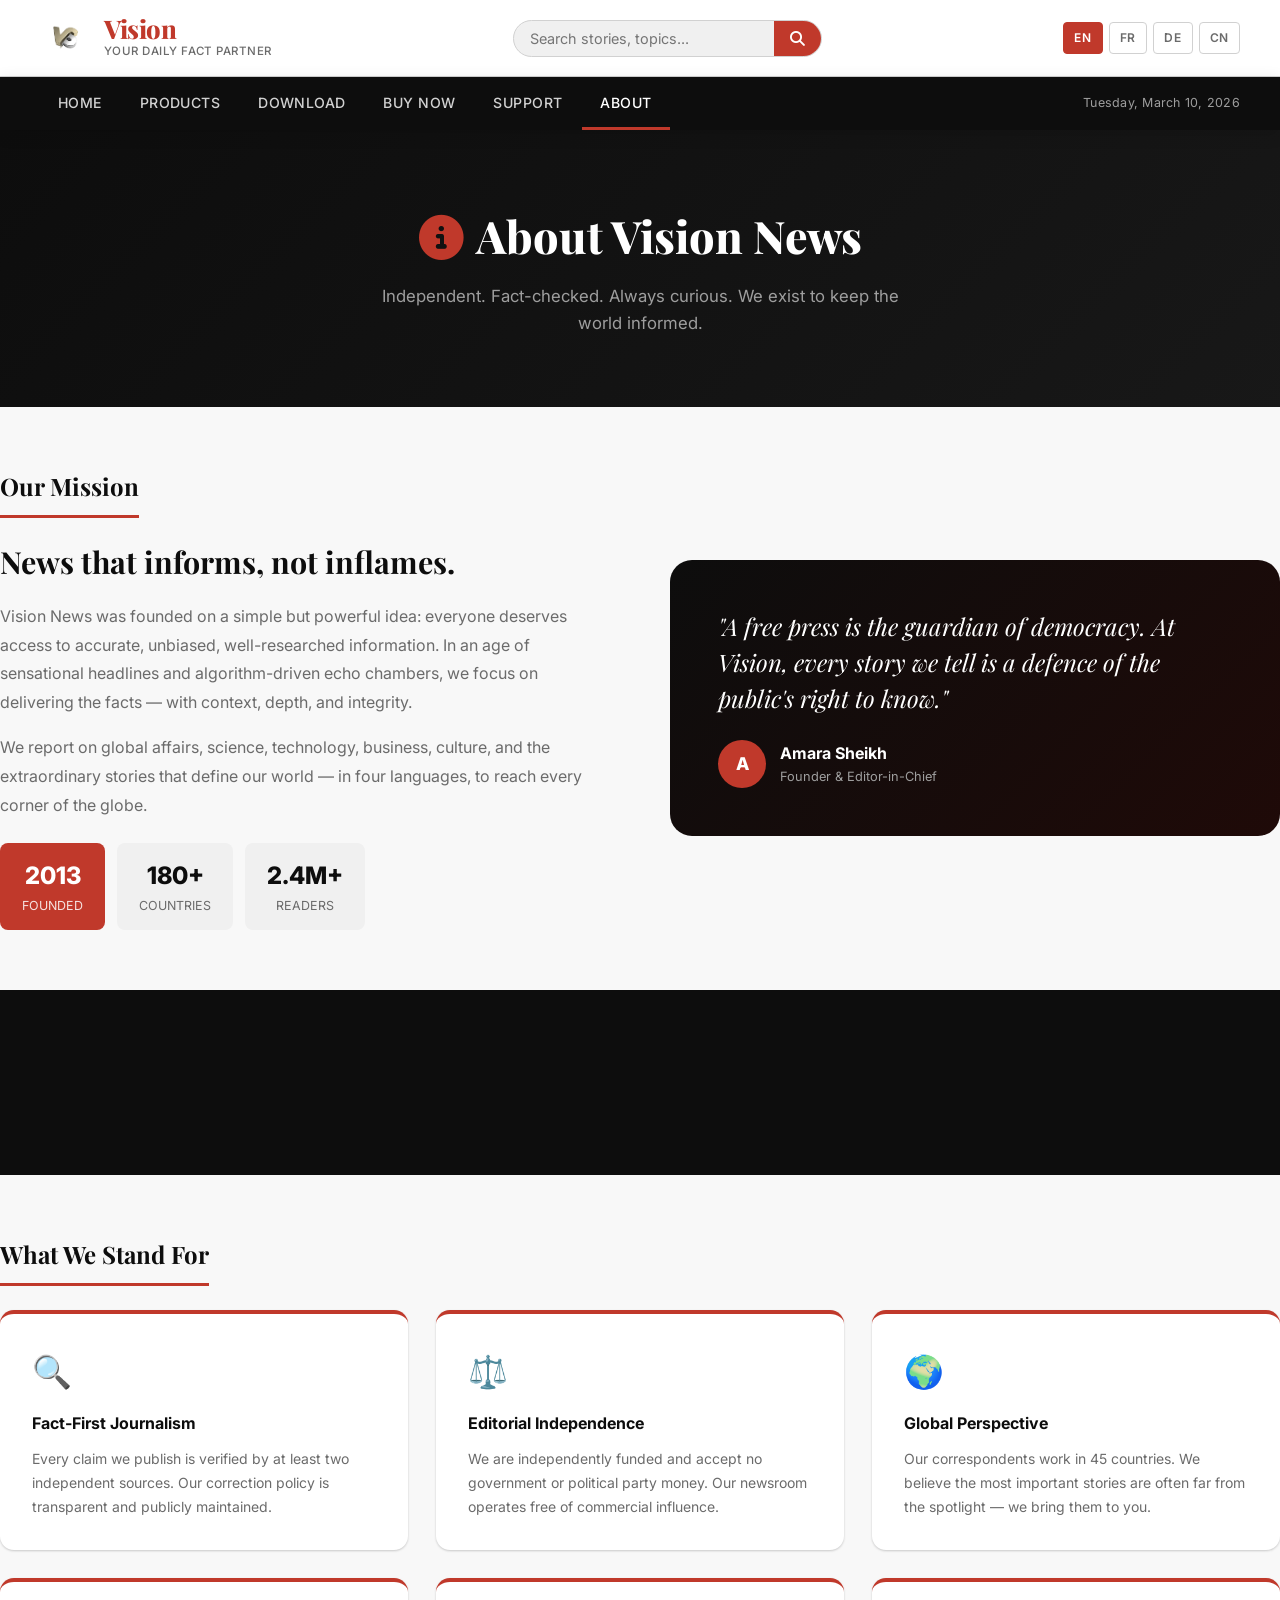
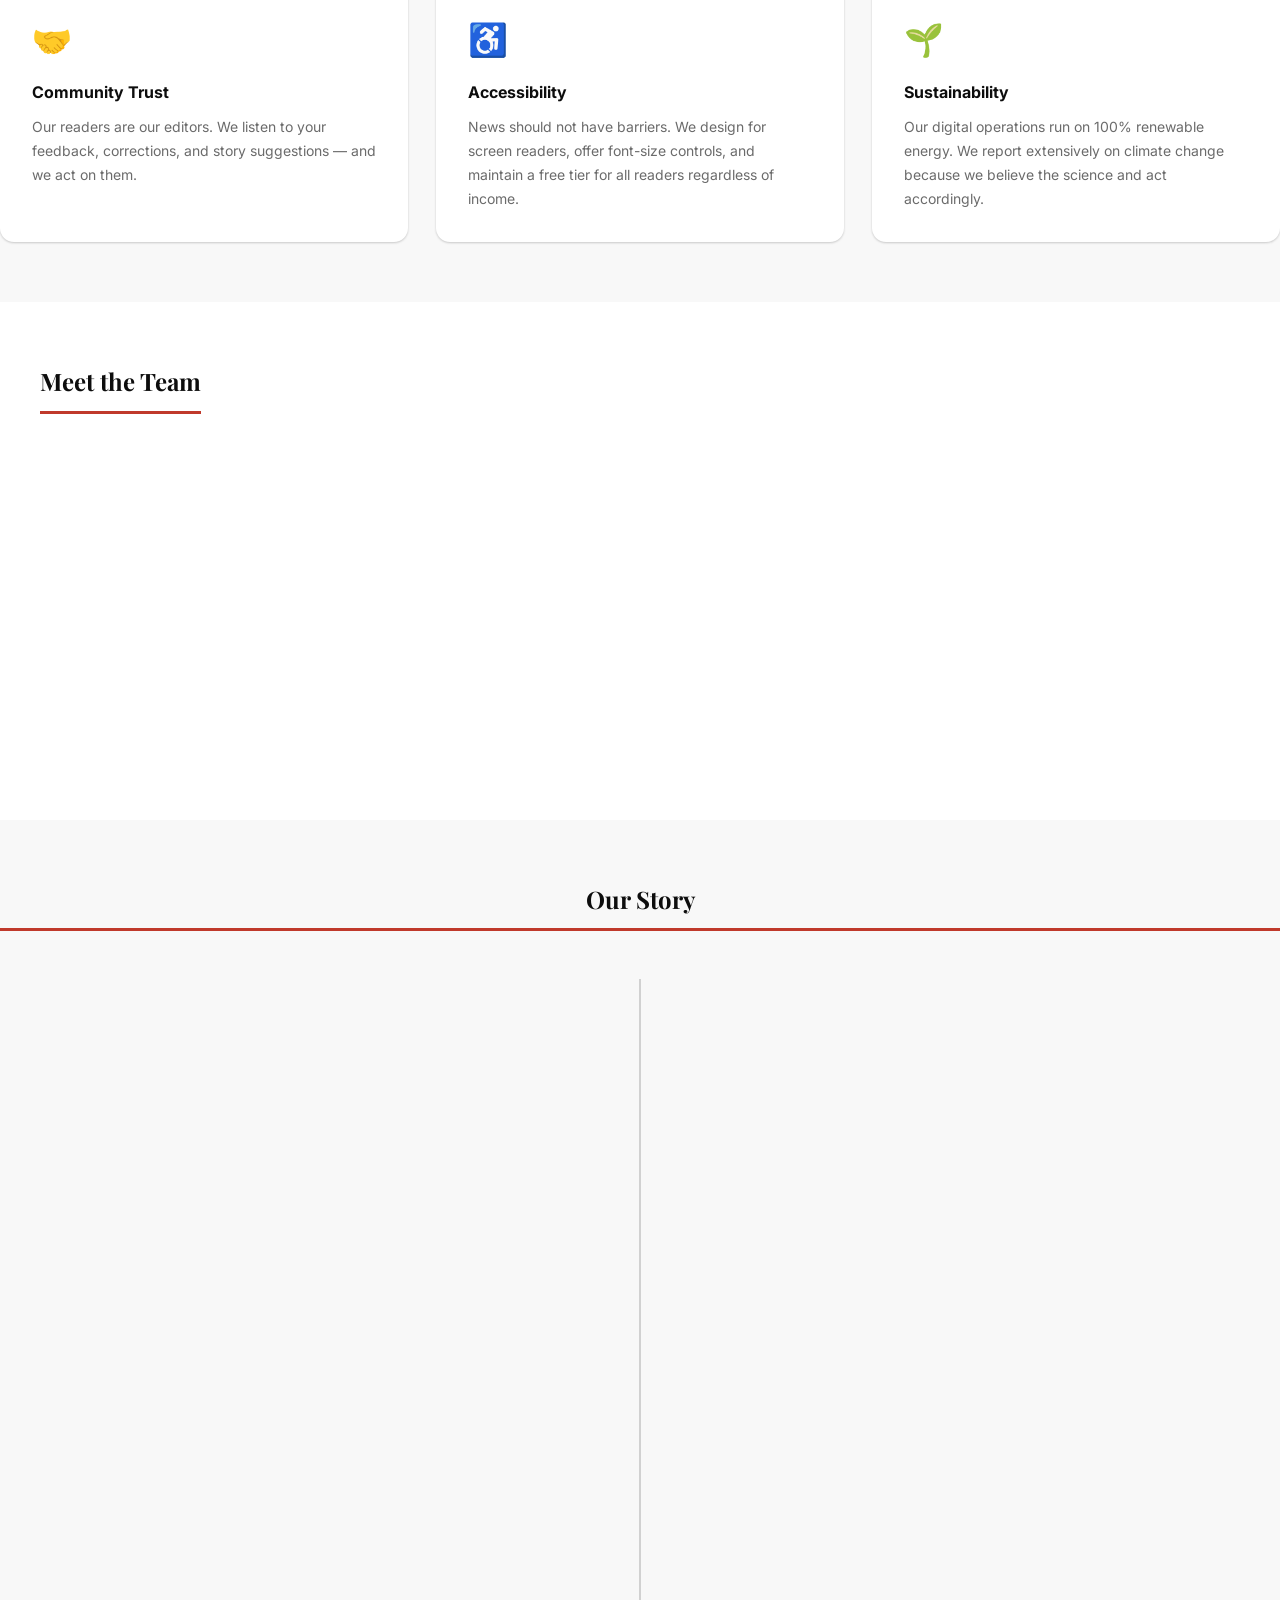
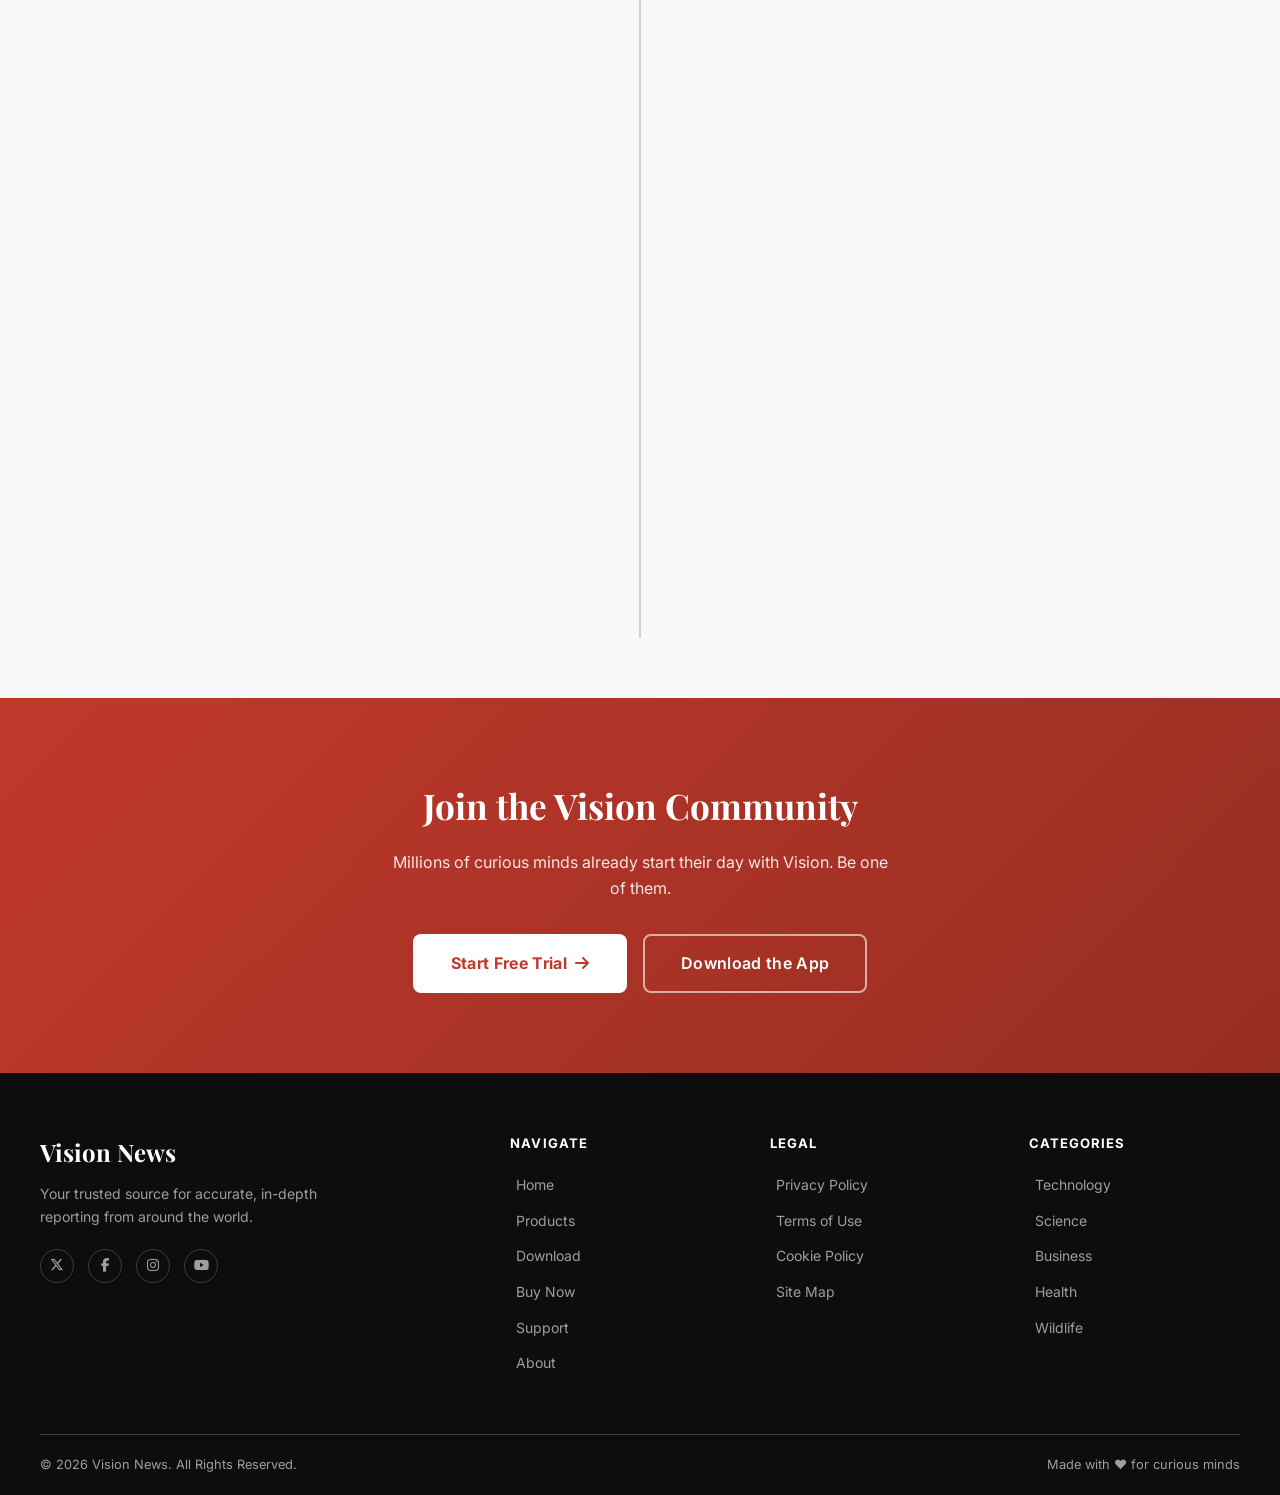
==== pages/About.html @ 54e18ba4 "Recoverd the Pages & added new Pages + New CSS styling" ====
<!DOCTYPE html>
<html lang="en">

<head>
    <meta charset="UTF-8">
    <meta name="viewport" content="width=device-width, initial-scale=1.0">
    <meta name="description"
        content="About Vision News — Our story, our mission, the team behind the headlines, and how we are committed to fact-based journalism.">
    <title>Vision News — About</title>
    <link rel="icon" href="../Resources/images/WebICON.png" type="image/png">
    <link rel="stylesheet" href="../css/style.css">
    <link rel="stylesheet" href="https://cdnjs.cloudflare.com/ajax/libs/font-awesome/6.5.0/css/all.min.css">
</head>

<body>

    <!-- Header -->
    <header class="site-header">
        <a href="../Home.html" class="logo">
            <img src="../Resources/images/Weblogo.png" alt="Vision News Logo">
            <div class="logo-text">
                <h1>Vision</h1>
                <p>Your Daily Fact Partner</p>
            </div>
        </a>
        <form class="search-form" role="search" onsubmit="return false;">
            <input type="search" placeholder="Search stories, topics..." aria-label="Search">
            <button type="submit" aria-label="Search"><i class="fa fa-search"></i></button>
        </form>
        <div class="lang-selector">
            <span class="active">EN</span><span>FR</span><span>DE</span><span>CN</span>
        </div>
    </header>

    <!-- Nav -->
    <nav class="site-nav" role="navigation" aria-label="Main navigation">
        <div class="nav-inner">
            <div class="nav-links">
                <a href="../Home.html">Home</a>
                <a href="Products.html">Products</a>
                <a href="Download.html">Download</a>
                <a href="BuyNow.html">Buy Now</a>
                <a href="Support.html">Support</a>
                <a href="About.html" class="active">About</a>
            </div>
            <span class="nav-date">Tuesday, March 10, 2026</span>
        </div>
    </nav>

    <!-- Page Hero -->
    <section class="page-hero">
        <h2><i class="fa fa-circle-info" style="color:var(--primary);margin-right:12px;"></i>About Vision News</h2>
        <p>Independent. Fact-checked. Always curious. We exist to keep the world informed.</p>
    </section>

    <main>

        <!-- Mission Section -->
        <section class="section container">
            <div style="display:grid;grid-template-columns:1fr 1fr;gap:60px;align-items:center;">
                <div>
                    <h2 class="section-title">Our Mission</h2>
                    <h3 style="font-family:var(--font-display);font-size:1.9rem;margin-bottom:20px;line-height:1.3;">
                        News that informs, not inflames.</h3>
                    <p style="color:var(--gray-2);line-height:1.8;margin-bottom:16px;">Vision News was founded on a
                        simple but powerful idea: everyone deserves access to accurate, unbiased, well-researched
                        information. In an age of sensational headlines and algorithm-driven echo chambers, we focus on
                        delivering the facts — with context, depth, and integrity.</p>
                    <p style="color:var(--gray-2);line-height:1.8;margin-bottom:24px;">We report on global affairs,
                        science, technology, business, culture, and the extraordinary stories that define our world — in
                        four languages, to reach every corner of the globe.</p>
                    <div style="display:flex;gap:12px;flex-wrap:wrap;">
                        <div
                            style="background:var(--primary);color:var(--white);padding:14px 22px;border-radius:var(--radius-md);text-align:center;">
                            <div style="font-size:1.5rem;font-weight:800;">2013</div>
                            <div style="font-size:.78rem;opacity:.85;text-transform:uppercase;">Founded</div>
                        </div>
                        <div
                            style="background:var(--gray-5);padding:14px 22px;border-radius:var(--radius-md);text-align:center;">
                            <div style="font-size:1.5rem;font-weight:800;">180+</div>
                            <div style="font-size:.78rem;color:var(--gray-2);text-transform:uppercase;">Countries</div>
                        </div>
                        <div
                            style="background:var(--gray-5);padding:14px 22px;border-radius:var(--radius-md);text-align:center;">
                            <div style="font-size:1.5rem;font-weight:800;">2.4M+</div>
                            <div style="font-size:.78rem;color:var(--gray-2);text-transform:uppercase;">Readers</div>
                        </div>
                    </div>
                </div>
                <div
                    style="background:linear-gradient(135deg,var(--dark),#1f0a08);border-radius:var(--radius-xl);padding:48px;color:var(--white);">
                    <blockquote
                        style="font-family:var(--font-display);font-size:1.5rem;font-style:italic;line-height:1.5;margin-bottom:24px;">
                        "A free press is the guardian of democracy. At Vision, every story we tell is a defence of the
                        public's right to know."
                    </blockquote>
                    <div style="display:flex;align-items:center;gap:14px;">
                        <div
                            style="width:48px;height:48px;background:var(--primary);border-radius:50%;display:flex;align-items:center;justify-content:center;font-weight:800;font-size:1.1rem;">
                            A</div>
                        <div>
                            <div style="font-weight:700;">Amara Sheikh</div>
                            <div style="font-size:.8rem;color:var(--gray-3);">Founder &amp; Editor-in-Chief</div>
                        </div>
                    </div>
                </div>
            </div>
        </section>

        <!-- Stats Bar -->
        <div class="stats-bar">
            <div class="stats-grid">
                <div class="stat-item">
                    <div class="stat-number">50K+</div>
                    <div class="stat-label">Articles Published</div>
                </div>
                <div class="stat-item">
                    <div class="stat-number">120+</div>
                    <div class="stat-label">Staff Writers</div>
                </div>
                <div class="stat-item">
                    <div class="stat-number">4</div>
                    <div class="stat-label">Languages</div>
                </div>
                <div class="stat-item">
                    <div class="stat-number">12</div>
                    <div class="stat-label">Industry Awards</div>
                </div>
            </div>
        </div>

        <!-- Values Section -->
        <section class="section container">
            <h2 class="section-title">What We Stand For</h2>
            <div style="display:grid;grid-template-columns:repeat(3,1fr);gap:28px;">

                <div
                    style="background:var(--white);border-radius:var(--radius-lg);padding:32px;box-shadow:var(--shadow-sm);border-top:4px solid var(--primary);">
                    <div style="font-size:2rem;margin-bottom:14px;">🔍</div>
                    <h4 style="font-weight:700;margin-bottom:10px;">Fact-First Journalism</h4>
                    <p style="font-size:.875rem;color:var(--gray-2);line-height:1.7;">Every claim we publish is verified
                        by at least two independent sources. Our correction policy is transparent and publicly
                        maintained.</p>
                </div>

                <div
                    style="background:var(--white);border-radius:var(--radius-lg);padding:32px;box-shadow:var(--shadow-sm);border-top:4px solid var(--primary);">
                    <div style="font-size:2rem;margin-bottom:14px;">⚖️</div>
                    <h4 style="font-weight:700;margin-bottom:10px;">Editorial Independence</h4>
                    <p style="font-size:.875rem;color:var(--gray-2);line-height:1.7;">We are independently funded and
                        accept no government or political party money. Our newsroom operates free of commercial
                        influence.</p>
                </div>

                <div
                    style="background:var(--white);border-radius:var(--radius-lg);padding:32px;box-shadow:var(--shadow-sm);border-top:4px solid var(--primary);">
                    <div style="font-size:2rem;margin-bottom:14px;">🌍</div>
                    <h4 style="font-weight:700;margin-bottom:10px;">Global Perspective</h4>
                    <p style="font-size:.875rem;color:var(--gray-2);line-height:1.7;">Our correspondents work in 45
                        countries. We believe the most important stories are often far from the spotlight — we bring
                        them to you.</p>
                </div>

                <div
                    style="background:var(--white);border-radius:var(--radius-lg);padding:32px;box-shadow:var(--shadow-sm);border-top:4px solid var(--primary);">
                    <div style="font-size:2rem;margin-bottom:14px;">🤝</div>
                    <h4 style="font-weight:700;margin-bottom:10px;">Community Trust</h4>
                    <p style="font-size:.875rem;color:var(--gray-2);line-height:1.7;">Our readers are our editors. We
                        listen to your feedback, corrections, and story suggestions — and we act on them.</p>
                </div>

                <div
                    style="background:var(--white);border-radius:var(--radius-lg);padding:32px;box-shadow:var(--shadow-sm);border-top:4px solid var(--primary);">
                    <div style="font-size:2rem;margin-bottom:14px;">♿</div>
                    <h4 style="font-weight:700;margin-bottom:10px;">Accessibility</h4>
                    <p style="font-size:.875rem;color:var(--gray-2);line-height:1.7;">News should not have barriers. We
                        design for screen readers, offer font-size controls, and maintain a free tier for all readers
                        regardless of income.</p>
                </div>

                <div
                    style="background:var(--white);border-radius:var(--radius-lg);padding:32px;box-shadow:var(--shadow-sm);border-top:4px solid var(--primary);">
                    <div style="font-size:2rem;margin-bottom:14px;">🌱</div>
                    <h4 style="font-weight:700;margin-bottom:10px;">Sustainability</h4>
                    <p style="font-size:.875rem;color:var(--gray-2);line-height:1.7;">Our digital operations run on 100%
                        renewable energy. We report extensively on climate change because we believe the science and act
                        accordingly.</p>
                </div>

            </div>
        </section>

        <!-- Team Section -->
        <section class="section section-alt">
            <div class="container">
                <h2 class="section-title">Meet the Team</h2>
                <div class="team-grid">

                    <div class="team-card">
                        <div
                            style="height:200px;background:linear-gradient(135deg,#c0392b,#962d22);display:flex;align-items:center;justify-content:center;font-size:4rem;color:var(--white);">
                            👩‍💼</div>
                        <div class="team-card-body">
                            <h4>Amara Sheikh</h4>
                            <p>Founder &amp; Editor-in-Chief</p>
                            <div style="display:flex;gap:10px;justify-content:center;margin-top:10px;">
                                <a href="#" aria-label="Twitter"
                                    style="font-size:.85rem;color:var(--gray-3);transition:var(--transition);"
                                    onmouseover="this.style.color='var(--primary)'"
                                    onmouseout="this.style.color='var(--gray-3)'"><i
                                        class="fa-brands fa-x-twitter"></i></a>
                                <a href="#" aria-label="LinkedIn"
                                    style="font-size:.85rem;color:var(--gray-3);transition:var(--transition);"
                                    onmouseover="this.style.color='var(--primary)'"
                                    onmouseout="this.style.color='var(--gray-3)'"><i
                                        class="fa-brands fa-linkedin"></i></a>
                            </div>
                        </div>
                    </div>

                    <div class="team-card">
                        <div
                            style="height:200px;background:linear-gradient(135deg,#2c3e50,#1a252f);display:flex;align-items:center;justify-content:center;font-size:4rem;color:var(--white);">
                            👨‍💻</div>
                        <div class="team-card-body">
                            <h4>Daniel Müller</h4>
                            <p>Chief Technology Officer</p>
                            <div style="display:flex;gap:10px;justify-content:center;margin-top:10px;">
                                <a href="#" aria-label="Twitter"
                                    style="font-size:.85rem;color:var(--gray-3);transition:var(--transition);"
                                    onmouseover="this.style.color='var(--primary)'"
                                    onmouseout="this.style.color='var(--gray-3)'"><i
                                        class="fa-brands fa-x-twitter"></i></a>
                                <a href="#" aria-label="GitHub"
                                    style="font-size:.85rem;color:var(--gray-3);transition:var(--transition);"
                                    onmouseover="this.style.color='var(--primary)'"
                                    onmouseout="this.style.color='var(--gray-3)'"><i
                                        class="fa-brands fa-github"></i></a>
                            </div>
                        </div>
                    </div>

                    <div class="team-card">
                        <div
                            style="height:200px;background:linear-gradient(135deg,#8e44ad,#6c3483);display:flex;align-items:center;justify-content:center;font-size:4rem;color:var(--white);">
                            👩‍🎨</div>
                        <div class="team-card-body">
                            <h4>Layla Hassan</h4>
                            <p>Creative Director</p>
                            <div style="display:flex;gap:10px;justify-content:center;margin-top:10px;">
                                <a href="#" aria-label="Twitter"
                                    style="font-size:.85rem;color:var(--gray-3);transition:var(--transition);"
                                    onmouseover="this.style.color='var(--primary)'"
                                    onmouseout="this.style.color='var(--gray-3)'"><i
                                        class="fa-brands fa-instagram"></i></a>
                                <a href="#" aria-label="Dribbble"
                                    style="font-size:.85rem;color:var(--gray-3);transition:var(--transition);"
                                    onmouseover="this.style.color='var(--primary)'"
                                    onmouseout="this.style.color='var(--gray-3)'"><i
                                        class="fa-brands fa-dribbble"></i></a>
                            </div>
                        </div>
                    </div>

                    <div class="team-card">
                        <div
                            style="height:200px;background:linear-gradient(135deg,#16a085,#1abc9c);display:flex;align-items:center;justify-content:center;font-size:4rem;color:var(--white);">
                            👨‍📰</div>
                        <div class="team-card-body">
                            <h4>Rohan Mehta</h4>
                            <p>Head of Investigations</p>
                            <div style="display:flex;gap:10px;justify-content:center;margin-top:10px;">
                                <a href="#" aria-label="Twitter"
                                    style="font-size:.85rem;color:var(--gray-3);transition:var(--transition);"
                                    onmouseover="this.style.color='var(--primary)'"
                                    onmouseout="this.style.color='var(--gray-3)'"><i
                                        class="fa-brands fa-x-twitter"></i></a>
                                <a href="#" aria-label="LinkedIn"
                                    style="font-size:.85rem;color:var(--gray-3);transition:var(--transition);"
                                    onmouseover="this.style.color='var(--primary)'"
                                    onmouseout="this.style.color='var(--gray-3)'"><i
                                        class="fa-brands fa-linkedin"></i></a>
                            </div>
                        </div>
                    </div>

                </div>
            </div>
        </section>

        <!-- History Timeline -->
        <section class="section container">
            <h2 class="section-title" style="text-align:center;display:block;margin-bottom:48px;">Our Story</h2>
            <div class="timeline">

                <div class="timeline-item">
                    <div class="timeline-box">
                        <div class="timeline-dot"></div>
                        <div class="timeline-year">2013</div>
                        <h4>Vision Founded</h4>
                        <p>Launched as a digital-only publication with a team of 5, covering technology and science from
                            Lahore.</p>
                    </div>
                </div>

                <div class="timeline-item">
                    <div class="timeline-box">
                        <div class="timeline-dot"></div>
                        <div class="timeline-year">2015</div>
                        <h4>International Expansion</h4>
                        <p>Added French and German editions. Readership crossed 100,000 monthly unique visitors.</p>
                    </div>
                </div>

                <div class="timeline-item">
                    <div class="timeline-box">
                        <div class="timeline-dot"></div>
                        <div class="timeline-year">2018</div>
                        <h4>Mobile App Launch</h4>
                        <p>The Vision iOS and Android apps launched, reaching 250,000 downloads in the first 3 months.
                        </p>
                    </div>
                </div>

                <div class="timeline-item">
                    <div class="timeline-box">
                        <div class="timeline-dot"></div>
                        <div class="timeline-year">2021</div>
                        <h4>1 Million Readers</h4>
                        <p>Monthly readership surpassed 1 million. Chinese edition launched. First industry award won.
                        </p>
                    </div>
                </div>

                <div class="timeline-item">
                    <div class="timeline-box">
                        <div class="timeline-dot"></div>
                        <div class="timeline-year">2024</div>
                        <h4>Premium Subscriptions</h4>
                        <p>Vision Pro and Premium tiers launched. Reached 2.4 million monthly readers across 180+
                            countries.</p>
                    </div>
                </div>

                <div class="timeline-item">
                    <div class="timeline-box">
                        <div class="timeline-dot"></div>
                        <div class="timeline-year">2026</div>
                        <h4>Today</h4>
                        <p>Over 120 journalists, 50,000+ published stories, and a commitment to independent journalism
                            stronger than ever.</p>
                    </div>
                </div>

            </div>
        </section>

        <!-- Join CTA -->
        <section
            style="background:linear-gradient(135deg,var(--primary),var(--primary-dark));padding:80px 40px;text-align:center;color:var(--white);">
            <h2 style="font-family:var(--font-display);font-size:2.2rem;margin-bottom:16px;">Join the Vision Community
            </h2>
            <p style="font-size:1rem;opacity:.88;max-width:500px;margin:0 auto 32px;">Millions of curious minds already
                start their day with Vision. Be one of them.</p>
            <div style="display:flex;gap:16px;justify-content:center;flex-wrap:wrap;">
                <a href="BuyNow.html" class="btn btn-lg"
                    style="background:var(--white);color:var(--primary);font-weight:700;">Start Free Trial <i
                        class="fa fa-arrow-right"></i></a>
                <a href="Download.html" class="btn btn-outline btn-lg"
                    style="border-color:rgba(255,255,255,.6);color:var(--white);">Download the App</a>
            </div>
        </section>

    </main>

    <!-- Footer -->
    <footer class="site-footer">
        <div class="footer-grid">
            <div class="footer-brand">
                <h3>Vision News</h3>
                <p>Your trusted source for accurate, in-depth reporting from around the world.</p>
                <div class="social-links" style="margin-top:20px;">
                    <a href="#" aria-label="Twitter"><i class="fa-brands fa-x-twitter"></i></a>
                    <a href="#" aria-label="Facebook"><i class="fa-brands fa-facebook-f"></i></a>
                    <a href="#" aria-label="Instagram"><i class="fa-brands fa-instagram"></i></a>
                    <a href="#" aria-label="YouTube"><i class="fa-brands fa-youtube"></i></a>
                </div>
            </div>
            <div class="footer-col">
                <h4>Navigate</h4>
                <ul>
                    <li><a href="../Home.html">Home</a></li>
                    <li><a href="Products.html">Products</a></li>
                    <li><a href="Download.html">Download</a></li>
                    <li><a href="BuyNow.html">Buy Now</a></li>
                    <li><a href="Support.html">Support</a></li>
                    <li><a href="About.html">About</a></li>
                </ul>
            </div>
            <div class="footer-col">
                <h4>Legal</h4>
                <ul>
                    <li><a href="#">Privacy Policy</a></li>
                    <li><a href="#">Terms of Use</a></li>
                    <li><a href="#">Cookie Policy</a></li>
                    <li><a href="#">Site Map</a></li>
                </ul>
            </div>
            <div class="footer-col">
                <h4>Categories</h4>
                <ul>
                    <li><a href="#">Technology</a></li>
                    <li><a href="#">Science</a></li>
                    <li><a href="#">Business</a></li>
                    <li><a href="#">Health</a></li>
                    <li><a href="#">Wildlife</a></li>
                </ul>
            </div>
        </div>
        <div class="footer-bottom">
            <p>&copy; 2026 Vision News. All Rights Reserved.</p>
            <p>Made with ❤️ for curious minds</p>
        </div>
    </footer>

</body>

</html>
---- css/style.css ----
/* ===================================================
   VISION NEWS — Design System
   Industry-standard CSS for a modern news portal
=================================================== */

@import url('https://fonts.googleapis.com/css2?family=Inter:wght@300;400;500;600;700;800;900&family=Playfair+Display:wght@400;700;800&display=swap');

/* ─── CSS Variables ──────────────────────────────── */
:root {
    --primary: #c0392b;
    --primary-dark: #962d22;
    --primary-light: #e74c3c;
    --accent: #f39c12;
    --dark: #0d0d0d;
    --dark-2: #1a1a1a;
    --dark-3: #2c2c2c;
    --gray-1: #3d3d3d;
    --gray-2: #6b6b6b;
    --gray-3: #9e9e9e;
    --gray-4: #d1d1d1;
    --gray-5: #f0f0f0;
    --light: #f8f8f8;
    --white: #ffffff;
    --font-body: 'Inter', sans-serif;
    --font-display: 'Playfair Display', serif;
    --shadow-sm: 0 1px 3px rgba(0, 0, 0, .08), 0 1px 2px rgba(0, 0, 0, .12);
    --shadow-md: 0 4px 16px rgba(0, 0, 0, .12);
    --shadow-lg: 0 10px 40px rgba(0, 0, 0, .18);
    --shadow-red: 0 4px 20px rgba(192, 57, 43, .3);
    --radius-sm: 4px;
    --radius-md: 8px;
    --radius-lg: 14px;
    --radius-xl: 22px;
    --transition: all .25s cubic-bezier(.4, 0, .2, 1);
}

/* ─── Reset & Base ───────────────────────────────── */
*,
*::before,
*::after {
    box-sizing: border-box;
    margin: 0;
    padding: 0;
}

html {
    scroll-behavior: smooth;
    font-size: 16px;
}

body {
    font-family: var(--font-body);
    background-color: var(--light);
    color: var(--dark);
    line-height: 1.6;
    -webkit-font-smoothing: antialiased;
}

a {
    text-decoration: none;
    color: inherit;
}

ul {
    list-style: none;
}

img {
    max-width: 100%;
    height: auto;
    display: block;
}

/* ─── Header ─────────────────────────────────────── */
.site-header {
    background: var(--white);
    border-bottom: 1px solid var(--gray-4);
    padding: 12px 40px;
    display: flex;
    align-items: center;
    justify-content: space-between;
    gap: 20px;
}

.logo {
    display: flex;
    align-items: center;
    gap: 12px;
    text-decoration: none;
}

.logo img {
    width: 52px;
    height: 52px;
    object-fit: contain;
    border-radius: 50%;
}

.logo-text h1 {
    font-family: var(--font-display);
    font-size: 1.6rem;
    font-weight: 800;
    color: var(--primary);
    line-height: 1;
    letter-spacing: -.5px;
}

.logo-text p {
    font-size: .72rem;
    color: var(--gray-2);
    letter-spacing: .04em;
    text-transform: uppercase;
    font-weight: 500;
}

/* Search Bar */
.search-form {
    display: flex;
    align-items: center;
    background: var(--gray-5);
    border: 1.5px solid var(--gray-4);
    border-radius: var(--radius-xl);
    overflow: hidden;
    transition: var(--transition);
}

.search-form:focus-within {
    border-color: var(--primary);
    box-shadow: 0 0 0 3px rgba(192, 57, 43, .12);
}

.search-form input {
    background: transparent;
    border: none;
    outline: none;
    padding: 9px 16px;
    font-family: var(--font-body);
    font-size: .9rem;
    width: 260px;
    color: var(--dark);
}

.search-form button {
    background: var(--primary);
    border: none;
    color: var(--white);
    padding: 9px 16px;
    cursor: pointer;
    font-size: .95rem;
    transition: var(--transition);
}

.search-form button:hover {
    background: var(--primary-dark);
}

/* Language Selector */
.lang-selector {
    display: flex;
    gap: 6px;
}

.lang-selector span {
    font-size: .75rem;
    font-weight: 600;
    padding: 5px 10px;
    border: 1.5px solid var(--gray-4);
    border-radius: var(--radius-sm);
    cursor: pointer;
    transition: var(--transition);
    color: var(--gray-2);
    letter-spacing: .06em;
}

.lang-selector span:hover,
.lang-selector span.active {
    background: var(--primary);
    border-color: var(--primary);
    color: var(--white);
}

/* ─── Navigation Bar ─────────────────────────────── */
.site-nav {
    background: var(--dark);
    position: sticky;
    top: 0;
    z-index: 1000;
    box-shadow: var(--shadow-md);
}

.nav-inner {
    max-width: 1280px;
    margin: 0 auto;
    padding: 0 40px;
    display: flex;
    align-items: center;
    justify-content: space-between;
}

.nav-links {
    display: flex;
    align-items: center;
    gap: 2px;
}

.nav-links a {
    display: block;
    padding: 15px 18px;
    font-size: .88rem;
    font-weight: 500;
    color: var(--gray-4);
    letter-spacing: .03em;
    text-transform: uppercase;
    transition: var(--transition);
    position: relative;
}

.nav-links a::after {
    content: '';
    position: absolute;
    bottom: 0;
    left: 50%;
    right: 50%;
    height: 2.5px;
    background: var(--primary);
    transition: var(--transition);
}

.nav-links a:hover,
.nav-links a.active {
    color: var(--white);
}

.nav-links a:hover::after,
.nav-links a.active::after {
    left: 0;
    right: 0;
}

.nav-date {
    font-size: .78rem;
    color: var(--gray-3);
    font-weight: 400;
    letter-spacing: .02em;
}

/* ─── Page Hero ──────────────────────────────────── */
.page-hero {
    background: linear-gradient(135deg, var(--dark) 0%, var(--dark-2) 60%, #1f0a08 100%);
    padding: 70px 40px;
    text-align: center;
    color: var(--white);
}

.page-hero h2 {
    font-family: var(--font-display);
    font-size: 2.8rem;
    font-weight: 800;
    margin-bottom: 12px;
}

.page-hero p {
    font-size: 1.05rem;
    color: var(--gray-3);
    max-width: 560px;
    margin: 0 auto;
}

/* ─── Section Utilities ──────────────────────────── */
.section-title {
    font-family: var(--font-display);
    font-size: 1.5rem;
    font-weight: 700;
    color: var(--dark);
    padding-bottom: 10px;
    border-bottom: 3px solid var(--primary);
    margin-bottom: 24px;
    display: inline-block;
}

.container {
    max-width: 1280px;
    margin: 0 auto;
    padding: 0 40px;
}

.section {
    padding: 60px 0;
}

.section-alt {
    background: var(--white);
}

/* ─── Buttons ────────────────────────────────────── */
.btn {
    display: inline-flex;
    align-items: center;
    gap: 8px;
    padding: 11px 26px;
    border-radius: var(--radius-md);
    font-family: var(--font-body);
    font-size: .88rem;
    font-weight: 600;
    cursor: pointer;
    border: 2px solid transparent;
    transition: var(--transition);
    letter-spacing: .02em;
}

.btn-primary {
    background: var(--primary);
    color: var(--white);
    border-color: var(--primary);
}

.btn-primary:hover {
    background: var(--primary-dark);
    border-color: var(--primary-dark);
    box-shadow: var(--shadow-red);
    transform: translateY(-1px);
}

.btn-outline {
    background: transparent;
    color: var(--primary);
    border-color: var(--primary);
}

.btn-outline:hover {
    background: var(--primary);
    color: var(--white);
}

.btn-dark {
    background: var(--dark);
    color: var(--white);
    border-color: var(--dark);
}

.btn-dark:hover {
    background: var(--dark-2);
    transform: translateY(-1px);
    box-shadow: var(--shadow-md);
}

.btn-lg {
    padding: 15px 36px;
    font-size: 1rem;
}

.btn-sm {
    padding: 7px 16px;
    font-size: .8rem;
}

/* ─── Cards ──────────────────────────────────────── */
.card {
    background: var(--white);
    border-radius: var(--radius-lg);
    overflow: hidden;
    box-shadow: var(--shadow-sm);
    transition: var(--transition);
}

.card:hover {
    box-shadow: var(--shadow-lg);
    transform: translateY(-4px);
}

.card-img {
    width: 100%;
    height: 200px;
    object-fit: cover;
}

.card-body {
    padding: 20px;
}

.card-category {
    display: inline-block;
    font-size: .72rem;
    font-weight: 700;
    letter-spacing: .08em;
    text-transform: uppercase;
    color: var(--primary);
    margin-bottom: 8px;
}

.card-title {
    font-family: var(--font-display);
    font-size: 1.15rem;
    font-weight: 700;
    line-height: 1.35;
    margin-bottom: 10px;
    color: var(--dark);
}

.card-title a:hover {
    color: var(--primary);
}

.card-meta {
    font-size: .78rem;
    color: var(--gray-3);
    display: flex;
    gap: 12px;
    margin-bottom: 12px;
}

.card-excerpt {
    font-size: .88rem;
    color: var(--gray-2);
    line-height: 1.6;
}

/* ─── Article Grid ───────────────────────────────── */
.article-grid {
    display: grid;
    grid-template-columns: repeat(3, 1fr);
    gap: 28px;
}

/* Hero story */
.article-grid .featured {
    grid-column: span 2;
}

.article-grid .featured .card-img {
    height: 300px;
}

/* ─── Ticker / Breaking News Bar ─────────────────── */
.ticker-bar {
    background: var(--primary);
    color: var(--white);
    display: flex;
    align-items: center;
    overflow: hidden;
}

.ticker-label {
    background: var(--dark);
    padding: 8px 18px;
    font-size: .8rem;
    font-weight: 700;
    letter-spacing: .08em;
    text-transform: uppercase;
    white-space: nowrap;
    flex-shrink: 0;
}

.ticker-content {
    overflow: hidden;
    flex: 1;
    padding: 8px 20px;
    font-size: .85rem;
}

.ticker-track {
    display: flex;
    gap: 60px;
    animation: ticker 30s linear infinite;
    white-space: nowrap;
}

.ticker-track span::before {
    content: '● ';
    margin-right: 6px;
}

@keyframes ticker {
    0% {
        transform: translateX(0);
    }

    100% {
        transform: translateX(-50%);
    }
}

/* ─── Hero Banner ────────────────────────────────── */
.hero-banner {
    position: relative;
    height: 62vh;
    min-height: 420px;
    overflow: hidden;
}

.hero-banner img {
    width: 100%;
    height: 100%;
    object-fit: cover;
    object-position: center;
}

.hero-overlay {
    position: absolute;
    inset: 0;
    background: linear-gradient(to right, rgba(0, 0, 0, .72) 0%, rgba(0, 0, 0, .1) 70%);
    display: flex;
    align-items: flex-end;
    padding: 40px;
}

.hero-content {
    max-width: 560px;
    color: var(--white);
}

.hero-content .tag {
    display: inline-block;
    background: var(--primary);
    color: var(--white);
    font-size: .72rem;
    font-weight: 700;
    padding: 4px 12px;
    border-radius: var(--radius-sm);
    text-transform: uppercase;
    letter-spacing: .08em;
    margin-bottom: 12px;
}

.hero-content h2 {
    font-family: var(--font-display);
    font-size: 2.1rem;
    font-weight: 800;
    line-height: 1.25;
    margin-bottom: 14px;
}

.hero-content p {
    font-size: .95rem;
    color: rgba(255, 255, 255, .82);
    margin-bottom: 20px;
}

/* ─── Sidebar ────────────────────────────────────── */
.content-with-sidebar {
    display: grid;
    grid-template-columns: 1fr 320px;
    gap: 40px;
    align-items: start;
}

.sidebar-widget {
    background: var(--white);
    border-radius: var(--radius-lg);
    padding: 24px;
    box-shadow: var(--shadow-sm);
    margin-bottom: 28px;
}

.sidebar-widget h4 {
    font-family: var(--font-display);
    font-size: 1.05rem;
    font-weight: 700;
    border-bottom: 2px solid var(--primary);
    padding-bottom: 8px;
    margin-bottom: 16px;
}

/* Trending list */
.trending-list li {
    display: flex;
    gap: 10px;
    padding: 10px 0;
    border-bottom: 1px solid var(--gray-5);
    font-size: .875rem;
    line-height: 1.4;
    cursor: pointer;
    transition: var(--transition);
}

.trending-list li:last-child {
    border-bottom: none;
}

.trending-list li:hover {
    color: var(--primary);
}

.trending-num {
    font-size: 1.5rem;
    font-weight: 800;
    color: var(--gray-4);
    line-height: 1;
    flex-shrink: 0;
    width: 28px;
}

/* Newsletter widget */
.newsletter-form input {
    width: 100%;
    padding: 10px 14px;
    border: 1.5px solid var(--gray-4);
    border-radius: var(--radius-md);
    font-family: var(--font-body);
    font-size: .875rem;
    margin-bottom: 10px;
    outline: none;
    transition: var(--transition);
}

.newsletter-form input:focus {
    border-color: var(--primary);
}

.newsletter-form .btn {
    width: 100%;
    justify-content: center;
}

/* ─── Footer ─────────────────────────────────────── */
.site-footer {
    background: var(--dark);
    color: var(--gray-3);
    padding: 60px 40px 0;
}

.footer-grid {
    max-width: 1280px;
    margin: 0 auto;
    display: grid;
    grid-template-columns: 2fr 1fr 1fr 1fr;
    gap: 48px;
    padding-bottom: 48px;
    border-bottom: 1px solid var(--gray-1);
}

.footer-brand h3 {
    font-family: var(--font-display);
    font-size: 1.5rem;
    color: var(--white);
    margin-bottom: 10px;
}

.footer-brand p {
    font-size: .875rem;
    line-height: 1.7;
    max-width: 280px;
}

.footer-col h4 {
    font-size: .82rem;
    font-weight: 700;
    text-transform: uppercase;
    letter-spacing: .08em;
    color: var(--white);
    margin-bottom: 18px;
}

.footer-col ul li {
    margin-bottom: 10px;
}

.footer-col ul li a {
    font-size: .875rem;
    color: var(--gray-3);
    transition: var(--transition);
}

.footer-col ul li a:hover {
    color: var(--primary);
    padding-left: 4px;
}

.footer-bottom {
    max-width: 1280px;
    margin: 0 auto;
    padding: 20px 0;
    display: flex;
    justify-content: space-between;
    align-items: center;
    font-size: .8rem;
}

.social-links {
    display: flex;
    gap: 14px;
}

.social-links a {
    width: 34px;
    height: 34px;
    border-radius: 50%;
    border: 1px solid var(--gray-1);
    display: flex;
    align-items: center;
    justify-content: center;
    font-size: .85rem;
    color: var(--gray-3);
    transition: var(--transition);
}

.social-links a:hover {
    background: var(--primary);
    border-color: var(--primary);
    color: var(--white);
}

/* ─── Pricing Cards ──────────────────────────────── */
.pricing-grid {
    display: grid;
    grid-template-columns: repeat(3, 1fr);
    gap: 28px;
}

.pricing-card {
    background: var(--white);
    border-radius: var(--radius-lg);
    padding: 36px 28px;
    box-shadow: var(--shadow-sm);
    text-align: center;
    border: 2px solid transparent;
    transition: var(--transition);
    position: relative;
    overflow: hidden;
}

.pricing-card:hover {
    box-shadow: var(--shadow-lg);
    transform: translateY(-6px);
    border-color: var(--primary);
}

.pricing-card.popular {
    border-color: var(--primary);
    box-shadow: var(--shadow-red);
}

.popular-badge {
    position: absolute;
    top: 18px;
    right: -28px;
    background: var(--primary);
    color: var(--white);
    font-size: .7rem;
    font-weight: 700;
    letter-spacing: .08em;
    text-transform: uppercase;
    padding: 5px 36px;
    transform: rotate(45deg);
}

.pricing-card h3 {
    font-size: 1.1rem;
    font-weight: 700;
    margin-bottom: 16px;
    color: var(--dark);
}

.pricing-price {
    font-size: 2.8rem;
    font-weight: 800;
    color: var(--primary);
    line-height: 1;
    margin-bottom: 6px;
}

.pricing-price span {
    font-size: 1rem;
    font-weight: 400;
    color: var(--gray-2);
}

.pricing-desc {
    font-size: .875rem;
    color: var(--gray-2);
    margin-bottom: 26px;
}

.pricing-features {
    text-align: left;
    margin-bottom: 28px;
}

.pricing-features li {
    padding: 8px 0;
    font-size: .875rem;
    border-bottom: 1px solid var(--gray-5);
    display: flex;
    align-items: center;
    gap: 10px;
}

.pricing-features li::before {
    content: '✓';
    color: var(--primary);
    font-weight: 700;
    flex-shrink: 0;
}

.pricing-features li.disabled {
    color: var(--gray-3);
}

.pricing-features li.disabled::before {
    content: '×';
    color: var(--gray-3);
}

/* ─── Download App ───────────────────────────────── */
.download-grid {
    display: grid;
    grid-template-columns: repeat(3, 1fr);
    gap: 28px;
}

.download-card {
    background: var(--white);
    border-radius: var(--radius-lg);
    padding: 40px 28px;
    text-align: center;
    box-shadow: var(--shadow-sm);
    transition: var(--transition);
}

.download-card:hover {
    transform: translateY(-4px);
    box-shadow: var(--shadow-lg);
}

.download-icon {
    font-size: 3.2rem;
    margin-bottom: 20px;
    display: block;
}

.download-card h3 {
    font-size: 1.2rem;
    font-weight: 700;
    margin-bottom: 8px;
}

.download-card p {
    font-size: .875rem;
    color: var(--gray-2);
    margin-bottom: 24px;
}

/* ─── FAQ Accordion ──────────────────────────────── */
.faq-list {
    max-width: 800px;
    margin: 0 auto;
}

.faq-item {
    background: var(--white);
    border-radius: var(--radius-md);
    box-shadow: var(--shadow-sm);
    margin-bottom: 12px;
    overflow: hidden;
}

.faq-question {
    padding: 18px 24px;
    font-weight: 600;
    font-size: .95rem;
    cursor: pointer;
    display: flex;
    justify-content: space-between;
    align-items: center;
    transition: var(--transition);
    border: none;
    background: transparent;
    width: 100%;
    text-align: left;
    font-family: var(--font-body);
    color: var(--dark);
}

.faq-question:hover {
    background: var(--gray-5);
    color: var(--primary);
}

.faq-question .arrow {
    transition: var(--transition);
    font-size: .75rem;
    color: var(--gray-3);
}

.faq-item.open .faq-question {
    color: var(--primary);
    background: var(--gray-5);
}

.faq-item.open .arrow {
    transform: rotate(180deg);
}

.faq-answer {
    max-height: 0;
    overflow: hidden;
    transition: max-height .3s ease, padding .3s ease;
    font-size: .9rem;
    color: var(--gray-2);
    line-height: 1.7;
    padding: 0 24px;
}

.faq-item.open .faq-answer {
    max-height: 400px;
    padding: 14px 24px 20px;
}

/* ─── Contact Form ───────────────────────────────── */
.contact-form {
    background: var(--white);
    border-radius: var(--radius-lg);
    padding: 40px;
    box-shadow: var(--shadow-sm);
}

.form-row {
    display: grid;
    grid-template-columns: 1fr 1fr;
    gap: 20px;
}

.form-group {
    margin-bottom: 20px;
}

.form-group label {
    display: block;
    font-size: .82rem;
    font-weight: 600;
    color: var(--dark);
    margin-bottom: 6px;
    letter-spacing: .02em;
}

.form-group input,
.form-group textarea,
.form-group select {
    width: 100%;
    padding: 11px 14px;
    border: 1.5px solid var(--gray-4);
    border-radius: var(--radius-md);
    font-family: var(--font-body);
    font-size: .9rem;
    color: var(--dark);
    background: var(--white);
    outline: none;
    transition: var(--transition);
}

.form-group input:focus,
.form-group textarea:focus,
.form-group select:focus {
    border-color: var(--primary);
    box-shadow: 0 0 0 3px rgba(192, 57, 43, .1);
}

.form-group textarea {
    height: 140px;
    resize: vertical;
}

/* ─── Team Grid ──────────────────────────────────── */
.team-grid {
    display: grid;
    grid-template-columns: repeat(4, 1fr);
    gap: 28px;
}

.team-card {
    background: var(--white);
    border-radius: var(--radius-lg);
    overflow: hidden;
    box-shadow: var(--shadow-sm);
    text-align: center;
    transition: var(--transition);
}

.team-card:hover {
    transform: translateY(-4px);
    box-shadow: var(--shadow-lg);
}

.team-card img {
    width: 100%;
    height: 200px;
    object-fit: cover;
}

.team-card-body {
    padding: 20px;
}

.team-card-body h4 {
    font-weight: 700;
    font-size: 1rem;
    margin-bottom: 4px;
}

.team-card-body p {
    font-size: .82rem;
    color: var(--primary);
    font-weight: 500;
}

/* ─── Timeline ───────────────────────────────────── */
.timeline {
    max-width: 720px;
    margin: 0 auto;
    position: relative;
}

.timeline::before {
    content: '';
    position: absolute;
    left: 50%;
    top: 0;
    bottom: 0;
    width: 2px;
    background: var(--gray-4);
    transform: translateX(-50%);
}

.timeline-item {
    display: flex;
    justify-content: flex-end;
    width: 50%;
    padding: 0 40px 40px 0;
}

.timeline-item:nth-child(even) {
    align-self: flex-end;
    justify-content: flex-start;
    margin-left: 50%;
    padding: 0 0 40px 40px;
}

.timeline-box {
    background: var(--white);
    border-radius: var(--radius-md);
    padding: 20px;
    box-shadow: var(--shadow-sm);
    position: relative;
    max-width: 260px;
}

.timeline-year {
    font-size: .78rem;
    font-weight: 700;
    color: var(--primary);
    letter-spacing: .08em;
    text-transform: uppercase;
    margin-bottom: 6px;
}

.timeline-box h4 {
    font-size: .95rem;
    font-weight: 700;
    margin-bottom: 6px;
}

.timeline-box p {
    font-size: .82rem;
    color: var(--gray-2);
}

.timeline-dot {
    position: absolute;
    width: 14px;
    height: 14px;
    background: var(--primary);
    border-radius: 50%;
    top: 24px;
    right: -47px;
    border: 3px solid var(--white);
    box-shadow: 0 0 0 2px var(--primary);
}

.timeline-item:nth-child(even) .timeline-dot {
    right: auto;
    left: -47px;
}

/* ─── Stats Bar ──────────────────────────────────── */
.stats-bar {
    background: var(--dark);
    color: var(--white);
    padding: 48px 40px;
}

.stats-grid {
    max-width: 1280px;
    margin: 0 auto;
    display: grid;
    grid-template-columns: repeat(4, 1fr);
    gap: 24px;
    text-align: center;
}

.stat-item {}

.stat-number {
    font-size: 2.5rem;
    font-weight: 800;
    color: var(--primary);
    font-family: var(--font-display);
}

.stat-label {
    font-size: .82rem;
    color: var(--gray-3);
    margin-top: 4px;
    text-transform: uppercase;
    letter-spacing: .06em;
}

/* ─── Responsive ─────────────────────────────────── */
@media (max-width: 1024px) {
    .article-grid {
        grid-template-columns: repeat(2, 1fr);
    }

    .article-grid .featured {
        grid-column: span 2;
    }

    .content-with-sidebar {
        grid-template-columns: 1fr;
    }

    .footer-grid {
        grid-template-columns: 1fr 1fr;
    }

    .team-grid {
        grid-template-columns: repeat(2, 1fr);
    }

    .pricing-grid {
        grid-template-columns: repeat(2, 1fr);
    }
}

@media (max-width: 768px) {
    .site-header {
        flex-wrap: wrap;
        padding: 14px 20px;
    }

    .search-form input {
        width: 180px;
    }

    .nav-inner {
        padding: 0 20px;
        overflow-x: auto;
    }

    .nav-links a {
        padding: 14px 12px;
        font-size: .8rem;
    }

    .hero-banner {
        height: 45vh;
    }

    .hero-content h2 {
        font-size: 1.5rem;
    }

    .article-grid {
        grid-template-columns: 1fr;
    }

    .article-grid .featured {
        grid-column: span 1;
    }

    .pricing-grid,
    .download-grid {
        grid-template-columns: 1fr;
    }

    .footer-grid {
        grid-template-columns: 1fr;
    }

    .form-row {
        grid-template-columns: 1fr;
    }

    .section {
        padding: 40px 0;
    }

    .container {
        padding: 0 20px;
    }

    .page-hero {
        padding: 48px 20px;
    }

    .page-hero h2 {
        font-size: 2rem;
    }

    .stats-grid {
        grid-template-columns: repeat(2, 1fr);
    }

    .team-grid {
        grid-template-columns: repeat(2, 1fr);
    }
}

/* ═══════════════════════════════════════════════════
   ANIMATIONS & MICRO-INTERACTIONS
═══════════════════════════════════════════════════ */

/* ─── Page Load: Header slides down ─────────────── */
@keyframes slideDown {
    from {
        transform: translateY(-100%);
        opacity: 0;
    }

    to {
        transform: translateY(0);
        opacity: 1;
    }
}

.site-header {
    animation: slideDown .55s cubic-bezier(.4, 0, .2, 1) both;
}

/* ─── Fade + rise in (scroll-reveal base) ────────── */
@keyframes fadeUp {
    from {
        opacity: 0;
        transform: translateY(28px);
    }

    to {
        opacity: 1;
        transform: translateY(0);
    }
}

@keyframes fadeIn {
    from {
        opacity: 0;
    }

    to {
        opacity: 1;
    }
}

/* Apply to key sections on load */
.hero-content {
    animation: fadeUp .75s .2s cubic-bezier(.4, 0, .2, 1) both;
}

.ticker-bar {
    animation: fadeIn .6s .4s ease both;
}

.section-title {
    animation: fadeUp .5s ease both;
}

/* ─── Scroll-reveal: elements animate on screen entry ── */
.card,
.sidebar-widget,
.pricing-card,
.download-card,
.team-card,
.timeline-box,
.faq-item,
.contact-form,
.stat-item {
    opacity: 0;
    transform: translateY(24px);
    transition: opacity .55s cubic-bezier(.4, 0, .2, 1),
        transform .55s cubic-bezier(.4, 0, .2, 1),
        box-shadow .25s ease;
}

.card.visible,
.sidebar-widget.visible,
.pricing-card.visible,
.download-card.visible,
.team-card.visible,
.timeline-box.visible,
.faq-item.visible,
.contact-form.visible,
.stat-item.visible {
    opacity: 1;
    transform: translateY(0);
}

/* Stagger children inside grids */
.article-grid .card:nth-child(1) {
    transition-delay: .05s;
}

.article-grid .card:nth-child(2) {
    transition-delay: .12s;
}

.article-grid .card:nth-child(3) {
    transition-delay: .19s;
}

.article-grid .card:nth-child(4) {
    transition-delay: .26s;
}

.article-grid .card:nth-child(5) {
    transition-delay: .33s;
}

.pricing-grid .pricing-card:nth-child(1) {
    transition-delay: .06s;
}

.pricing-grid .pricing-card:nth-child(2) {
    transition-delay: .14s;
}

.pricing-grid .pricing-card:nth-child(3) {
    transition-delay: .22s;
}

.download-grid .download-card:nth-child(1) {
    transition-delay: .06s;
}

.download-grid .download-card:nth-child(2) {
    transition-delay: .14s;
}

.download-grid .download-card:nth-child(3) {
    transition-delay: .22s;
}

.team-grid .team-card:nth-child(1) {
    transition-delay: .06s;
}

.team-grid .team-card:nth-child(2) {
    transition-delay: .12s;
}

.team-grid .team-card:nth-child(3) {
    transition-delay: .18s;
}

.team-grid .team-card:nth-child(4) {
    transition-delay: .24s;
}

.stats-grid .stat-item:nth-child(1) {
    transition-delay: .05s;
}

.stats-grid .stat-item:nth-child(2) {
    transition-delay: .12s;
}

.stats-grid .stat-item:nth-child(3) {
    transition-delay: .19s;
}

.stats-grid .stat-item:nth-child(4) {
    transition-delay: .26s;
}

.faq-item:nth-child(n) {
    transition-delay: calc(var(--i, 0) * .04s);
}

/* ─── Hero banner: subtle zoom-in on load ─────────── */
@keyframes heroZoom {
    from {
        transform: scale(1.06);
    }

    to {
        transform: scale(1);
    }
}

.hero-banner img {
    animation: heroZoom 1.4s cubic-bezier(.4, 0, .2, 1) both;
}

/* ─── Page hero gradient pulse ────────────────────── */
@keyframes heroPulse {

    0%,
    100% {
        background-position: 0% 50%;
    }

    50% {
        background-position: 100% 50%;
    }
}

.page-hero {
    background-size: 200% 200%;
    animation: heroPulse 8s ease infinite;
}

/* ─── Breaking ticker: pulse the dot ─────────────── */
@keyframes redPulse {

    0%,
    100% {
        box-shadow: 0 0 0 0 rgba(192, 57, 43, .5);
    }

    50% {
        box-shadow: 0 0 0 6px rgba(192, 57, 43, 0);
    }
}

.ticker-label {
    position: relative;
}

.ticker-label::before {
    content: '';
    display: inline-block;
    width: 8px;
    height: 8px;
    background: var(--primary);
    border-radius: 50%;
    margin-right: 8px;
    vertical-align: middle;
    animation: redPulse 1.4s ease infinite;
}

/* ─── Stat numbers: count-up shimmer effect ──────── */
@keyframes statShine {
    0% {
        background-position: -200% center;
    }

    100% {
        background-position: 200% center;
    }
}

.stat-number {
    background: linear-gradient(90deg,
            var(--primary) 25%,
            #ff6b5a 50%,
            var(--primary) 75%);
    background-size: 200% auto;
    -webkit-background-clip: text;
    -webkit-text-fill-color: transparent;
    background-clip: text;
    animation: statShine 3s linear infinite;
}

/* ─── Social icons: bounce on hover ──────────────── */
@keyframes iconBounce {

    0%,
    100% {
        transform: translateY(0);
    }

    40% {
        transform: translateY(-5px);
    }

    60% {
        transform: translateY(-2px);
    }
}

.social-links a:hover {
    animation: iconBounce .45s ease;
}

/* ─── Buttons: ripple wave effect ────────────────── */
.btn {
    position: relative;
    overflow: hidden;
}

.btn::after {
    content: '';
    position: absolute;
    width: 0;
    height: 0;
    background: rgba(255, 255, 255, .25);
    border-radius: 50%;
    top: 50%;
    left: 50%;
    transform: translate(-50%, -50%);
    transition: width .5s ease, height .5s ease, opacity .5s ease;
    opacity: 0;
}

.btn:active::after {
    width: 240px;
    height: 240px;
    opacity: 0;
}

/* ─── Nav link: letter-spacing micro-animation ────── */
.nav-links a {
    letter-spacing: .03em;
    transition: color .25s, letter-spacing .25s, transform .25s;
}

.nav-links a:hover {
    letter-spacing: .07em;
}

/* ─── Logo: pop on hover ──────────────────────────── */
.logo {
    transition: transform .25s cubic-bezier(.4, 0, .2, 1);
}

.logo:hover {
    transform: scale(1.03);
}

/* ─── Card image: zoom on card hover ─────────────── */
.card {
    overflow: hidden;
}

.card .card-img {
    transition: transform .45s cubic-bezier(.4, 0, .2, 1);
}

.card:hover .card-img {
    transform: scale(1.05);
}

/* ─── Download icon: spin on hover ───────────────── */
@keyframes iconSpin {
    from {
        transform: rotate(0deg);
    }

    to {
        transform: rotate(360deg);
    }
}

.download-icon {
    display: inline-block;
    transition: transform .4s ease;
}

.download-card:hover .download-icon {
    animation: iconSpin .6s ease;
}

/* ─── Footer links: slide-right on hover ──────────── */
.footer-col ul li a {
    display: inline-flex;
    align-items: center;
    gap: 0;
}

.footer-col ul li a::before {
    content: '›';
    opacity: 0;
    margin-right: 0;
    transition: opacity .2s, margin-right .2s;
    color: var(--primary);
    font-weight: 700;
}

.footer-col ul li a:hover::before {
    opacity: 1;
    margin-right: 6px;
}

/* ─── Sidebar widget: left border accent slide ────── */
.sidebar-widget {
    border-left: 3px solid transparent;
    transition: border-color .3s ease, box-shadow .3s ease, transform .3s ease;
}

.sidebar-widget:hover {
    border-left-color: var(--primary);
    transform: translateX(2px);
}

/* ─── IntersectionObserver helper JS (global) ──────
   Add data-reveal to any element for auto-animation:
   <div data-reveal> triggers .visible on scroll
─────────────────────────────────────────────────── */

/* ─── Reduced motion: respect user preferences ────── */
@media (prefers-reduced-motion: reduce) {

    *,
    *::before,
    *::after {
        animation-duration: .01ms !important;
        animation-iteration-count: 1 !important;
        transition-duration: .01ms !important;
    }
}
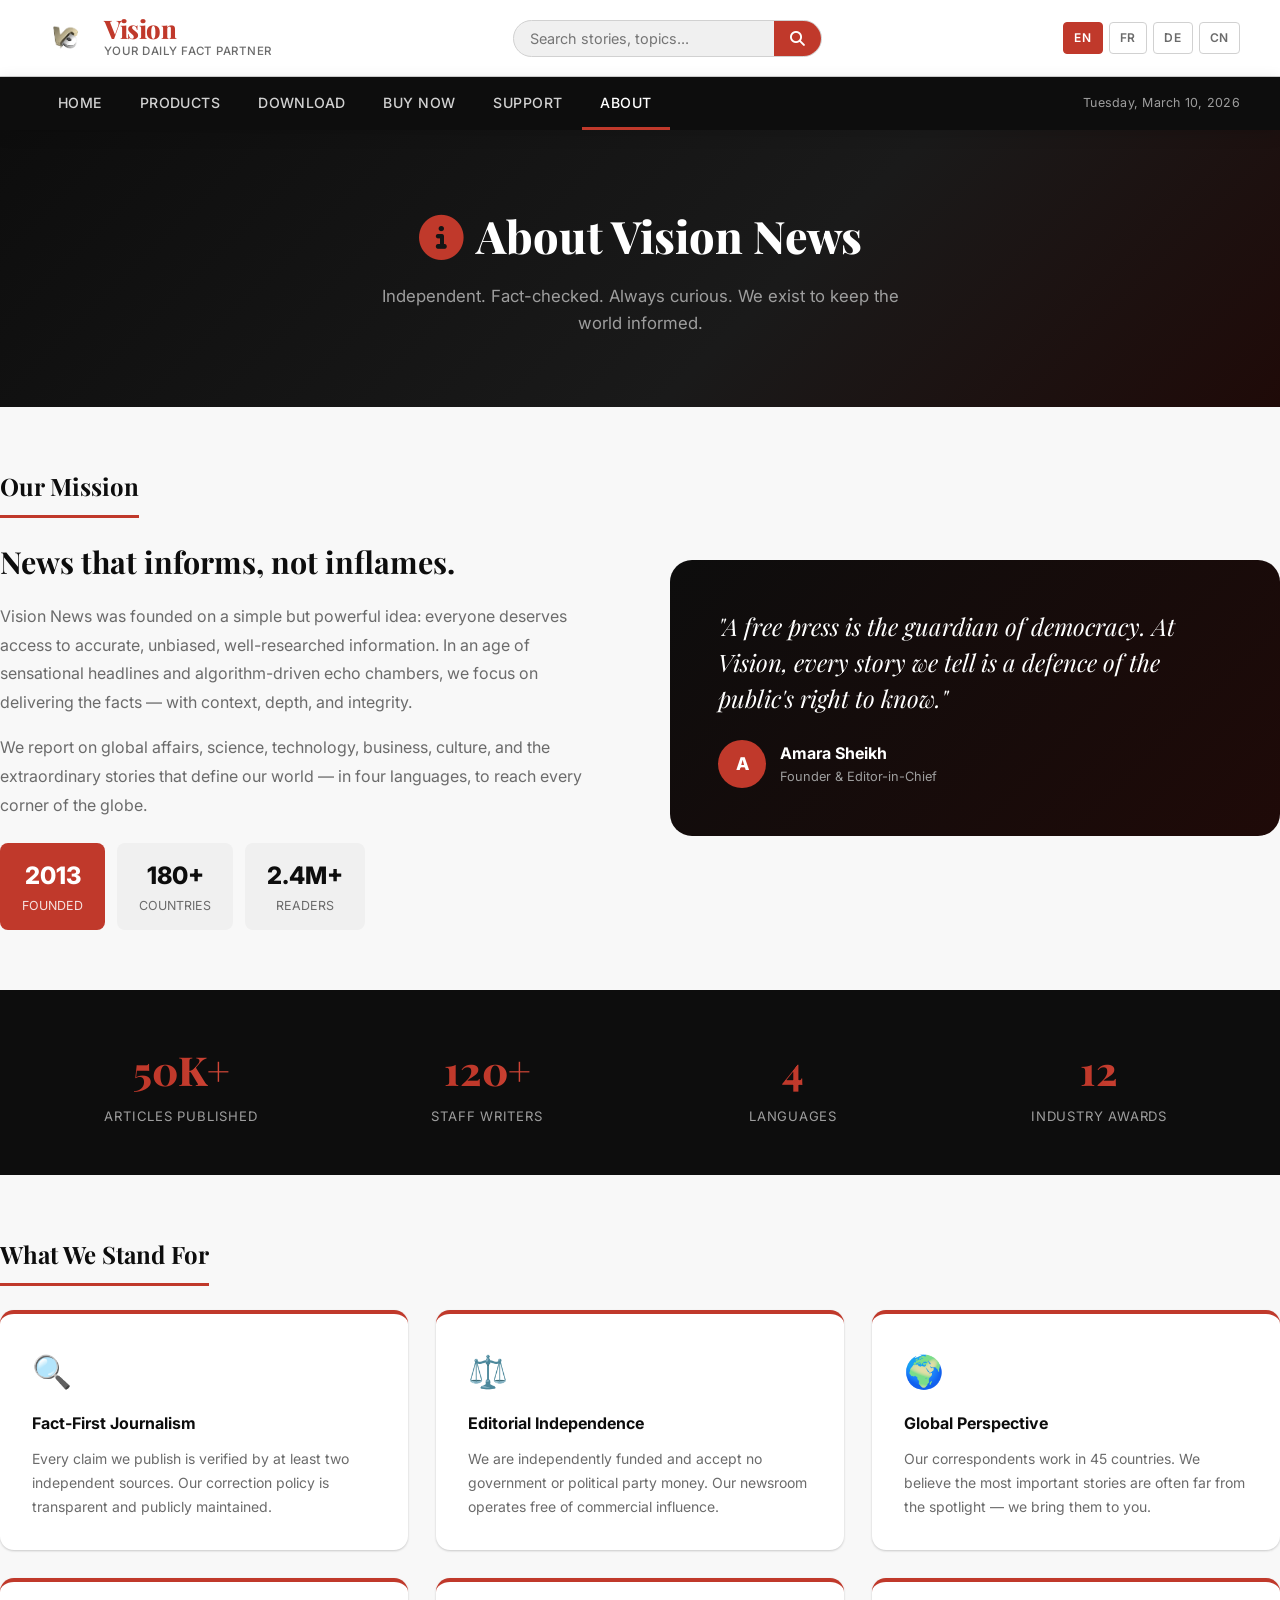
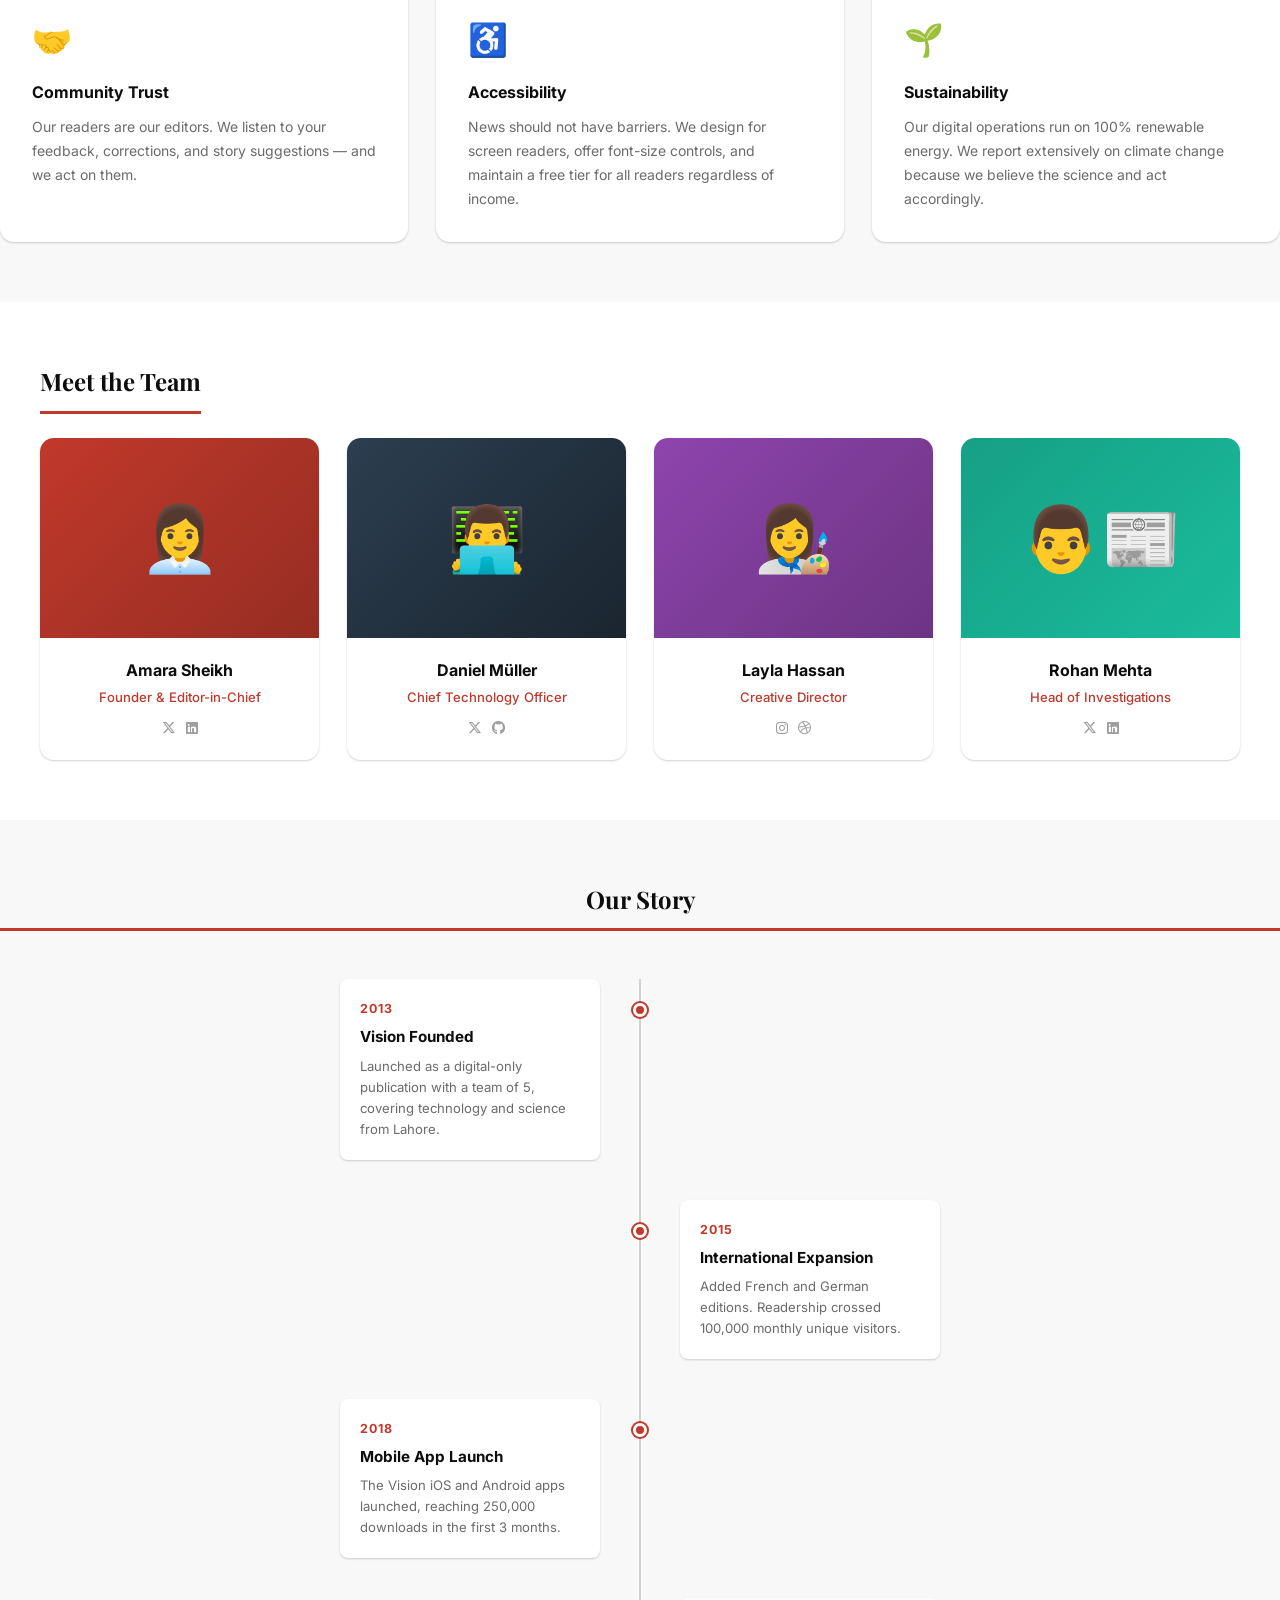
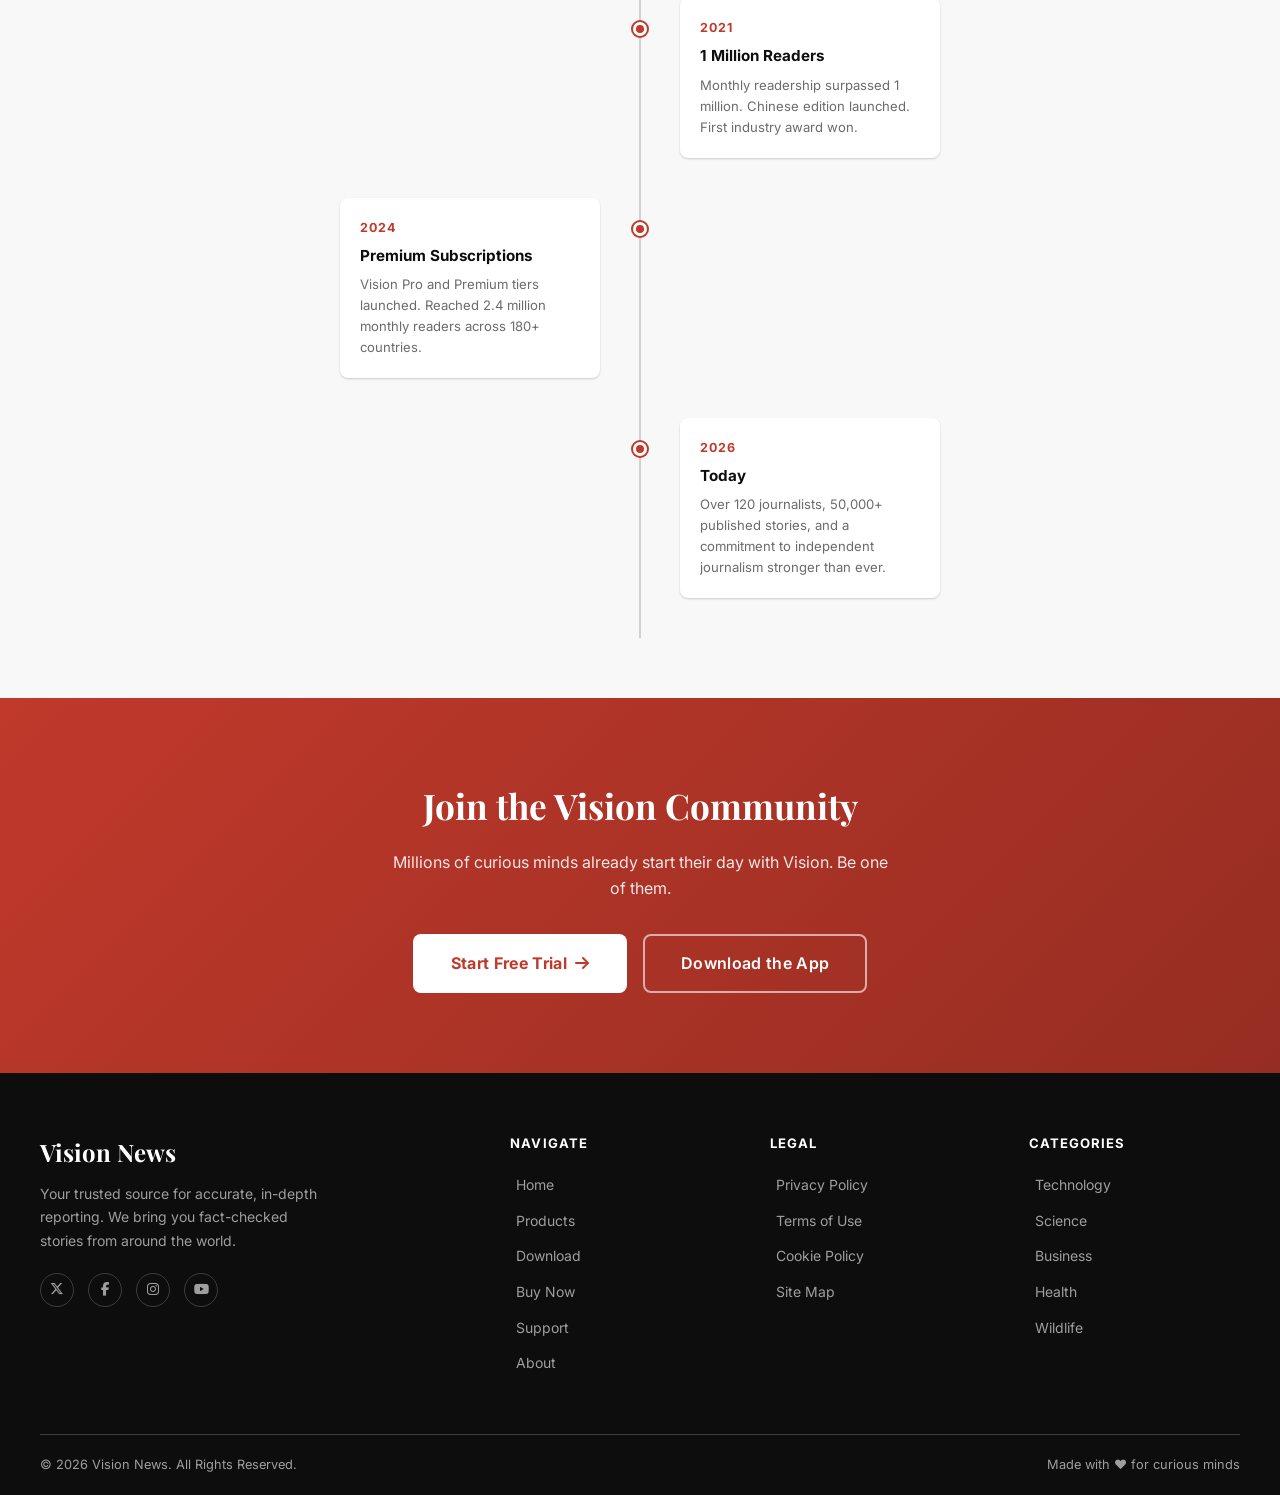
==== commit f91a7438: "Fixed the CSS Styling Issue" ====
--- a/pages/About.html
+++ b/pages/About.html
@@ -8,7 +8,7 @@
         content="About Vision News — Our story, our mission, the team behind the headlines, and how we are committed to fact-based journalism.">
     <title>Vision News — About</title>
     <link rel="icon" href="../Resources/images/WebICON.png" type="image/png">
-    <link rel="stylesheet" href="../css/style.css">
+    <link rel="stylesheet" href="../css/Webstyle.css">
     <link rel="stylesheet" href="https://cdnjs.cloudflare.com/ajax/libs/font-awesome/6.5.0/css/all.min.css">
 </head>
 
@@ -23,16 +23,21 @@
                 <p>Your Daily Fact Partner</p>
             </div>
         </a>
+
         <form class="search-form" role="search" onsubmit="return false;">
-            <input type="search" placeholder="Search stories, topics..." aria-label="Search">
-            <button type="submit" aria-label="Search"><i class="fa fa-search"></i></button>
+            <input type="search" id="site-search" placeholder="Search stories, topics..." aria-label="Search">
+            <button type="submit" aria-label="Submit search"><i class="fa fa-search"></i></button>
         </form>
-        <div class="lang-selector">
-            <span class="active">EN</span><span>FR</span><span>DE</span><span>CN</span>
+
+        <div class="lang-selector" role="navigation" aria-label="Language selector">
+            <span class="active" tabindex="0">EN</span>
+            <span tabindex="0">FR</span>
+            <span tabindex="0">DE</span>
+            <span tabindex="0">CN</span>
         </div>
     </header>
 
-    <!-- Nav -->
+    <!-- Sticky Navigation -->
     <nav class="site-nav" role="navigation" aria-label="Main navigation">
         <div class="nav-inner">
             <div class="nav-links">
@@ -378,12 +383,17 @@
         <div class="footer-grid">
             <div class="footer-brand">
                 <h3>Vision News</h3>
-                <p>Your trusted source for accurate, in-depth reporting from around the world.</p>
+                <p>Your trusted source for accurate, in-depth reporting. We bring you fact-checked stories from around
+                    the world.</p>
                 <div class="social-links" style="margin-top:20px;">
-                    <a href="#" aria-label="Twitter"><i class="fa-brands fa-x-twitter"></i></a>
-                    <a href="#" aria-label="Facebook"><i class="fa-brands fa-facebook-f"></i></a>
-                    <a href="#" aria-label="Instagram"><i class="fa-brands fa-instagram"></i></a>
-                    <a href="#" aria-label="YouTube"><i class="fa-brands fa-youtube"></i></a>
+                    <a href="https://x.com/visionnews" target="_blank" rel="noopener" aria-label="Twitter/X"><i
+                            class="fa-brands fa-x-twitter"></i></a>
+                    <a href="https://www.facebook.com/visionnews" target="_blank" rel="noopener"
+                        aria-label="Facebook"><i class="fa-brands fa-facebook-f"></i></a>
+                    <a href="https://www.instagram.com/visionnews" target="_blank" rel="noopener"
+                        aria-label="Instagram"><i class="fa-brands fa-instagram"></i></a>
+                    <a href="https://www.youtube.com/@visionnews" target="_blank" rel="noopener" aria-label="YouTube"><i
+                            class="fa-brands fa-youtube"></i></a>
                 </div>
             </div>
             <div class="footer-col">
@@ -423,6 +433,30 @@
         </div>
     </footer>
 
+
+    <script>
+        // ── Scroll-reveal (IntersectionObserver) ──────────────
+        const revealEls = document.querySelectorAll(
+            '.card, .sidebar-widget, .pricing-card, .download-card, .team-card, .timeline-box, .faq-item, .contact-form, .stat-item'
+        );
+        const observer = new IntersectionObserver((entries) => {
+            entries.forEach(entry => {
+                if (entry.isIntersecting) {
+                    entry.target.classList.add('visible');
+                    observer.unobserve(entry.target);
+                }
+            });
+        }, { threshold: 0.1 });
+        revealEls.forEach(el => observer.observe(el));
+
+        // ── Language selector active state ────────────────────
+        document.querySelectorAll('.lang-selector span').forEach(span => {
+            span.addEventListener('click', () => {
+                document.querySelectorAll('.lang-selector span').forEach(s => s.classList.remove('active'));
+                span.classList.add('active');
+            });
+        });
+    </script>
 </body>
 
 </html>
--- a/css/Webstyle.css
+++ b/css/Webstyle.css
@@ -0,0 +1,1395 @@
+/* ===================================================
+   VISION NEWS — Design System
+   Industry-standard CSS for a modern news portal
+=================================================== */
+
+@import url('https://fonts.googleapis.com/css2?family=Inter:wght@300;400;500;600;700;800;900&family=Playfair+Display:wght@400;700;800&display=swap');
+
+/* ─── CSS Variables ──────────────────────────────── */
+:root {
+    --primary: #c0392b;
+    --primary-dark: #962d22;
+    --primary-light: #e74c3c;
+    --accent: #f39c12;
+    --dark: #0d0d0d;
+    --dark-2: #1a1a1a;
+    --dark-3: #2c2c2c;
+    --gray-1: #3d3d3d;
+    --gray-2: #6b6b6b;
+    --gray-3: #9e9e9e;
+    --gray-4: #d1d1d1;
+    --gray-5: #f0f0f0;
+    --light: #f8f8f8;
+    --white: #ffffff;
+    --font-body: 'Inter', sans-serif;
+    --font-display: 'Playfair Display', serif;
+    --shadow-sm: 0 1px 3px rgba(0, 0, 0, .08), 0 1px 2px rgba(0, 0, 0, .12);
+    --shadow-md: 0 4px 16px rgba(0, 0, 0, .12);
+    --shadow-lg: 0 10px 40px rgba(0, 0, 0, .18);
+    --shadow-red: 0 4px 20px rgba(192, 57, 43, .3);
+    --radius-sm: 4px;
+    --radius-md: 8px;
+    --radius-lg: 14px;
+    --radius-xl: 22px;
+    --transition: all .25s cubic-bezier(.4, 0, .2, 1);
+}
+
+/* ─── Reset & Base ───────────────────────────────── */
+*,
+*::before,
+*::after {
+    box-sizing: border-box;
+    margin: 0;
+    padding: 0;
+}
+
+html {
+    scroll-behavior: smooth;
+    font-size: 16px;
+}
+
+body {
+    font-family: var(--font-body);
+    background-color: var(--light);
+    color: var(--dark);
+    line-height: 1.6;
+    -webkit-font-smoothing: antialiased;
+}
+
+a {
+    text-decoration: none;
+    color: inherit;
+}
+
+ul {
+    list-style: none;
+}
+
+img {
+    max-width: 100%;
+    height: auto;
+    display: block;
+}
+
+/* ─── Header Section ─────────────────────────────── */
+.site-header {
+    background: var(--white);
+    border-bottom: 1px solid var(--gray-4);
+    padding: 12px 40px;
+    display: flex;
+    align-items: center;
+    justify-content: space-between;
+    gap: 20px;
+}
+
+.logo {
+    display: flex;
+    align-items: center;
+    gap: 12px;
+    text-decoration: none;
+}
+
+.logo img {
+    width: 52px;
+    height: 52px;
+    object-fit: contain;
+    border-radius: 50%;
+}
+
+.logo-text h1 {
+    font-family: var(--font-display);
+    font-size: 1.6rem;
+    font-weight: 800;
+    color: var(--primary);
+    line-height: 1;
+    letter-spacing: -.5px;
+}
+
+.logo-text p {
+    font-size: .72rem;
+    color: var(--gray-2);
+    letter-spacing: .04em;
+    text-transform: uppercase;
+    font-weight: 500;
+}
+
+/* Search Bar */
+.search-form {
+    display: flex;
+    align-items: center;
+    background: var(--gray-5);
+    border: 1.5px solid var(--gray-4);
+    border-radius: var(--radius-xl);
+    overflow: hidden;
+    transition: var(--transition);
+}
+
+.search-form:focus-within {
+    border-color: var(--primary);
+    box-shadow: 0 0 0 3px rgba(192, 57, 43, .12);
+}
+
+.search-form input {
+    background: transparent;
+    border: none;
+    outline: none;
+    padding: 9px 16px;
+    font-family: var(--font-body);
+    font-size: .9rem;
+    width: 260px;
+    color: var(--dark);
+}
+
+.search-form button {
+    background: var(--primary);
+    border: none;
+    color: var(--white);
+    padding: 9px 16px;
+    cursor: pointer;
+    font-size: .95rem;
+    transition: var(--transition);
+}
+
+.search-form button:hover {
+    background: var(--primary-dark);
+}
+
+/* Language Selector */
+.lang-selector {
+    display: flex;
+    gap: 6px;
+}
+
+.lang-selector span {
+    font-size: .75rem;
+    font-weight: 600;
+    padding: 5px 10px;
+    border: 1.5px solid var(--gray-4);
+    border-radius: var(--radius-sm);
+    cursor: pointer;
+    transition: var(--transition);
+    color: var(--gray-2);
+    letter-spacing: .06em;
+}
+
+.lang-selector span:hover,
+.lang-selector span.active {
+    background: var(--primary);
+    border-color: var(--primary);
+    color: var(--white);
+}
+
+/* ─── Navigation Bar ─────────────────────────────── */
+.site-nav {
+    background: var(--dark);
+    position: sticky;
+    top: 0;
+    z-index: 1000;
+    box-shadow: var(--shadow-md);
+}
+
+.nav-inner {
+    max-width: 1280px;
+    margin: 0 auto;
+    padding: 0 40px;
+    display: flex;
+    align-items: center;
+    justify-content: space-between;
+}
+
+.nav-links {
+    display: flex;
+    align-items: center;
+    gap: 2px;
+}
+
+.nav-links a {
+    display: block;
+    padding: 15px 18px;
+    font-size: .88rem;
+    font-weight: 500;
+    color: var(--gray-4);
+    letter-spacing: .03em;
+    text-transform: uppercase;
+    transition: var(--transition);
+    position: relative;
+}
+
+.nav-links a::after {
+    content: '';
+    position: absolute;
+    bottom: 0;
+    left: 50%;
+    right: 50%;
+    height: 2.5px;
+    background: var(--primary);
+    transition: var(--transition);
+}
+
+.nav-links a:hover,
+.nav-links a.active {
+    color: var(--white);
+}
+
+.nav-links a:hover::after,
+.nav-links a.active::after {
+    left: 0;
+    right: 0;
+}
+
+.nav-date {
+    font-size: .78rem;
+    color: var(--gray-3);
+    font-weight: 400;
+    letter-spacing: .02em;
+}
+
+/* ─── Hero Sections ──────────────────────────────── */
+.page-hero {
+    background: linear-gradient(135deg, var(--dark) 0%, var(--dark-2) 60%, #1f0a08 100%);
+    padding: 70px 40px;
+    text-align: center;
+    color: var(--white);
+}
+
+.page-hero h2 {
+    font-family: var(--font-display);
+    font-size: 2.8rem;
+    font-weight: 800;
+    margin-bottom: 12px;
+}
+
+.page-hero p {
+    font-size: 1.05rem;
+    color: var(--gray-3);
+    max-width: 560px;
+    margin: 0 auto;
+}
+
+/* ─── Layout & Utilities ─────────────────────────── */
+.section-title {
+    font-family: var(--font-display);
+    font-size: 1.5rem;
+    font-weight: 700;
+    color: var(--dark);
+    padding-bottom: 10px;
+    border-bottom: 3px solid var(--primary);
+    margin-bottom: 24px;
+    display: inline-block;
+}
+
+.container {
+    max-width: 1280px;
+    margin: 0 auto;
+    padding: 0 40px;
+}
+
+.section {
+    padding: 60px 0;
+}
+
+.section-alt {
+    background: var(--white);
+}
+
+/* ─── Button Styles ──────────────────────────────── */
+.btn {
+    display: inline-flex;
+    align-items: center;
+    gap: 8px;
+    padding: 11px 26px;
+    border-radius: var(--radius-md);
+    font-family: var(--font-body);
+    font-size: .88rem;
+    font-weight: 600;
+    cursor: pointer;
+    border: 2px solid transparent;
+    transition: var(--transition);
+    letter-spacing: .02em;
+}
+
+.btn-primary {
+    background: var(--primary);
+    color: var(--white);
+    border-color: var(--primary);
+}
+
+.btn-primary:hover {
+    background: var(--primary-dark);
+    border-color: var(--primary-dark);
+    box-shadow: var(--shadow-red);
+    transform: translateY(-1px);
+}
+
+.btn-outline {
+    background: transparent;
+    color: var(--primary);
+    border-color: var(--primary);
+}
+
+.btn-outline:hover {
+    background: var(--primary);
+    color: var(--white);
+}
+
+.btn-dark {
+    background: var(--dark);
+    color: var(--white);
+    border-color: var(--dark);
+}
+
+.btn-dark:hover {
+    background: var(--dark-2);
+    transform: translateY(-1px);
+    box-shadow: var(--shadow-md);
+}
+
+.btn-lg {
+    padding: 15px 36px;
+    font-size: 1rem;
+}
+
+.btn-sm {
+    padding: 7px 16px;
+    font-size: .8rem;
+}
+
+/* ─── Card Components ────────────────────────────── */
+.card {
+    background: var(--white);
+    border-radius: var(--radius-lg);
+    overflow: hidden;
+    box-shadow: var(--shadow-sm);
+    transition: var(--transition);
+}
+
+.card:hover {
+    box-shadow: var(--shadow-lg);
+    transform: translateY(-4px);
+}
+
+.card-img {
+    width: 100%;
+    height: 200px;
+    object-fit: cover;
+}
+
+.card-body {
+    padding: 20px;
+}
+
+.card-category {
+    display: inline-block;
+    font-size: .72rem;
+    font-weight: 700;
+    letter-spacing: .08em;
+    text-transform: uppercase;
+    color: var(--primary);
+    margin-bottom: 8px;
+}
+
+.card-title {
+    font-family: var(--font-display);
+    font-size: 1.15rem;
+    font-weight: 700;
+    line-height: 1.35;
+    margin-bottom: 10px;
+    color: var(--dark);
+}
+
+.card-title a:hover {
+    color: var(--primary);
+}
+
+.card-meta {
+    font-size: .78rem;
+    color: var(--gray-3);
+    display: flex;
+    gap: 12px;
+    margin-bottom: 12px;
+}
+
+.card-excerpt {
+    font-size: .88rem;
+    color: var(--gray-2);
+    line-height: 1.6;
+}
+
+/* Article Grid */
+.article-grid {
+    display: grid;
+    grid-template-columns: repeat(3, 1fr);
+    gap: 28px;
+}
+
+/* Featured Article */
+.article-grid .featured {
+    grid-column: span 2;
+}
+
+.article-grid .featured .card-img {
+    height: 300px;
+}
+
+/* ─── Ticker / Breaking News ─────────────────────── */
+.ticker-bar {
+    background: var(--primary);
+    color: var(--white);
+    display: flex;
+    align-items: center;
+    overflow: hidden;
+}
+
+.ticker-label {
+    background: var(--dark);
+    padding: 8px 18px;
+    font-size: .8rem;
+    font-weight: 700;
+    letter-spacing: .08em;
+    text-transform: uppercase;
+    white-space: nowrap;
+    flex-shrink: 0;
+}
+
+.ticker-content {
+    overflow: hidden;
+    flex: 1;
+    padding: 8px 20px;
+    font-size: .85rem;
+}
+
+.ticker-track {
+    display: flex;
+    gap: 60px;
+    animation: ticker 30s linear infinite;
+    white-space: nowrap;
+}
+
+.ticker-track span::before {
+    content: '● ';
+    margin-right: 6px;
+}
+
+@keyframes ticker {
+    0% {
+        transform: translateX(0);
+    }
+
+    100% {
+        transform: translateX(-50%);
+    }
+}
+
+/* ─── Banner Section ─────────────────────────────── */
+.hero-banner {
+    position: relative;
+    height: 62vh;
+    min-height: 420px;
+    overflow: hidden;
+}
+
+.hero-banner img {
+    width: 100%;
+    height: 100%;
+    object-fit: cover;
+    object-position: center;
+}
+
+.hero-overlay {
+    position: absolute;
+    inset: 0;
+    background: linear-gradient(to right, rgba(0, 0, 0, .72) 0%, rgba(0, 0, 0, .1) 70%);
+    display: flex;
+    align-items: flex-end;
+    padding: 40px;
+}
+
+.hero-content {
+    max-width: 560px;
+    color: var(--white);
+}
+
+.hero-content .tag {
+    display: inline-block;
+    background: var(--primary);
+    color: var(--white);
+    font-size: .72rem;
+    font-weight: 700;
+    padding: 4px 12px;
+    border-radius: var(--radius-sm);
+    text-transform: uppercase;
+    letter-spacing: .08em;
+    margin-bottom: 12px;
+}
+
+.hero-content h2 {
+    font-family: var(--font-display);
+    font-size: 2.1rem;
+    font-weight: 800;
+    line-height: 1.25;
+    margin-bottom: 14px;
+}
+
+.hero-content p {
+    font-size: .95rem;
+    color: rgba(255, 255, 255, .82);
+    margin-bottom: 20px;
+}
+
+/* ─── Sidebar Area ───────────────────────────────── */
+.content-with-sidebar {
+    display: grid;
+    grid-template-columns: 1fr 320px;
+    gap: 40px;
+    align-items: start;
+}
+
+.sidebar-widget {
+    background: var(--white);
+    border-radius: var(--radius-lg);
+    padding: 24px;
+    box-shadow: var(--shadow-sm);
+    margin-bottom: 28px;
+}
+
+.sidebar-widget h4 {
+    font-family: var(--font-display);
+    font-size: 1.05rem;
+    font-weight: 700;
+    border-bottom: 2px solid var(--primary);
+    padding-bottom: 8px;
+    margin-bottom: 16px;
+}
+
+/* Trending List */
+.trending-list li {
+    display: flex;
+    gap: 10px;
+    padding: 10px 0;
+    border-bottom: 1px solid var(--gray-5);
+    font-size: .875rem;
+    line-height: 1.4;
+    cursor: pointer;
+    transition: var(--transition);
+}
+
+.trending-list li:last-child {
+    border-bottom: none;
+}
+
+.trending-list li:hover {
+    color: var(--primary);
+}
+
+.trending-num {
+    font-size: 1.5rem;
+    font-weight: 800;
+    color: var(--gray-4);
+    line-height: 1;
+    flex-shrink: 0;
+    width: 28px;
+}
+
+/* Newsletter Widget */
+.newsletter-form input {
+    width: 100%;
+    padding: 10px 14px;
+    border: 1.5px solid var(--gray-4);
+    border-radius: var(--radius-md);
+    font-family: var(--font-body);
+    font-size: .875rem;
+    margin-bottom: 10px;
+    outline: none;
+    transition: var(--transition);
+}
+
+.newsletter-form input:focus {
+    border-color: var(--primary);
+}
+
+.newsletter-form .btn {
+    width: 100%;
+    justify-content: center;
+}
+
+/* ─── Pricing Sections ───────────────────────────── */
+.pricing-grid {
+    display: grid;
+    grid-template-columns: repeat(3, 1fr);
+    gap: 28px;
+}
+
+.pricing-card {
+    background: var(--white);
+    border-radius: var(--radius-lg);
+    padding: 36px 28px;
+    box-shadow: var(--shadow-sm);
+    text-align: center;
+    border: 2px solid transparent;
+    transition: var(--transition);
+    position: relative;
+    overflow: hidden;
+}
+
+.pricing-card:hover {
+    box-shadow: var(--shadow-lg);
+    transform: translateY(-6px);
+    border-color: var(--primary);
+}
+
+.pricing-card.popular {
+    border-color: var(--primary);
+    box-shadow: var(--shadow-red);
+}
+
+.popular-badge {
+    position: absolute;
+    top: 18px;
+    right: -28px;
+    background: var(--primary);
+    color: var(--white);
+    font-size: .7rem;
+    font-weight: 700;
+    letter-spacing: .08em;
+    text-transform: uppercase;
+    padding: 5px 36px;
+    transform: rotate(45deg);
+}
+
+.pricing-card h3 {
+    font-size: 1.1rem;
+    font-weight: 700;
+    margin-bottom: 16px;
+    color: var(--dark);
+}
+
+.pricing-price {
+    font-size: 2.8rem;
+    font-weight: 800;
+    color: var(--primary);
+    line-height: 1;
+    margin-bottom: 6px;
+}
+
+.pricing-price span {
+    font-size: 1rem;
+    font-weight: 400;
+    color: var(--gray-2);
+}
+
+.pricing-desc {
+    font-size: .875rem;
+    color: var(--gray-2);
+    margin-bottom: 26px;
+}
+
+.pricing-features {
+    text-align: left;
+    margin-bottom: 28px;
+}
+
+.pricing-features li {
+    padding: 8px 0;
+    font-size: .875rem;
+    border-bottom: 1px solid var(--gray-5);
+    display: flex;
+    align-items: center;
+    gap: 10px;
+}
+
+.pricing-features li::before {
+    content: '✓';
+    color: var(--primary);
+    font-weight: 700;
+    flex-shrink: 0;
+}
+
+.pricing-features li.disabled {
+    color: var(--gray-3);
+}
+
+.pricing-features li.disabled::before {
+    content: '×';
+}
+
+/* ─── Download Sections ──────────────────────────── */
+.download-grid {
+    display: grid;
+    grid-template-columns: repeat(3, 1fr);
+    gap: 28px;
+}
+
+.download-card {
+    background: var(--white);
+    border-radius: var(--radius-lg);
+    padding: 40px 28px;
+    text-align: center;
+    box-shadow: var(--shadow-sm);
+    transition: var(--transition);
+}
+
+.download-card:hover {
+    transform: translateY(-4px);
+    box-shadow: var(--shadow-lg);
+}
+
+.download-icon {
+    font-size: 3.2rem;
+    margin-bottom: 20px;
+    display: block;
+}
+
+.download-card h3 {
+    font-size: 1.2rem;
+    font-weight: 700;
+    margin-bottom: 8px;
+}
+
+.download-card p {
+    font-size: .875rem;
+    color: var(--gray-2);
+    margin-bottom: 24px;
+}
+
+/* ─── FAQ Accordion ──────────────────────────────── */
+.faq-list {
+    max-width: 800px;
+    margin: 0 auto;
+}
+
+.faq-item {
+    background: var(--white);
+    border-radius: var(--radius-md);
+    box-shadow: var(--shadow-sm);
+    margin-bottom: 12px;
+    overflow: hidden;
+}
+
+.faq-question {
+    padding: 18px 24px;
+    font-weight: 600;
+    font-size: .95rem;
+    cursor: pointer;
+    display: flex;
+    justify-content: space-between;
+    align-items: center;
+    transition: var(--transition);
+    border: none;
+    background: transparent;
+    width: 100%;
+    text-align: left;
+    font-family: var(--font-body);
+    color: var(--dark);
+}
+
+.faq-question:hover {
+    background: var(--gray-5);
+    color: var(--primary);
+}
+
+.faq-question .arrow {
+    transition: var(--transition);
+    font-size: .75rem;
+    color: var(--gray-3);
+}
+
+.faq-item.open .faq-question {
+    color: var(--primary);
+    background: var(--gray-5);
+}
+
+.faq-item.open .arrow {
+    transform: rotate(180deg);
+}
+
+.faq-answer {
+    max-height: 0;
+    overflow: hidden;
+    transition: max-height .3s ease, padding .3s ease;
+    font-size: .9rem;
+    color: var(--gray-2);
+    line-height: 1.7;
+    padding: 0 24px;
+}
+
+.faq-item.open .faq-answer {
+    max-height: 400px;
+    padding: 14px 24px 20px;
+}
+
+/* ─── Contact Forms ──────────────────────────────── */
+.contact-form {
+    background: var(--white);
+    border-radius: var(--radius-lg);
+    padding: 40px;
+    box-shadow: var(--shadow-sm);
+}
+
+.form-row {
+    display: grid;
+    grid-template-columns: 1fr 1fr;
+    gap: 20px;
+}
+
+.form-group {
+    margin-bottom: 20px;
+}
+
+.form-group label {
+    display: block;
+    font-size: .82rem;
+    font-weight: 600;
+    color: var(--dark);
+    margin-bottom: 6px;
+    letter-spacing: .02em;
+}
+
+.form-group input,
+.form-group textarea,
+.form-group select {
+    width: 100%;
+    padding: 11px 14px;
+    border: 1.5px solid var(--gray-4);
+    border-radius: var(--radius-md);
+    font-family: var(--font-body);
+    font-size: .9rem;
+    color: var(--dark);
+    background: var(--white);
+    outline: none;
+    transition: var(--transition);
+}
+
+.form-group input:focus,
+.form-group textarea:focus,
+.form-group select:focus {
+    border-color: var(--primary);
+    box-shadow: 0 0 0 3px rgba(192, 57, 43, .1);
+}
+
+.form-group textarea {
+    height: 140px;
+    resize: vertical;
+}
+
+/* ─── Team Grids ─────────────────────────────────── */
+.team-grid {
+    display: grid;
+    grid-template-columns: repeat(4, 1fr);
+    gap: 28px;
+}
+
+.team-card {
+    background: var(--white);
+    border-radius: var(--radius-lg);
+    overflow: hidden;
+    box-shadow: var(--shadow-sm);
+    text-align: center;
+    transition: var(--transition);
+}
+
+.team-card:hover {
+    transform: translateY(-4px);
+    box-shadow: var(--shadow-lg);
+}
+
+.team-card img {
+    width: 100%;
+    height: 200px;
+    object-fit: cover;
+}
+
+.team-card-body {
+    padding: 20px;
+}
+
+.team-card-body h4 {
+    font-weight: 700;
+    font-size: 1rem;
+    margin-bottom: 4px;
+}
+
+.team-card-body p {
+    font-size: .82rem;
+    color: var(--primary);
+    font-weight: 500;
+}
+
+/* ─── Timeline Sections ──────────────────────────── */
+.timeline {
+    max-width: 720px;
+    margin: 0 auto;
+    position: relative;
+}
+
+.timeline::before {
+    content: '';
+    position: absolute;
+    left: 50%;
+    top: 0;
+    bottom: 0;
+    width: 2px;
+    background: var(--gray-4);
+    transform: translateX(-50%);
+}
+
+.timeline-item {
+    display: flex;
+    justify-content: flex-end;
+    width: 50%;
+    padding: 0 40px 40px 0;
+}
+
+.timeline-item:nth-child(even) {
+    align-self: flex-end;
+    justify-content: flex-start;
+    margin-left: 50%;
+    padding: 0 0 40px 40px;
+}
+
+.timeline-box {
+    background: var(--white);
+    border-radius: var(--radius-md);
+    padding: 20px;
+    box-shadow: var(--shadow-sm);
+    position: relative;
+    max-width: 260px;
+}
+
+.timeline-year {
+    font-size: .78rem;
+    font-weight: 700;
+    color: var(--primary);
+    letter-spacing: .08em;
+    text-transform: uppercase;
+    margin-bottom: 6px;
+}
+
+.timeline-box h4 {
+    font-size: .95rem;
+    font-weight: 700;
+    margin-bottom: 6px;
+}
+
+.timeline-box p {
+    font-size: .82rem;
+    color: var(--gray-2);
+}
+
+.timeline-dot {
+    position: absolute;
+    width: 14px;
+    height: 14px;
+    background: var(--primary);
+    border-radius: 50%;
+    top: 24px;
+    right: -47px;
+    border: 3px solid var(--white);
+    box-shadow: 0 0 0 2px var(--primary);
+}
+
+.timeline-item:nth-child(even) .timeline-dot {
+    right: auto;
+    left: -47px;
+}
+
+/* ─── Stats Bar Section ──────────────────────────── */
+.stats-bar {
+    background: var(--dark);
+    color: var(--white);
+    padding: 48px 40px;
+}
+
+.stats-grid {
+    max-width: 1280px;
+    margin: 0 auto;
+    display: grid;
+    grid-template-columns: repeat(4, 1fr);
+    gap: 24px;
+    text-align: center;
+}
+
+.stat-item {
+    opacity: 0;
+    transform: translateY(24px);
+    transition: opacity .55s cubic-bezier(.4, 0, .2, 1), transform .55s cubic-bezier(.4, 0, .2, 1);
+}
+
+.stat-item.visible {
+    opacity: 1;
+    transform: translateY(0);
+}
+
+.stat-number {
+    font-size: 2.5rem;
+    font-weight: 800;
+    color: var(--primary);
+    font-family: var(--font-display);
+    background: linear-gradient(90deg, var(--primary) 25%, #ff6b5a 50%, var(--primary) 75%);
+    background-size: 200% auto;
+    -webkit-background-clip: text;
+    -webkit-text-fill-color: transparent;
+    background-clip: text;
+    animation: statShine 3s linear infinite;
+}
+
+.stat-label {
+    font-size: .82rem;
+    color: var(--gray-3);
+    margin-top: 4px;
+    text-transform: uppercase;
+    letter-spacing: .06em;
+}
+
+/* ─── Footer Section ─────────────────────────────── */
+.site-footer {
+    background: var(--dark);
+    color: var(--gray-3);
+    padding: 60px 40px 0;
+}
+
+.footer-grid {
+    max-width: 1280px;
+    margin: 0 auto;
+    display: grid;
+    grid-template-columns: 2fr 1fr 1fr 1fr;
+    gap: 48px;
+    padding-bottom: 48px;
+    border-bottom: 1px solid var(--gray-1);
+}
+
+.footer-brand h3 {
+    font-family: var(--font-display);
+    font-size: 1.5rem;
+    color: var(--white);
+    margin-bottom: 10px;
+}
+
+.footer-brand p {
+    font-size: .875rem;
+    line-height: 1.7;
+    max-width: 280px;
+}
+
+.footer-col h4 {
+    font-size: .82rem;
+    font-weight: 700;
+    text-transform: uppercase;
+    letter-spacing: .08em;
+    color: var(--white);
+    margin-bottom: 18px;
+}
+
+.footer-col ul li {
+    margin-bottom: 10px;
+}
+
+.footer-col ul li a {
+    font-size: .875rem;
+    color: var(--gray-3);
+    transition: var(--transition);
+    display: inline-flex;
+    align-items: center;
+    gap: 0;
+}
+
+.footer-col ul li a::before {
+    content: '›';
+    opacity: 0;
+    margin-right: 0;
+    transition: opacity .2s, margin-right .2s;
+    color: var(--primary);
+    font-weight: 700;
+}
+
+.footer-col ul li a:hover {
+    color: var(--primary);
+}
+
+.footer-col ul li a:hover::before {
+    opacity: 1;
+    margin-right: 6px;
+}
+
+.footer-bottom {
+    max-width: 1280px;
+    margin: 0 auto;
+    padding: 20px 0;
+    display: flex;
+    justify-content: space-between;
+    align-items: center;
+    font-size: .8rem;
+}
+
+.social-links {
+    display: flex;
+    gap: 14px;
+}
+
+.social-links a {
+    width: 34px;
+    height: 34px;
+    border-radius: 50%;
+    border: 1px solid var(--gray-1);
+    display: flex;
+    align-items: center;
+    justify-content: center;
+    font-size: .85rem;
+    color: var(--gray-3);
+    transition: var(--transition);
+}
+
+.social-links a:hover {
+    background: var(--primary);
+    border-color: var(--primary);
+    color: var(--white);
+    animation: iconBounce .45s ease;
+}
+
+/* ─── Animations & Micro-interactions ────────────── */
+
+/* Page Load entrance */
+@keyframes slideDown {
+    from {
+        transform: translateY(-100%);
+        opacity: 0;
+    }
+
+    to {
+        transform: translateY(0);
+        opacity: 1;
+    }
+}
+
+.site-header {
+    animation: slideDown .55s cubic-bezier(.4, 0, .2, 1) both;
+}
+
+@keyframes fadeUp {
+    from {
+        opacity: 0;
+        transform: translateY(28px);
+    }
+
+    to {
+        opacity: 1;
+        transform: translateY(0);
+    }
+}
+
+@keyframes fadeIn {
+    from {
+        opacity: 0;
+    }
+
+    to {
+        opacity: 1;
+    }
+}
+
+.hero-content {
+    animation: fadeUp .75s .2s cubic-bezier(.4, 0, .2, 1) both;
+}
+
+.ticker-bar {
+    animation: fadeIn .6s .4s ease both;
+}
+
+.section-title {
+    animation: fadeUp .5s ease both;
+}
+
+/* Scroll reveal classes */
+.card,
+.sidebar-widget,
+.pricing-card,
+.download-card,
+.team-card,
+.timeline-box,
+.faq-item,
+.contact-form {
+    opacity: 0;
+    transform: translateY(24px);
+    transition: opacity .55s cubic-bezier(.4, 0, .2, 1), transform .55s cubic-bezier(.4, 0, .2, 1), box-shadow .25s ease;
+}
+
+.card.visible,
+.sidebar-widget.visible,
+.pricing-card.visible,
+.download-card.visible,
+.team-card.visible,
+.timeline-box.visible,
+.faq-item.visible,
+.contact-form.visible {
+    opacity: 1;
+    transform: translateY(0);
+}
+
+/* Stagger Effects */
+.article-grid .card:nth-child(1) {
+    transition-delay: .05s;
+}
+
+.article-grid .card:nth-child(2) {
+    transition-delay: .12s;
+}
+
+.article-grid .card:nth-child(3) {
+    transition-delay: .19s;
+}
+
+.article-grid .card:nth-child(4) {
+    transition-delay: .26s;
+}
+
+.article-grid .card:nth-child(5) {
+    transition-delay: .33s;
+}
+
+/* Miscellaneous Animations */
+@keyframes heroZoom {
+    from {
+        transform: scale(1.06);
+    }
+
+    to {
+        transform: scale(1);
+    }
+}
+
+.hero-banner img {
+    animation: heroZoom 1.4s cubic-bezier(.4, 0, .2, 1) both;
+}
+
+@keyframes statShine {
+    0% {
+        background-position: -200% center;
+    }
+
+    100% {
+        background-position: 200% center;
+    }
+}
+
+@keyframes iconBounce {
+
+    0%,
+    100% {
+        transform: translateY(0);
+    }
+
+    40% {
+        transform: translateY(-5px);
+    }
+
+    60% {
+        transform: translateY(-2px);
+    }
+}
+
+.nav-links a {
+    transition: color .25s, letter-spacing .25s, transform .25s;
+}
+
+.nav-links a:hover {
+    letter-spacing: .07em;
+}
+
+.logo {
+    transition: transform .25s cubic-bezier(.4, 0, .2, 1);
+}
+
+.logo:hover {
+    transform: scale(1.03);
+}
+
+/* ─── Responsive Queries ─────────────────────────── */
+@media (max-width: 1024px) {
+    .article-grid {
+        grid-template-columns: repeat(2, 1fr);
+    }
+
+    .article-grid .featured {
+        grid-column: span 2;
+    }
+
+    .content-with-sidebar {
+        grid-template-columns: 1fr;
+    }
+
+    .footer-grid {
+        grid-template-columns: 1fr 1fr;
+    }
+
+    .team-grid {
+        grid-template-columns: repeat(2, 1fr);
+    }
+
+    .pricing-grid {
+        grid-template-columns: repeat(2, 1fr);
+    }
+}
+
+@media (max-width: 768px) {
+    .site-header {
+        flex-wrap: wrap;
+        padding: 14px 20px;
+    }
+
+    .search-form input {
+        width: 180px;
+    }
+
+    .nav-inner {
+        padding: 0 20px;
+        overflow-x: auto;
+    }
+
+    .nav-links a {
+        padding: 14px 12px;
+        font-size: .8rem;
+    }
+
+    .hero-banner {
+        height: 45vh;
+    }
+
+    .hero-content h2 {
+        font-size: 1.5rem;
+    }
+
+    .article-grid {
+        grid-template-columns: 1fr;
+    }
+
+    .article-grid .featured {
+        grid-column: span 1;
+    }
+
+    .pricing-grid,
+    .download-grid {
+        grid-template-columns: 1fr;
+    }
+
+    .footer-grid {
+        grid-template-columns: 1fr;
+    }
+
+    .form-row {
+        grid-template-columns: 1fr;
+    }
+
+    .container {
+        padding: 0 20px;
+    }
+}
+
+@media (prefers-reduced-motion: reduce) {
+
+    *,
+    *::before,
+    *::after {
+        animation-duration: .01ms !important;
+        animation-iteration-count: 1 !important;
+        transition-duration: .01ms !important;
+    }
+}
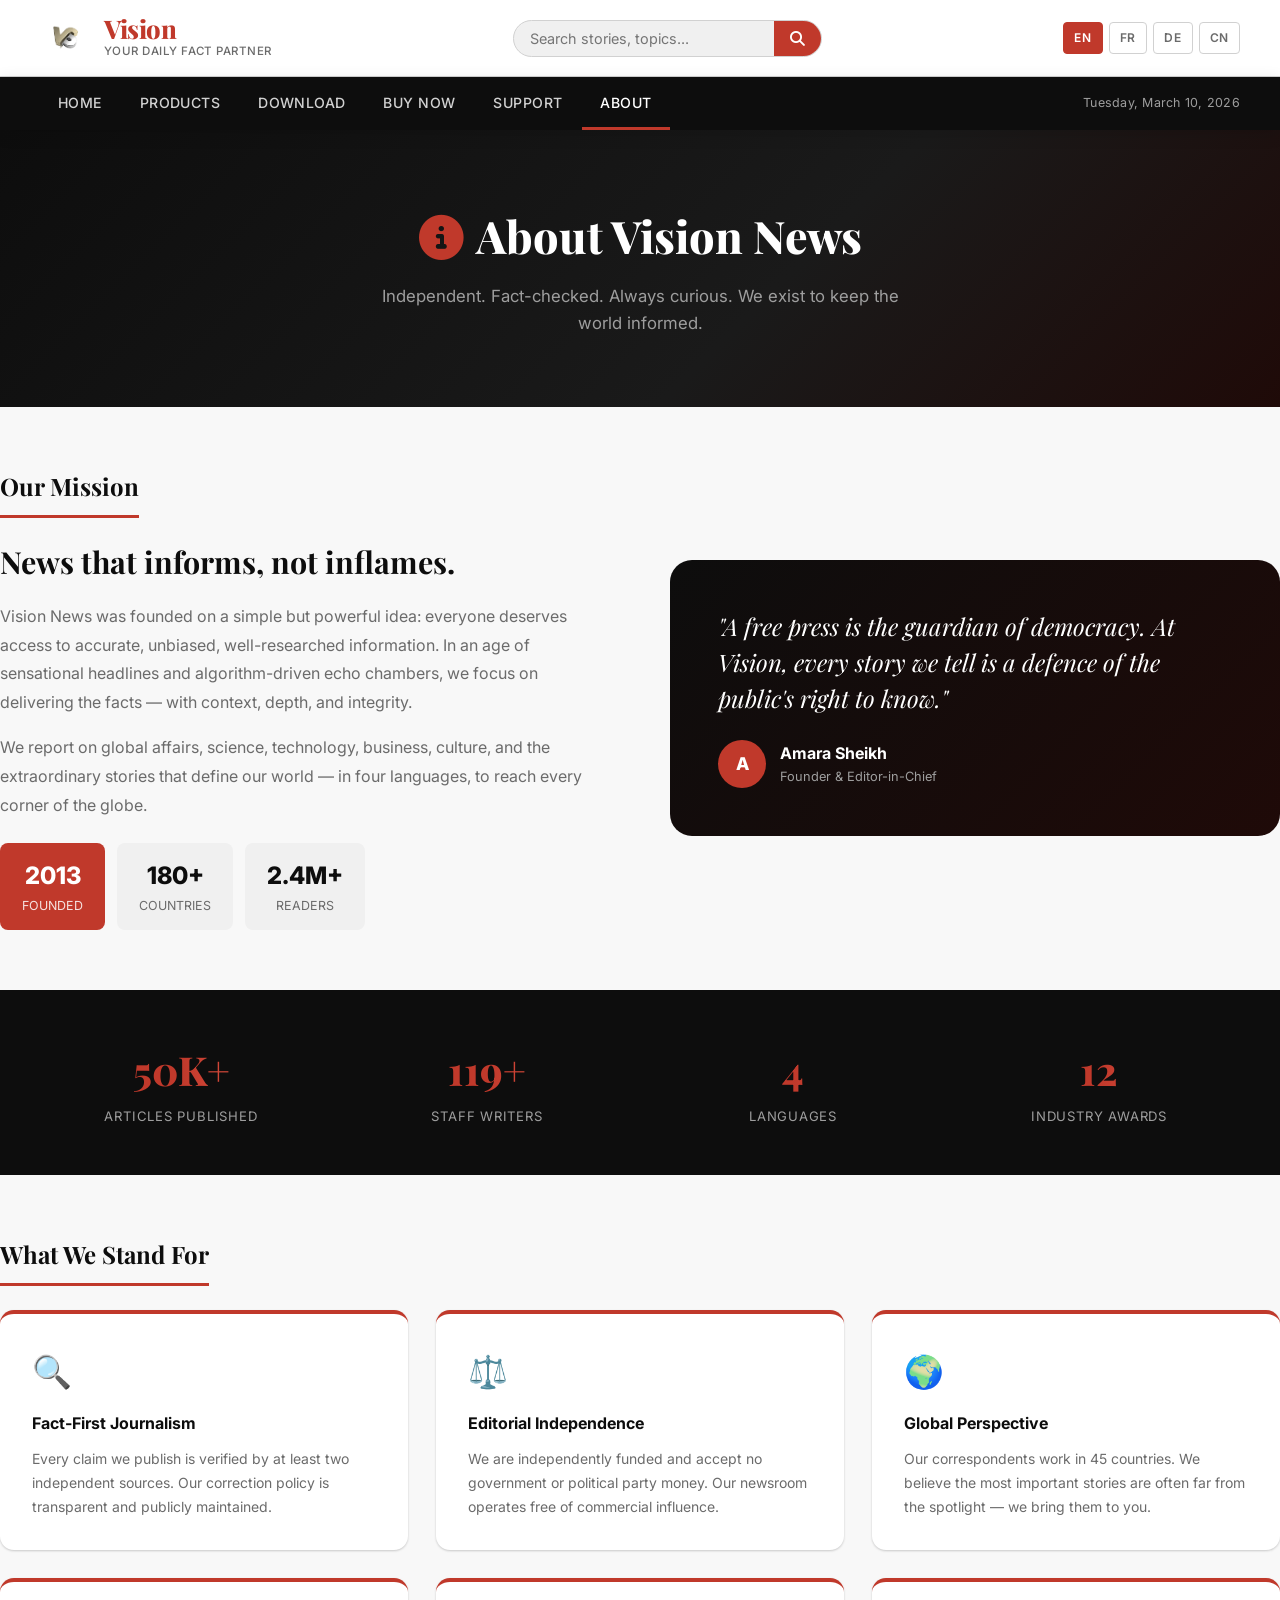
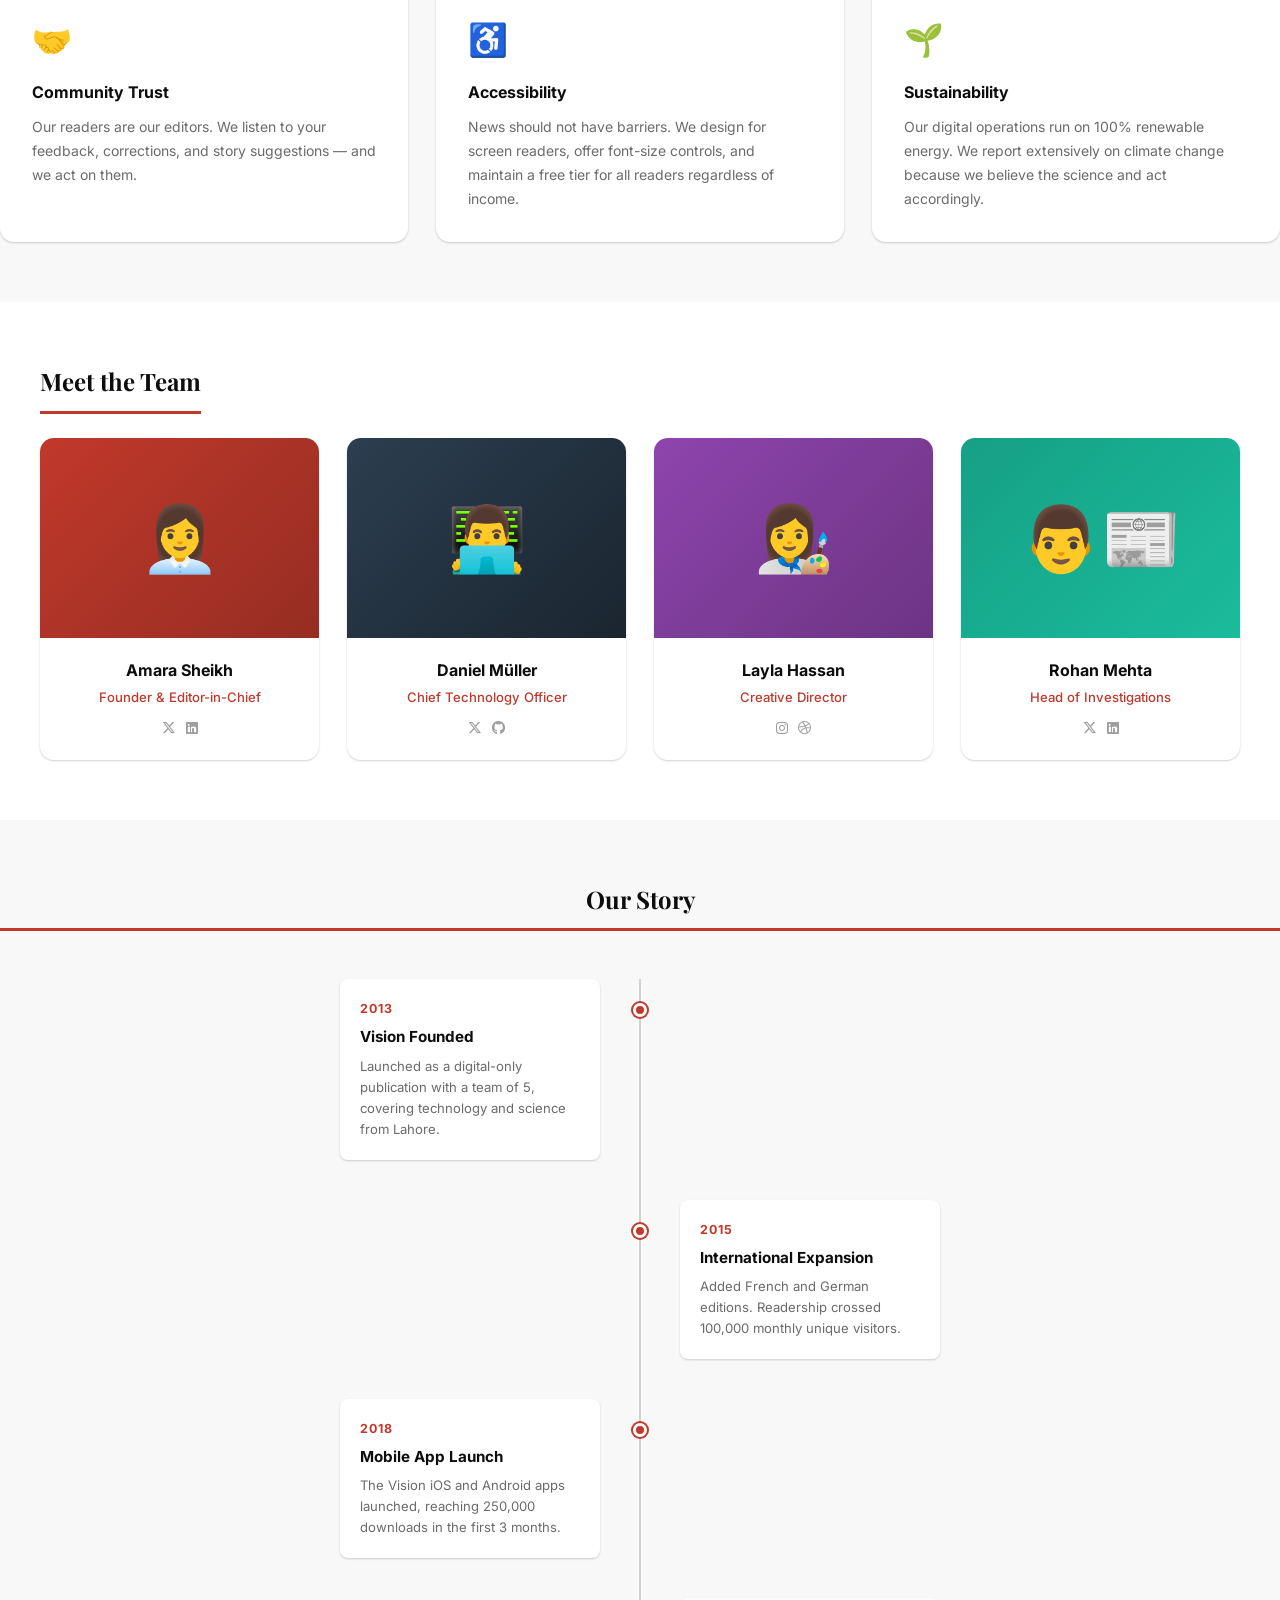
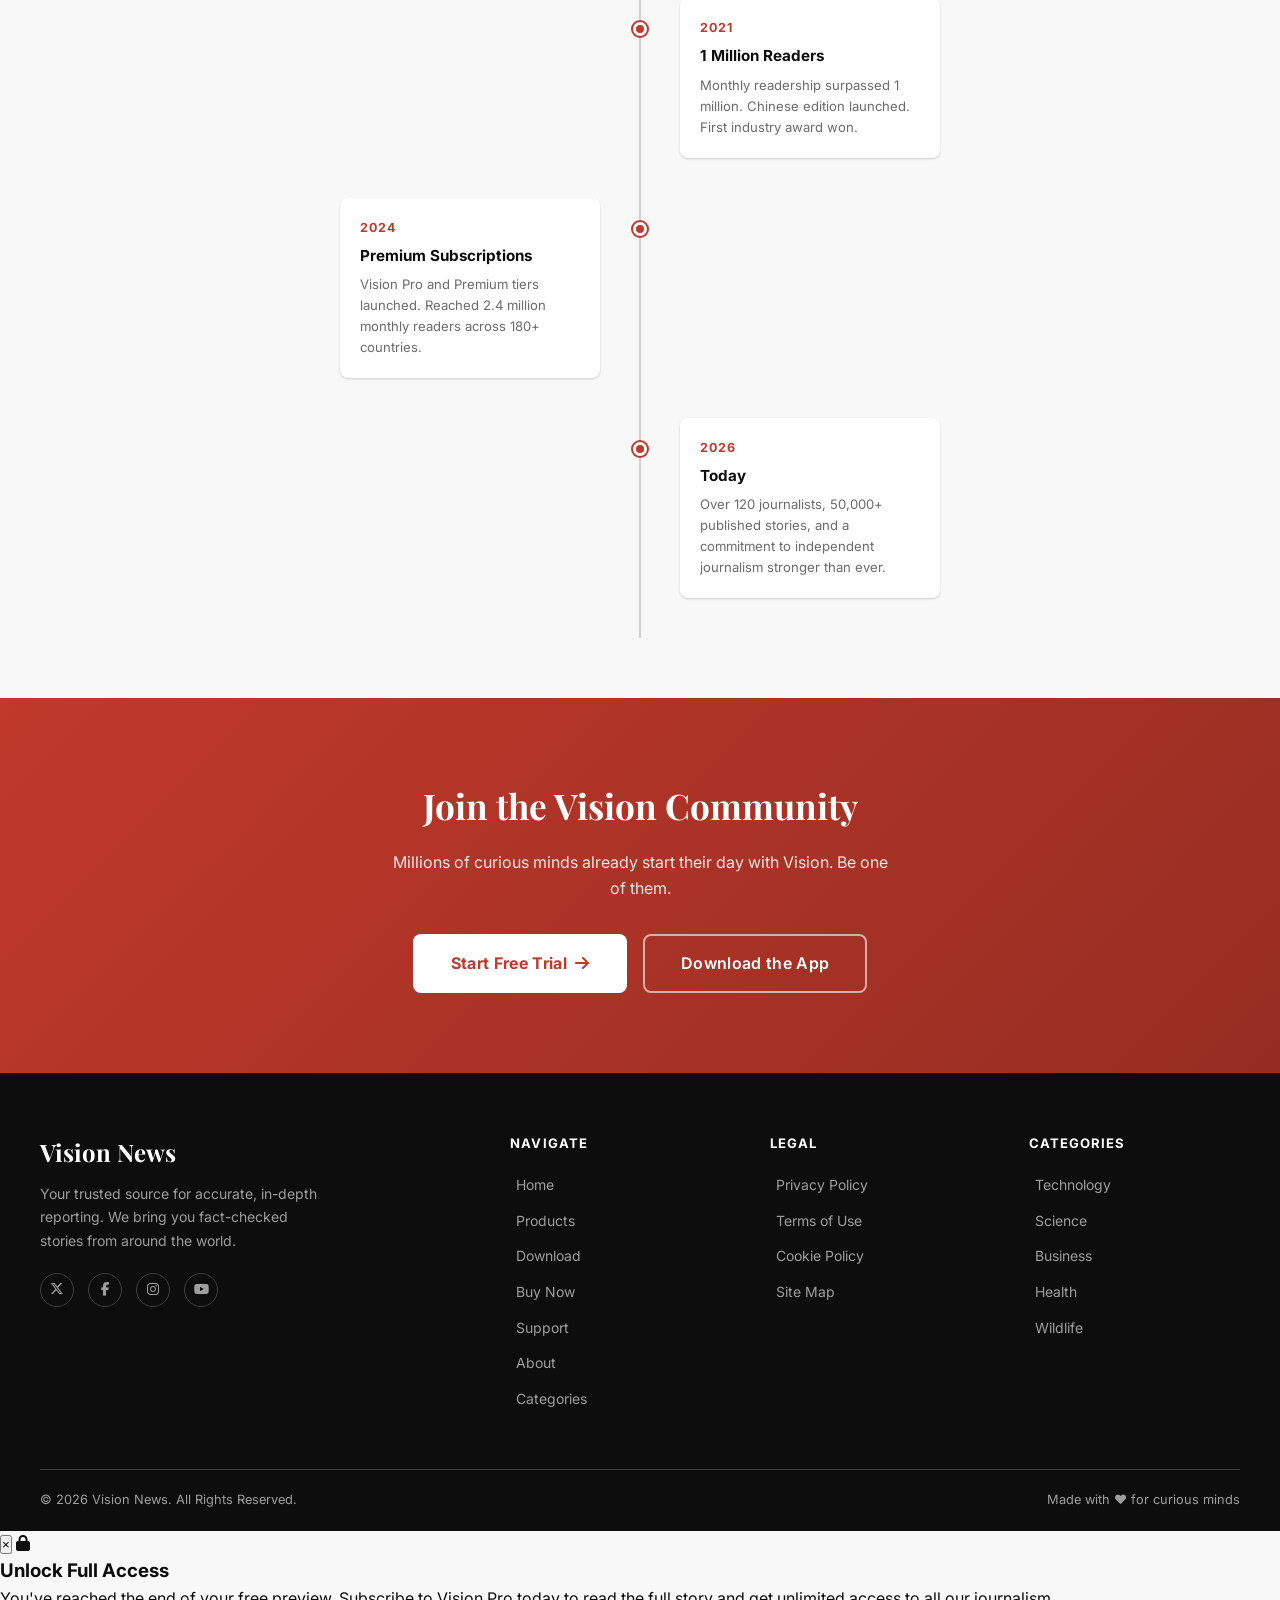
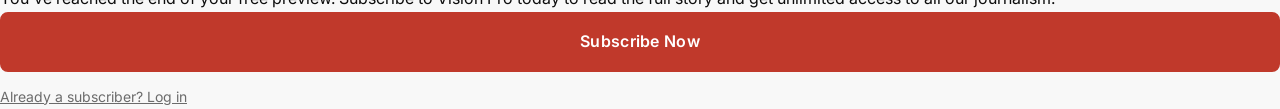
==== commit 9d1664f0: "feat: Introduce initial website structure, core pages, and a new design system with accompanying scr" ====
--- a/pages/About.html
+++ b/pages/About.html
@@ -6,6 +6,14 @@
     <meta name="viewport" content="width=device-width, initial-scale=1.0">
     <meta name="description"
         content="About Vision News — Our story, our mission, the team behind the headlines, and how we are committed to fact-based journalism.">
+
+    <!-- Open Graph Tags -->
+    <meta property="og:title" content="Vision News — About">
+    <meta property="og:description"
+        content="About Vision News — Our story, our mission, and the team behind the headlines.">
+    <meta property="og:url" content="https://vision-news.com/pages/About.html">
+    <meta property="og:type" content="website">
+
     <title>Vision News — About</title>
     <link rel="icon" href="../Resources/images/WebICON.png" type="image/png">
     <link rel="stylesheet" href="../css/Webstyle.css">
@@ -405,25 +413,26 @@
                     <li><a href="BuyNow.html">Buy Now</a></li>
                     <li><a href="Support.html">Support</a></li>
                     <li><a href="About.html">About</a></li>
+                    <li><a href="Categories.html">Categories</a></li>
                 </ul>
             </div>
             <div class="footer-col">
                 <h4>Legal</h4>
                 <ul>
-                    <li><a href="#">Privacy Policy</a></li>
-                    <li><a href="#">Terms of Use</a></li>
-                    <li><a href="#">Cookie Policy</a></li>
+                    <li><a href="../Resources/policies/PrivacyPolicy.html">Privacy Policy</a></li>
+                    <li><a href="../Resources/policies/TermsOfUse.html">Terms of Use</a></li>
+                    <li><a href="../Resources/policies/CookiePolicy.html">Cookie Policy</a></li>
                     <li><a href="#">Site Map</a></li>
                 </ul>
             </div>
             <div class="footer-col">
                 <h4>Categories</h4>
                 <ul>
-                    <li><a href="#">Technology</a></li>
-                    <li><a href="#">Science</a></li>
-                    <li><a href="#">Business</a></li>
-                    <li><a href="#">Health</a></li>
-                    <li><a href="#">Wildlife</a></li>
+                    <li><a href="../Home.html?search=technology">Technology</a></li>
+                    <li><a href="../Home.html?search=science">Science</a></li>
+                    <li><a href="../Home.html?search=business">Business</a></li>
+                    <li><a href="../Home.html?search=health">Health</a></li>
+                    <li><a href="../Home.html?search=wildlife">Wildlife</a></li>
                 </ul>
             </div>
         </div>
@@ -434,29 +443,22 @@
     </footer>
 
 
-    <script>
-        // ── Scroll-reveal (IntersectionObserver) ──────────────
-        const revealEls = document.querySelectorAll(
-            '.card, .sidebar-widget, .pricing-card, .download-card, .team-card, .timeline-box, .faq-item, .contact-form, .stat-item'
-        );
-        const observer = new IntersectionObserver((entries) => {
-            entries.forEach(entry => {
-                if (entry.isIntersecting) {
-                    entry.target.classList.add('visible');
-                    observer.unobserve(entry.target);
-                }
-            });
-        }, { threshold: 0.1 });
-        revealEls.forEach(el => observer.observe(el));
-
-        // ── Language selector active state ────────────────────
-        document.querySelectorAll('.lang-selector span').forEach(span => {
-            span.addEventListener('click', () => {
-                document.querySelectorAll('.lang-selector span').forEach(s => s.classList.remove('active'));
-                span.classList.add('active');
-            });
-        });
+    <!-- Hidden Google Translate Element -->
+    <div id="google_translate_element" style="display:none;"></div>
+    <script type="text/javascript">
+        function googleTranslateElementInit() {
+            new google.translate.TranslateElement({
+                pageLanguage: 'en',
+                includedLanguages: 'en,fr,de,zh-CN',
+                autoDisplay: false
+            }, 'google_translate_element');
+        }
     </script>
+    <script type="text/javascript"
+        src="https://translate.google.com/translate_a/element.js?cb=googleTranslateElementInit"></script>
+
+    <!-- External Script -->
+    <script src="../js/WebScript.js"></script>
 </body>
 
 </html>
--- a/css/Webstyle.css
+++ b/css/Webstyle.css
@@ -1392,4 +1392,179 @@
         animation-iteration-count: 1 !important;
         transition-duration: .01ms !important;
     }
+}
+
+/* ─── Google Translate Overrides ─────────────────── */
+.goog-te-banner-frame.skiptranslate,
+.goog-te-gadget-icon {
+    display: none !important;
+}
+
+body {
+    top: 0px !important;
+}
+
+#google_translate_element {
+    display: none !important;
+}
+
+.goog-text-highlight {
+    background-color: transparent !important;
+    border: none !important;
+    box-shadow: none !important;
+}
+
+/* ─── BuyNow Page Styles ───────────────────────────────── */
+.plan-selector {
+    display: flex;
+    gap: 12px;
+    justify-content: center;
+    margin-bottom: 36px;
+}
+
+.plan-btn {
+    padding: 10px 24px;
+    border-radius: var(--radius-md);
+    font-weight: 600;
+    font-size: .875rem;
+    border: 2px solid var(--gray-4);
+    cursor: pointer;
+    transition: var(--transition);
+    background: var(--white);
+    font-family: var(--font-body);
+}
+
+.plan-btn.active,
+.plan-btn:hover {
+    background: var(--primary);
+    color: var(--white);
+    border-color: var(--primary);
+}
+
+.checkout-grid {
+    display: grid;
+    grid-template-columns: 1fr 380px;
+    gap: 48px;
+    align-items: start;
+}
+
+.order-summary {
+    background: var(--white);
+    border-radius: var(--radius-lg);
+    padding: 28px;
+    box-shadow: var(--shadow-sm);
+    position: sticky;
+    top: 80px;
+}
+
+.order-summary h3 {
+    font-size: 1.05rem;
+    font-weight: 700;
+    margin-bottom: 20px;
+    border-bottom: 1px solid var(--gray-4);
+    padding-bottom: 12px;
+}
+
+.order-line {
+    display: flex;
+    justify-content: space-between;
+    font-size: .875rem;
+    padding: 8px 0;
+    border-bottom: 1px solid var(--gray-5);
+}
+
+.order-total {
+    display: flex;
+    justify-content: space-between;
+    font-weight: 700;
+    font-size: 1rem;
+    padding: 14px 0 0;
+    margin-top: 4px;
+}
+
+.trust-badges {
+    display: flex;
+    gap: 16px;
+    justify-content: center;
+    margin-top: 16px;
+    flex-wrap: wrap;
+}
+
+.trust-badge {
+    display: flex;
+    align-items: center;
+    gap: 6px;
+    font-size: .78rem;
+    color: var(--gray-2);
+}
+
+.billing-toggle {
+    display: flex;
+    align-items: center;
+    gap: 12px;
+    justify-content: center;
+    margin-bottom: 32px;
+    font-size: .875rem;
+}
+
+.toggle-switch {
+    width: 46px;
+    height: 26px;
+    background: var(--primary);
+    border-radius: 99px;
+    position: relative;
+    cursor: pointer;
+    transition: var(--transition);
+}
+
+.toggle-knob {
+    width: 20px;
+    height: 20px;
+    background: var(--white);
+    border-radius: 50%;
+    position: absolute;
+    top: 3px;
+    left: 3px;
+    transition: var(--transition);
+    box-shadow: 0 1px 4px rgba(0, 0, 0, .2);
+}
+
+.saving-badge {
+    background: var(--accent);
+    color: var(--white);
+    font-size: .72rem;
+    font-weight: 700;
+    padding: 3px 10px;
+    border-radius: 99px;
+    text-transform: uppercase;
+}
+
+/* ─── Responsive Overrides (Products, Download, BuyNow) ───────────────── */
+@media (max-width: 900px) {
+    .section.container>div[style*="grid-template-columns"] {
+        grid-template-columns: 1fr !important;
+        gap: 24px !important;
+    }
+
+    .section.section-alt .container>div[style*="grid-template-columns"] {
+        grid-template-columns: 1fr 1fr !important;
+    }
+
+    .checkout-grid {
+        grid-template-columns: 1fr;
+    }
+
+    .order-summary {
+        position: static;
+    }
+}
+
+@media (max-width: 600px) {
+    .section.section-alt .container>div[style*="grid-template-columns"] {
+        grid-template-columns: 1fr !important;
+    }
+
+    .plan-selector {
+        flex-direction: column;
+    }
 }
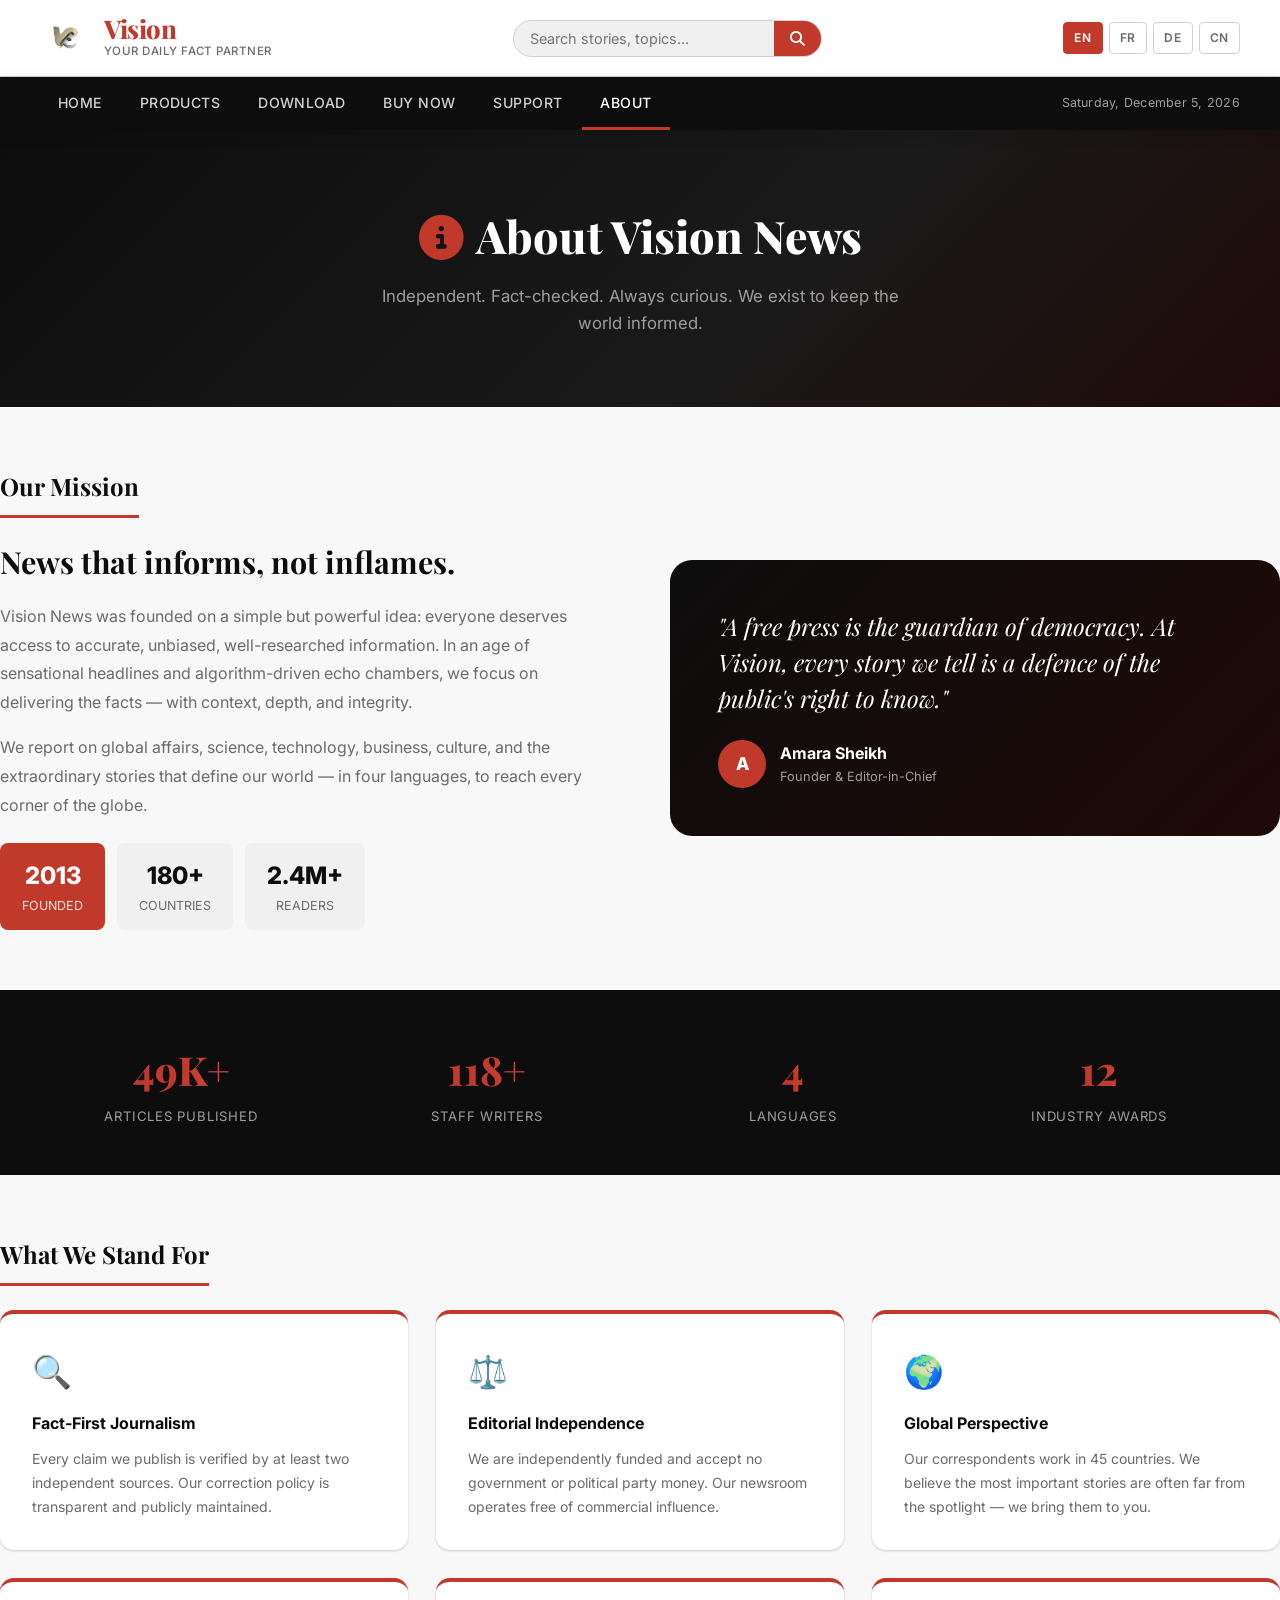
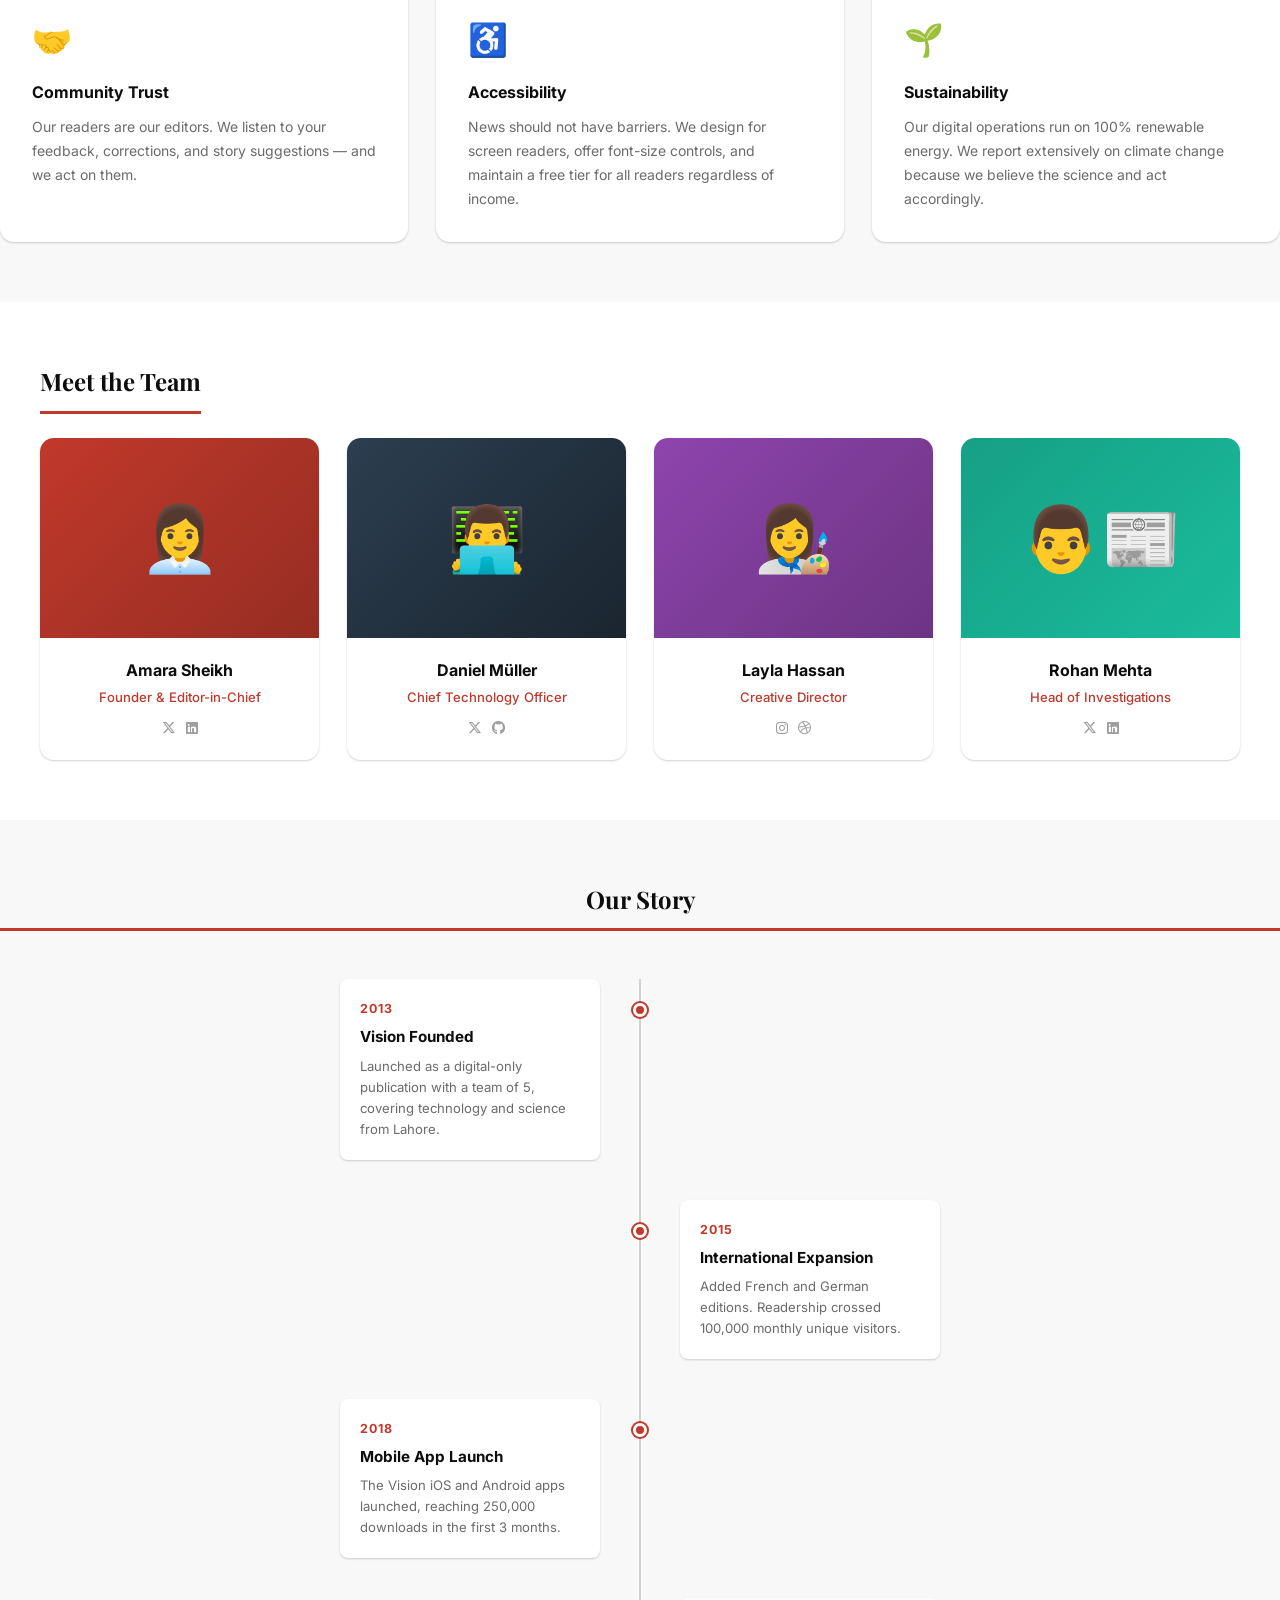
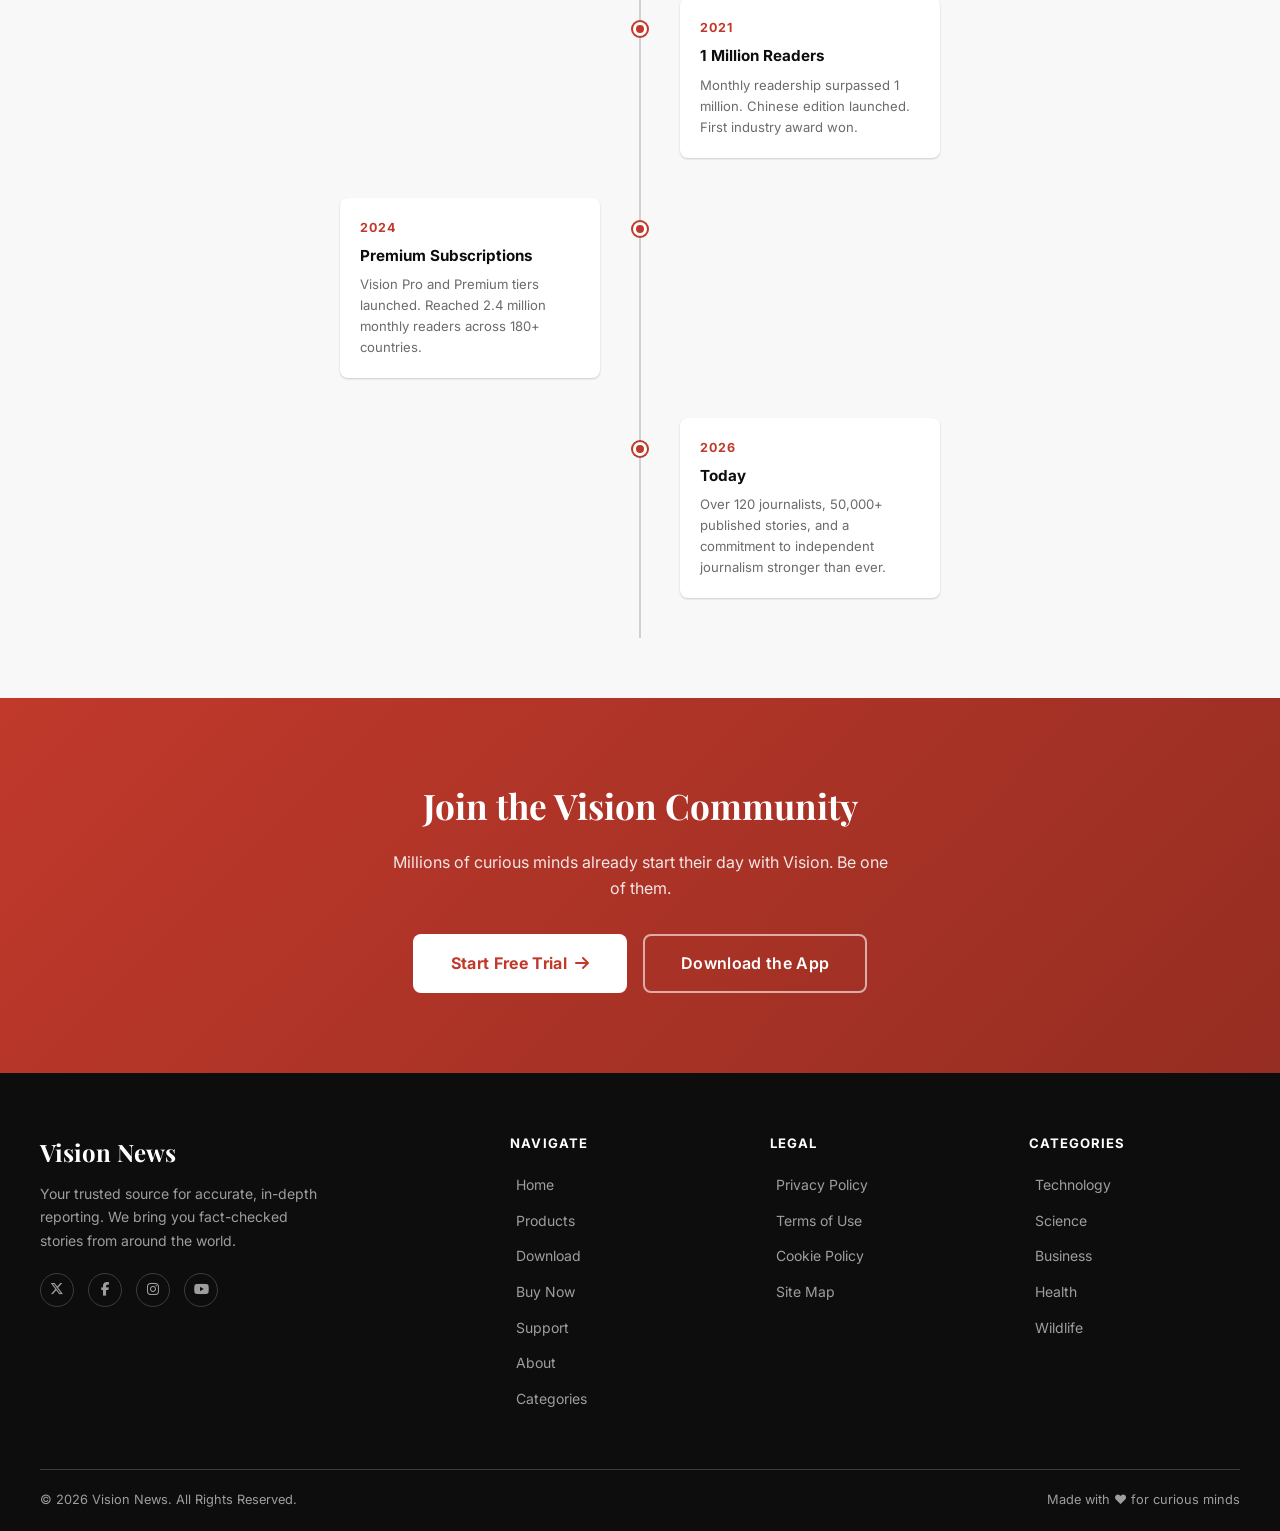
==== commit b1aeca47: "Fixed the Paywall Issues Fixed the Static Date" ====
--- a/pages/About.html
+++ b/pages/About.html
@@ -56,7 +56,7 @@
                 <a href="Support.html">Support</a>
                 <a href="About.html" class="active">About</a>
             </div>
-            <span class="nav-date">Tuesday, March 10, 2026</span>
+            <span class="nav-date"><i class="fa fa-spinner fa-spin"></i> Fetching Date...</span>
         </div>
     </nav>
 
--- a/css/Webstyle.css
+++ b/css/Webstyle.css
@@ -1567,4 +1567,90 @@
     .plan-selector {
         flex-direction: column;
     }
+}
+
+/* ─── Paywall Modal & Blur Effect ─────────────────────── */
+body.paywall-active {
+    overflow: hidden;
+}
+
+body.paywall-active main {
+    filter: blur(8px);
+    pointer-events: none;
+    user-select: none;
+}
+
+.paywall-overlay {
+    position: fixed;
+    top: 0;
+    left: 0;
+    width: 100%;
+    height: 100%;
+    background: rgba(0, 0, 0, 0.4);
+    z-index: 9999;
+    display: flex;
+    align-items: center;
+    justify-content: center;
+    opacity: 0;
+    visibility: hidden;
+    transition: all 0.3s ease;
+    backdrop-filter: blur(2px);
+}
+
+.paywall-overlay.active {
+    opacity: 1;
+    visibility: visible;
+}
+
+.paywall-modal {
+    background: var(--white);
+    width: 90%;
+    max-width: 480px;
+    border-radius: var(--radius-lg);
+    padding: 40px;
+    text-align: center;
+    box-shadow: 0 20px 40px rgba(0, 0, 0, 0.2);
+    transform: translateY(20px);
+    transition: all 0.3s ease;
+    position: relative;
+}
+
+.paywall-overlay.active .paywall-modal {
+    transform: translateY(0);
+}
+
+.paywall-modal-close {
+    position: absolute;
+    top: 16px;
+    right: 16px;
+    background: none;
+    border: none;
+    font-size: 1.5rem;
+    color: var(--gray-2);
+    cursor: pointer;
+    transition: var(--transition);
+}
+
+.paywall-modal-close:hover {
+    color: var(--primary);
+}
+
+.paywall-icon {
+    font-size: 3rem;
+    color: var(--accent);
+    margin-bottom: 20px;
+}
+
+.paywall-title {
+    font-size: 1.5rem;
+    font-weight: 800;
+    margin-bottom: 12px;
+    color: var(--dark);
+}
+
+.paywall-desc {
+    color: var(--gray-2);
+    font-size: .95rem;
+    line-height: 1.6;
+    margin-bottom: 24px;
 }
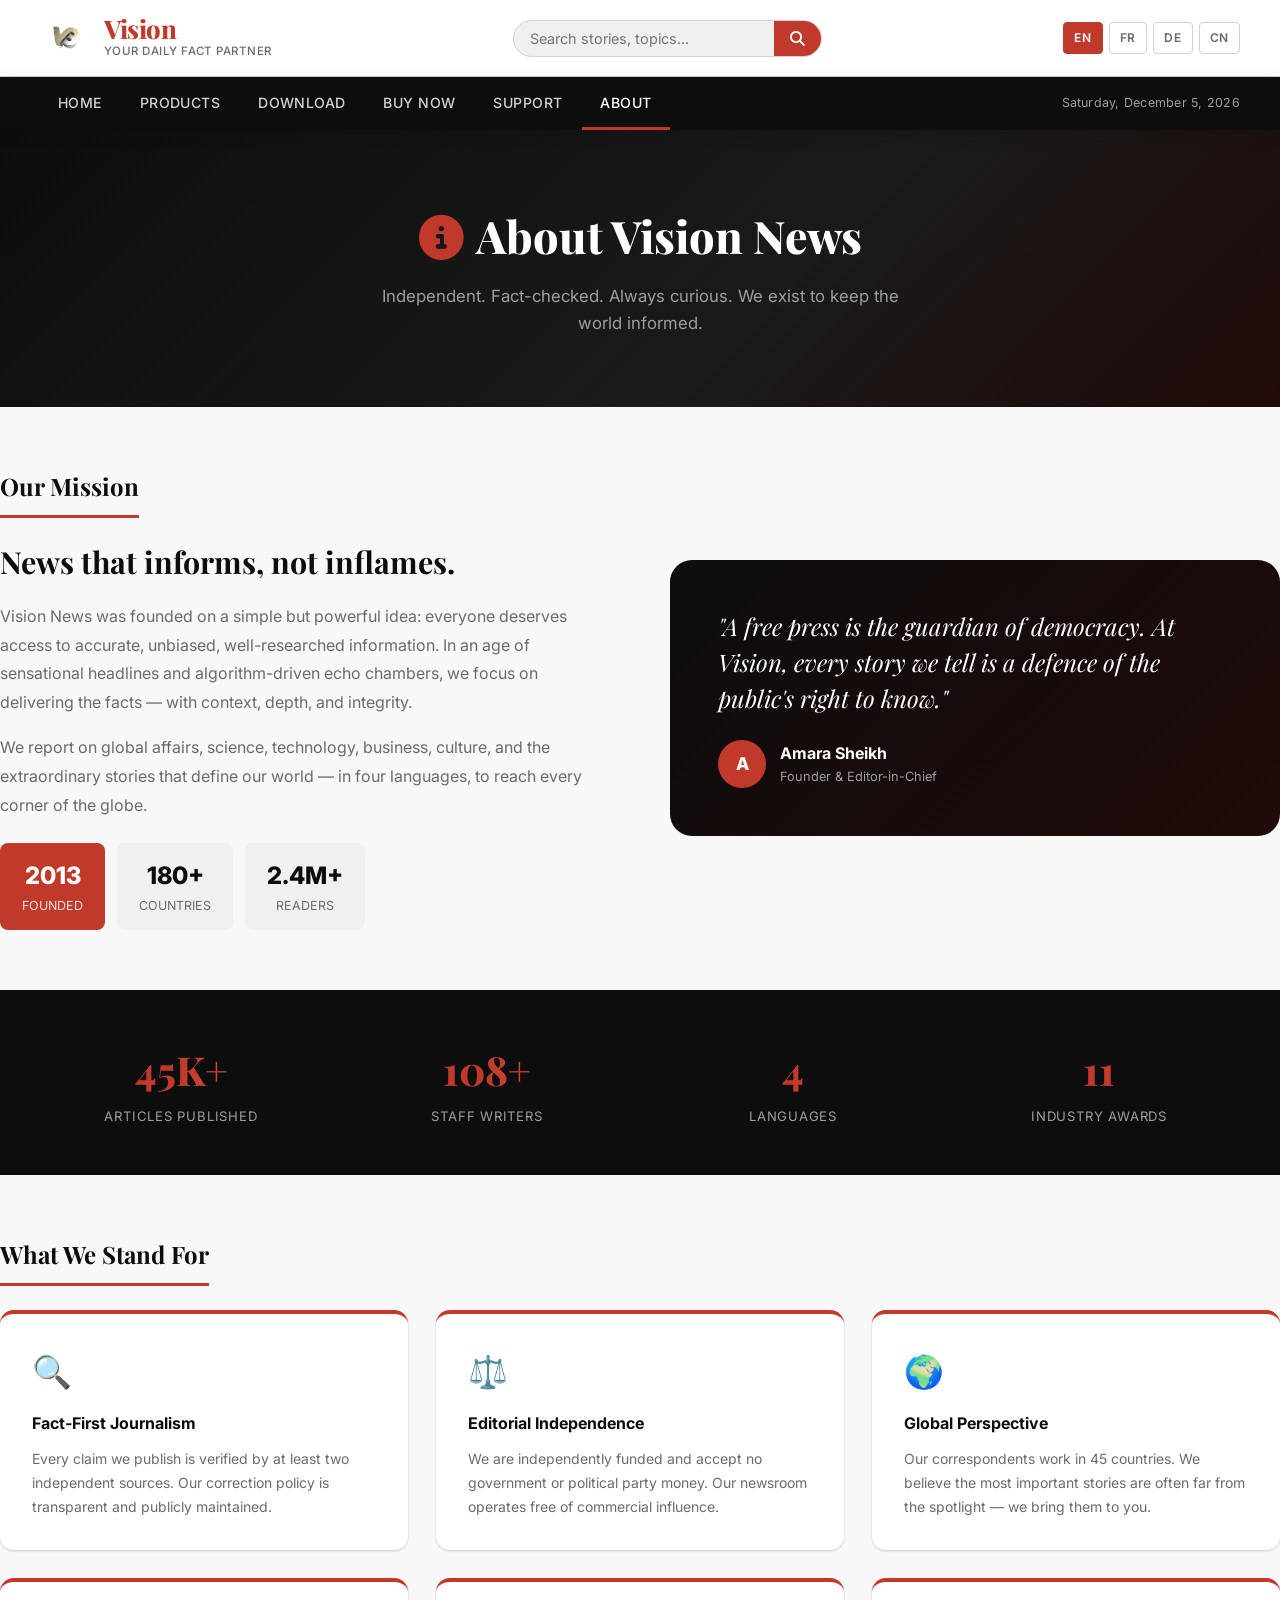
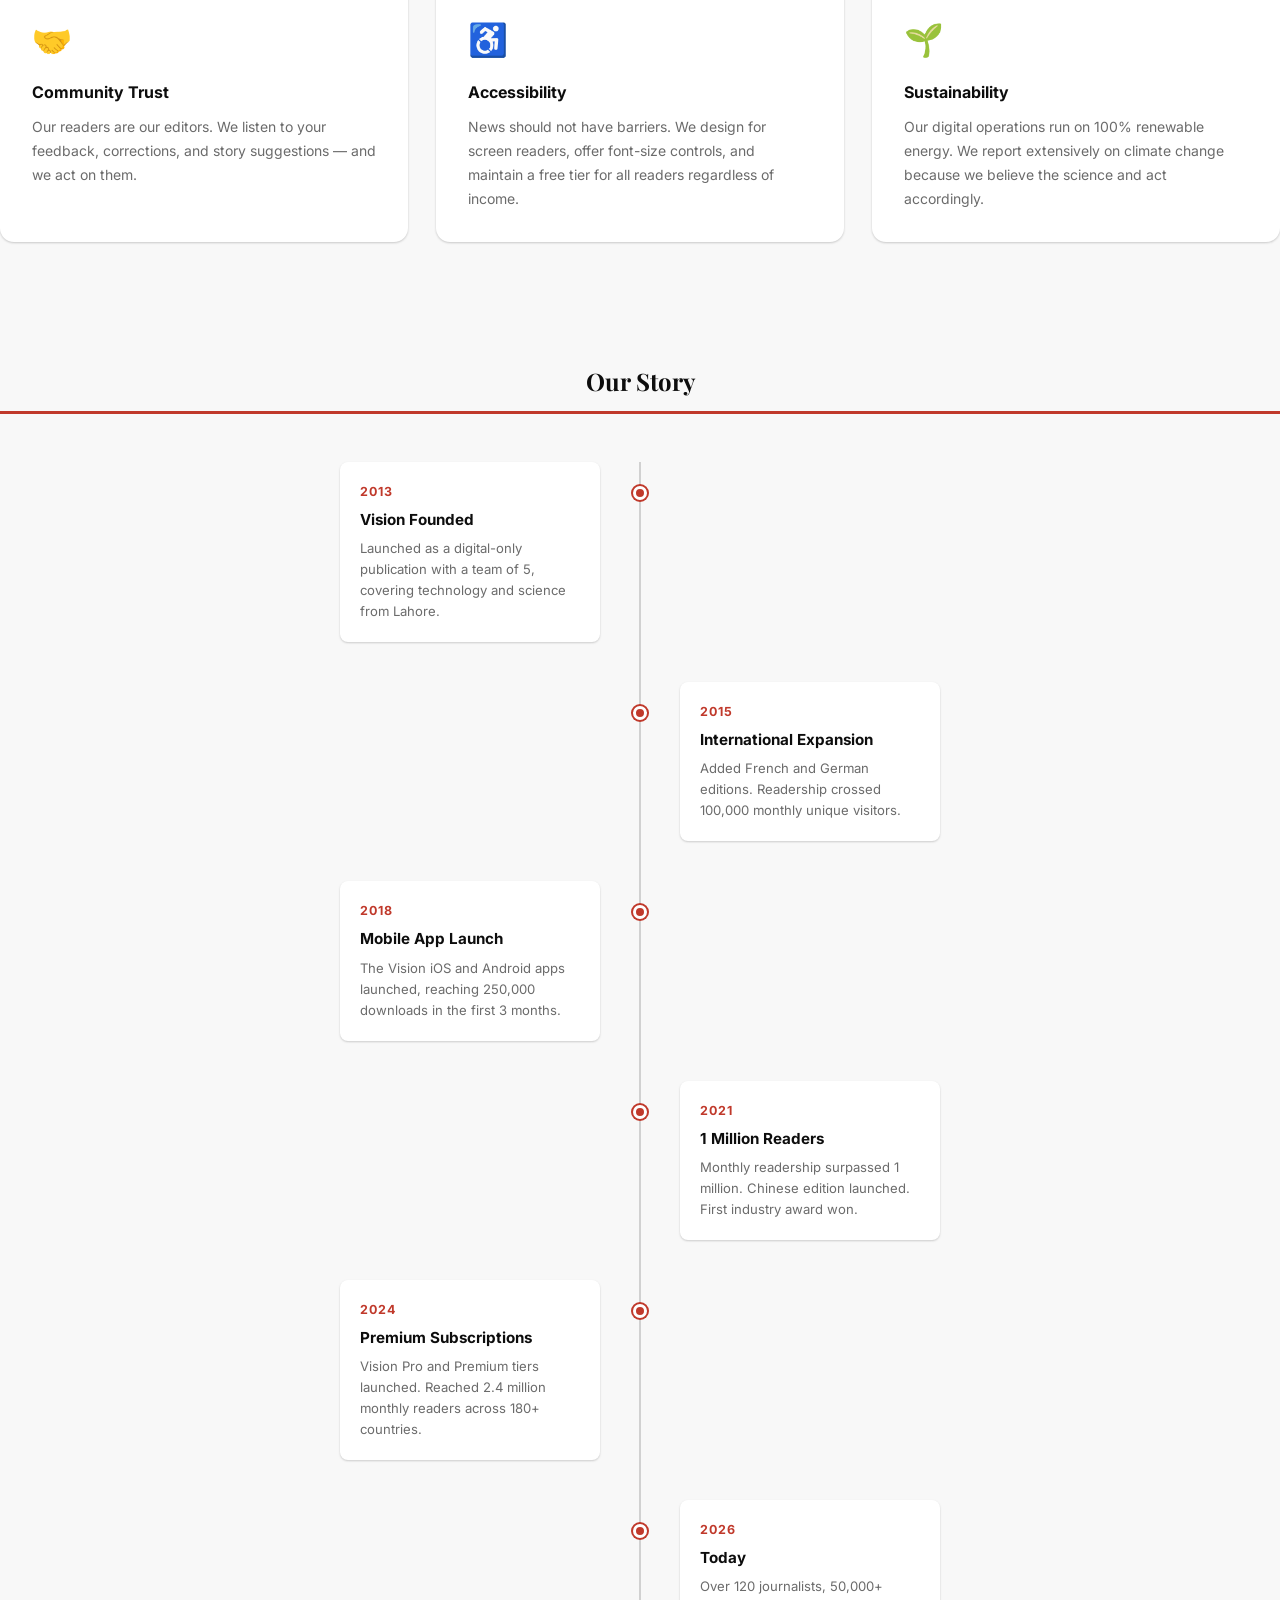
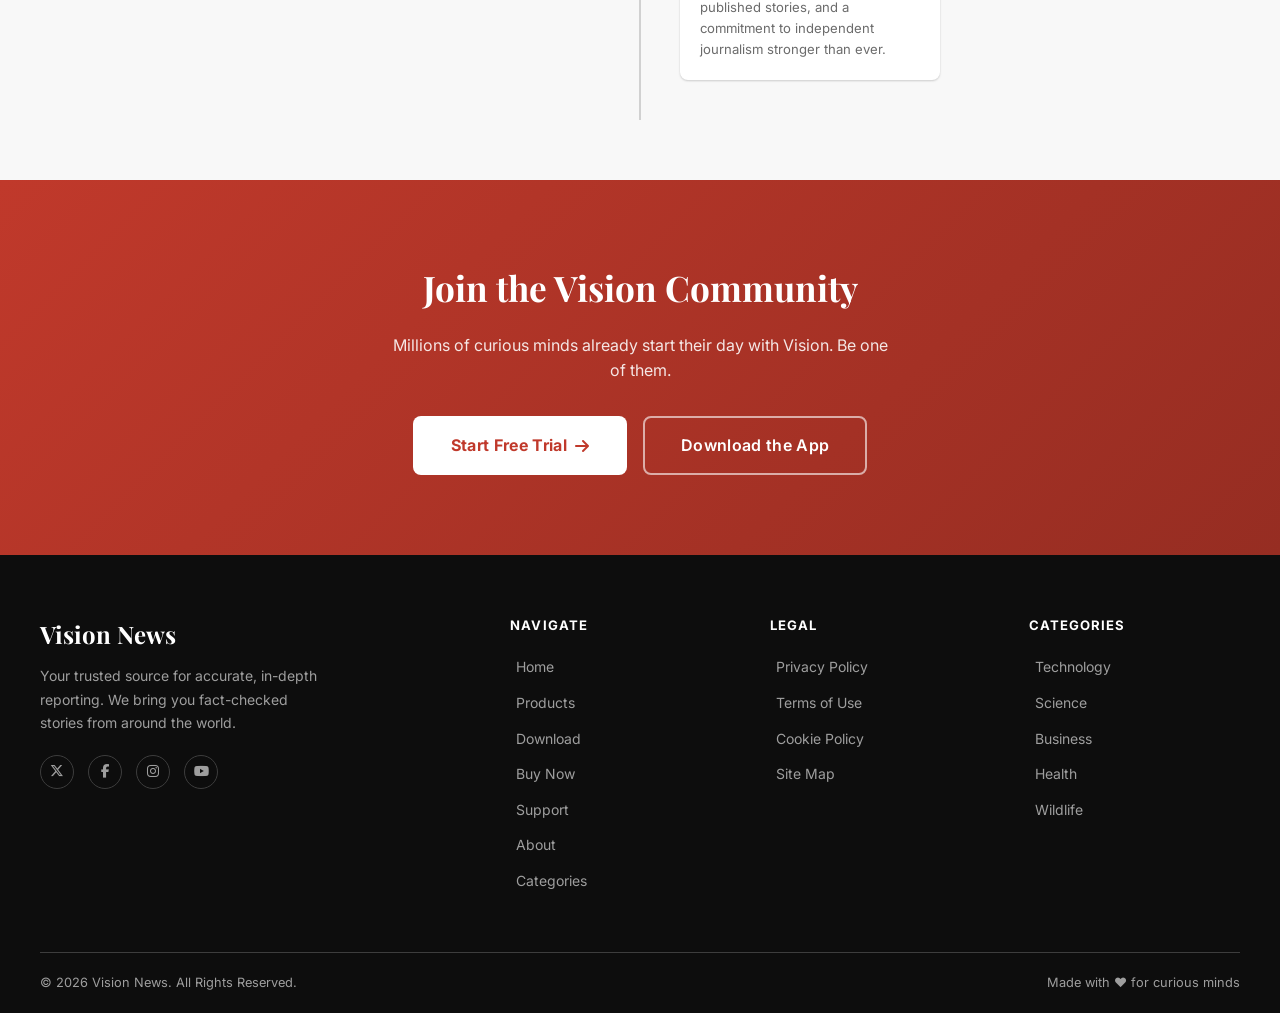
==== commit db74c34b: "feat: add About page and update footer with author link in Home.html" ====
--- a/pages/About.html
+++ b/pages/About.html
@@ -203,103 +203,7 @@
             </div>
         </section>
 
-        <!-- Team Section -->
-        <section class="section section-alt">
-            <div class="container">
-                <h2 class="section-title">Meet the Team</h2>
-                <div class="team-grid">
-
-                    <div class="team-card">
-                        <div
-                            style="height:200px;background:linear-gradient(135deg,#c0392b,#962d22);display:flex;align-items:center;justify-content:center;font-size:4rem;color:var(--white);">
-                            👩‍💼</div>
-                        <div class="team-card-body">
-                            <h4>Amara Sheikh</h4>
-                            <p>Founder &amp; Editor-in-Chief</p>
-                            <div style="display:flex;gap:10px;justify-content:center;margin-top:10px;">
-                                <a href="#" aria-label="Twitter"
-                                    style="font-size:.85rem;color:var(--gray-3);transition:var(--transition);"
-                                    onmouseover="this.style.color='var(--primary)'"
-                                    onmouseout="this.style.color='var(--gray-3)'"><i
-                                        class="fa-brands fa-x-twitter"></i></a>
-                                <a href="#" aria-label="LinkedIn"
-                                    style="font-size:.85rem;color:var(--gray-3);transition:var(--transition);"
-                                    onmouseover="this.style.color='var(--primary)'"
-                                    onmouseout="this.style.color='var(--gray-3)'"><i
-                                        class="fa-brands fa-linkedin"></i></a>
-                            </div>
-                        </div>
-                    </div>
-
-                    <div class="team-card">
-                        <div
-                            style="height:200px;background:linear-gradient(135deg,#2c3e50,#1a252f);display:flex;align-items:center;justify-content:center;font-size:4rem;color:var(--white);">
-                            👨‍💻</div>
-                        <div class="team-card-body">
-                            <h4>Daniel Müller</h4>
-                            <p>Chief Technology Officer</p>
-                            <div style="display:flex;gap:10px;justify-content:center;margin-top:10px;">
-                                <a href="#" aria-label="Twitter"
-                                    style="font-size:.85rem;color:var(--gray-3);transition:var(--transition);"
-                                    onmouseover="this.style.color='var(--primary)'"
-                                    onmouseout="this.style.color='var(--gray-3)'"><i
-                                        class="fa-brands fa-x-twitter"></i></a>
-                                <a href="#" aria-label="GitHub"
-                                    style="font-size:.85rem;color:var(--gray-3);transition:var(--transition);"
-                                    onmouseover="this.style.color='var(--primary)'"
-                                    onmouseout="this.style.color='var(--gray-3)'"><i
-                                        class="fa-brands fa-github"></i></a>
-                            </div>
-                        </div>
-                    </div>
-
-                    <div class="team-card">
-                        <div
-                            style="height:200px;background:linear-gradient(135deg,#8e44ad,#6c3483);display:flex;align-items:center;justify-content:center;font-size:4rem;color:var(--white);">
-                            👩‍🎨</div>
-                        <div class="team-card-body">
-                            <h4>Layla Hassan</h4>
-                            <p>Creative Director</p>
-                            <div style="display:flex;gap:10px;justify-content:center;margin-top:10px;">
-                                <a href="#" aria-label="Twitter"
-                                    style="font-size:.85rem;color:var(--gray-3);transition:var(--transition);"
-                                    onmouseover="this.style.color='var(--primary)'"
-                                    onmouseout="this.style.color='var(--gray-3)'"><i
-                                        class="fa-brands fa-instagram"></i></a>
-                                <a href="#" aria-label="Dribbble"
-                                    style="font-size:.85rem;color:var(--gray-3);transition:var(--transition);"
-                                    onmouseover="this.style.color='var(--primary)'"
-                                    onmouseout="this.style.color='var(--gray-3)'"><i
-                                        class="fa-brands fa-dribbble"></i></a>
-                            </div>
-                        </div>
-                    </div>
-
-                    <div class="team-card">
-                        <div
-                            style="height:200px;background:linear-gradient(135deg,#16a085,#1abc9c);display:flex;align-items:center;justify-content:center;font-size:4rem;color:var(--white);">
-                            👨‍📰</div>
-                        <div class="team-card-body">
-                            <h4>Rohan Mehta</h4>
-                            <p>Head of Investigations</p>
-                            <div style="display:flex;gap:10px;justify-content:center;margin-top:10px;">
-                                <a href="#" aria-label="Twitter"
-                                    style="font-size:.85rem;color:var(--gray-3);transition:var(--transition);"
-                                    onmouseover="this.style.color='var(--primary)'"
-                                    onmouseout="this.style.color='var(--gray-3)'"><i
-                                        class="fa-brands fa-x-twitter"></i></a>
-                                <a href="#" aria-label="LinkedIn"
-                                    style="font-size:.85rem;color:var(--gray-3);transition:var(--transition);"
-                                    onmouseover="this.style.color='var(--primary)'"
-                                    onmouseout="this.style.color='var(--gray-3)'"><i
-                                        class="fa-brands fa-linkedin"></i></a>
-                            </div>
-                        </div>
-                    </div>
-
-                </div>
-            </div>
-        </section>
+
 
         <!-- History Timeline -->
         <section class="section container">
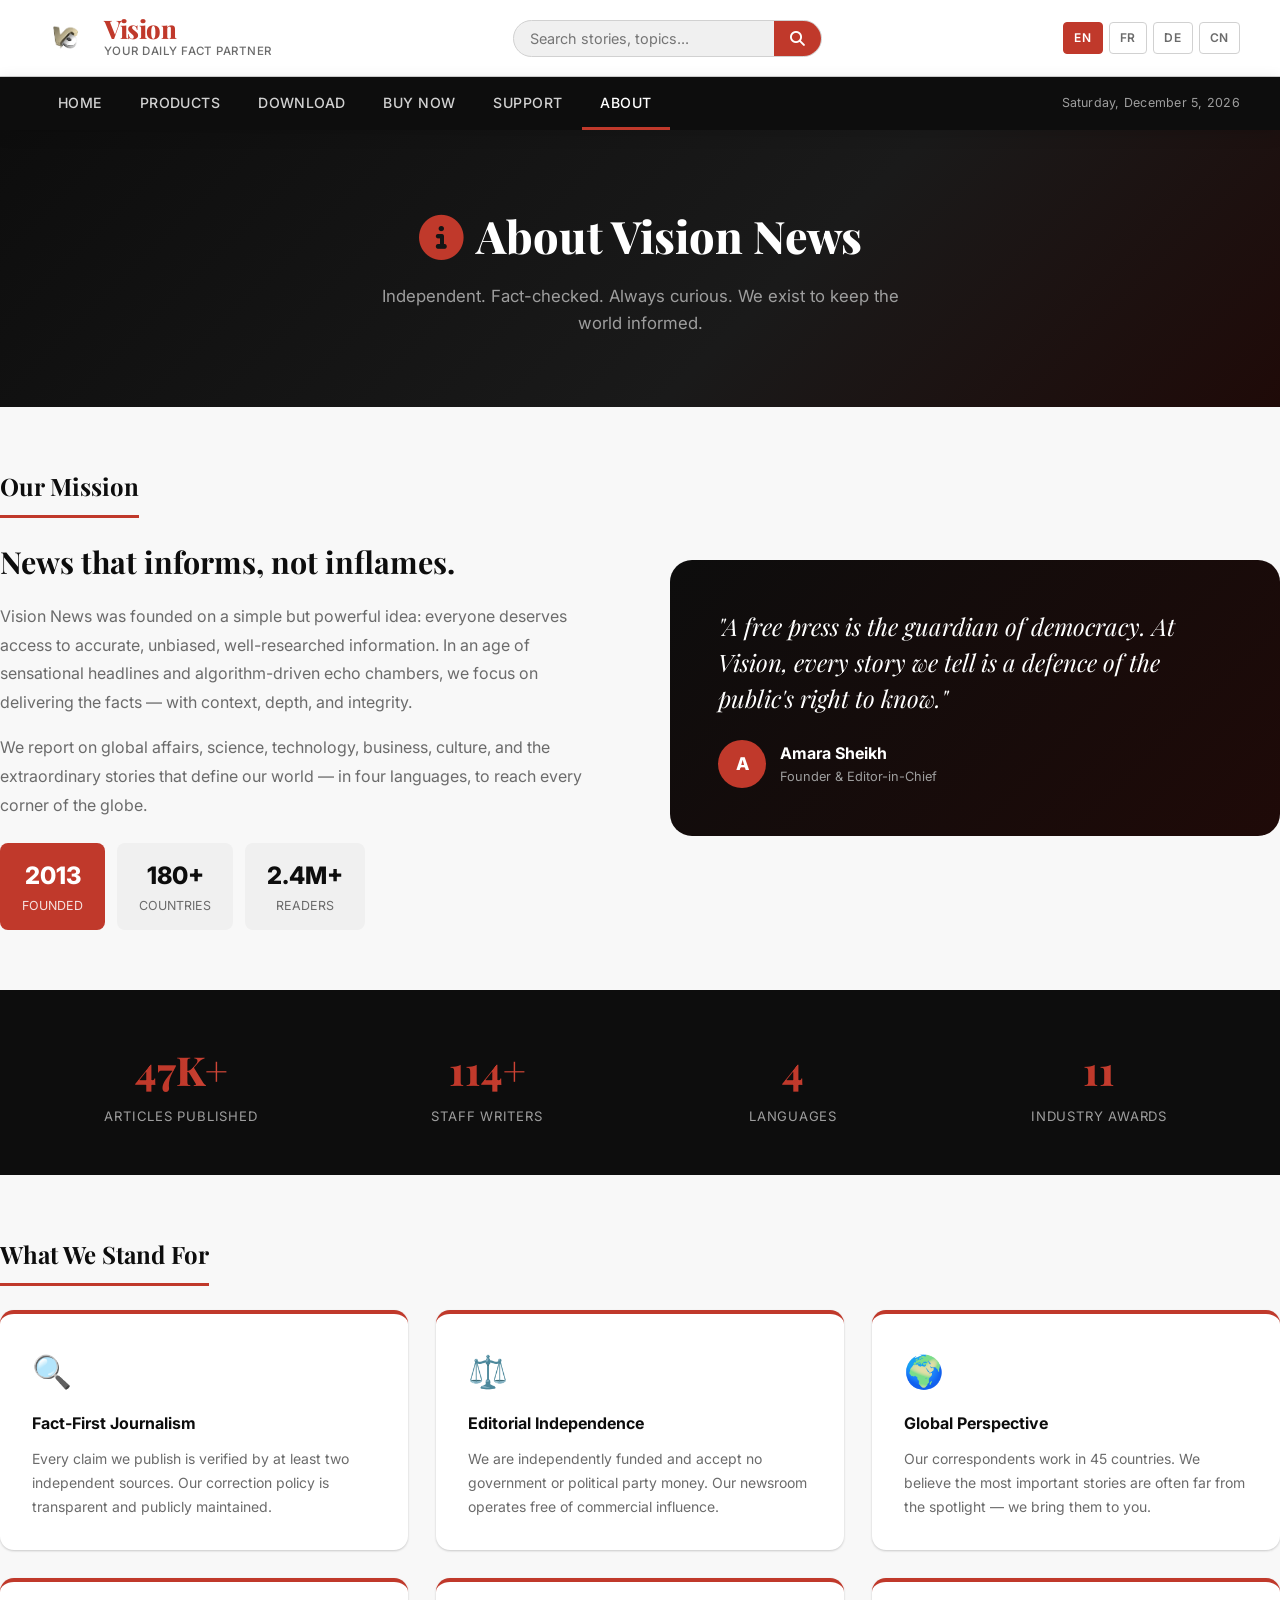
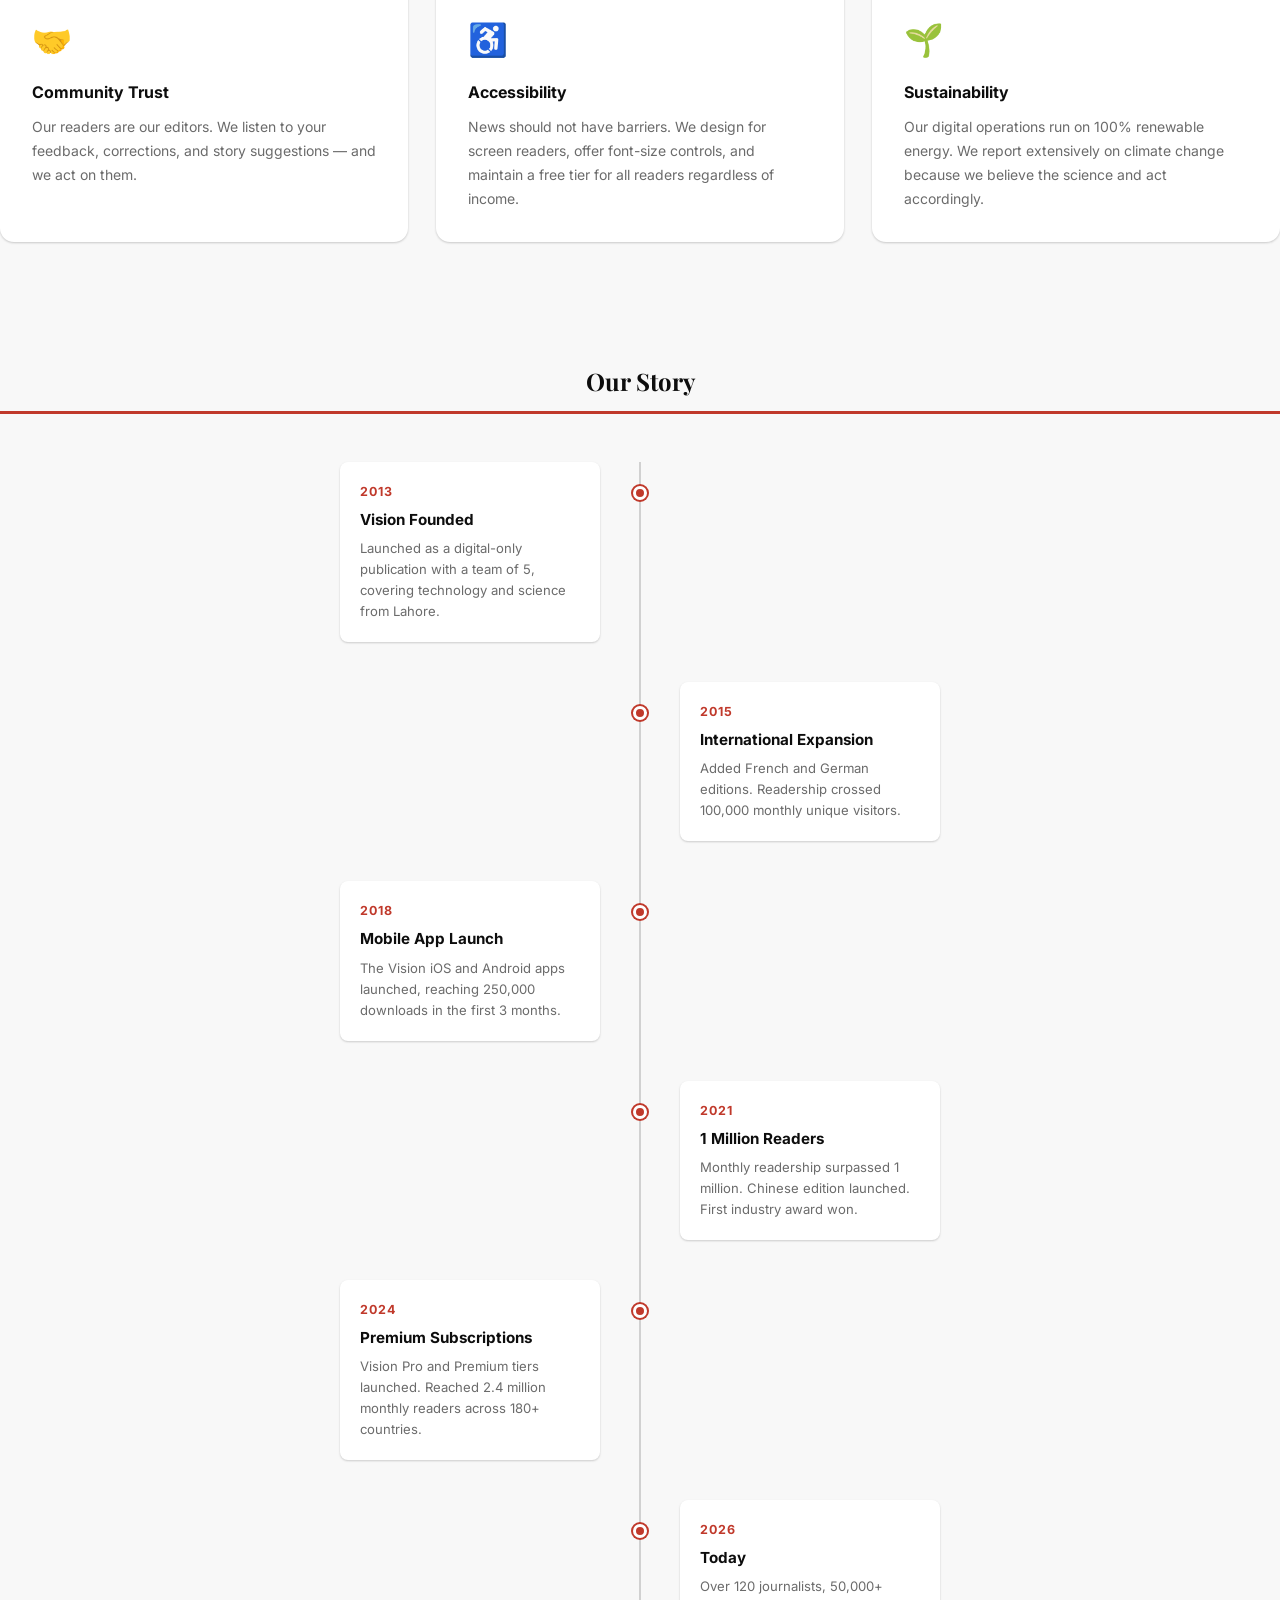
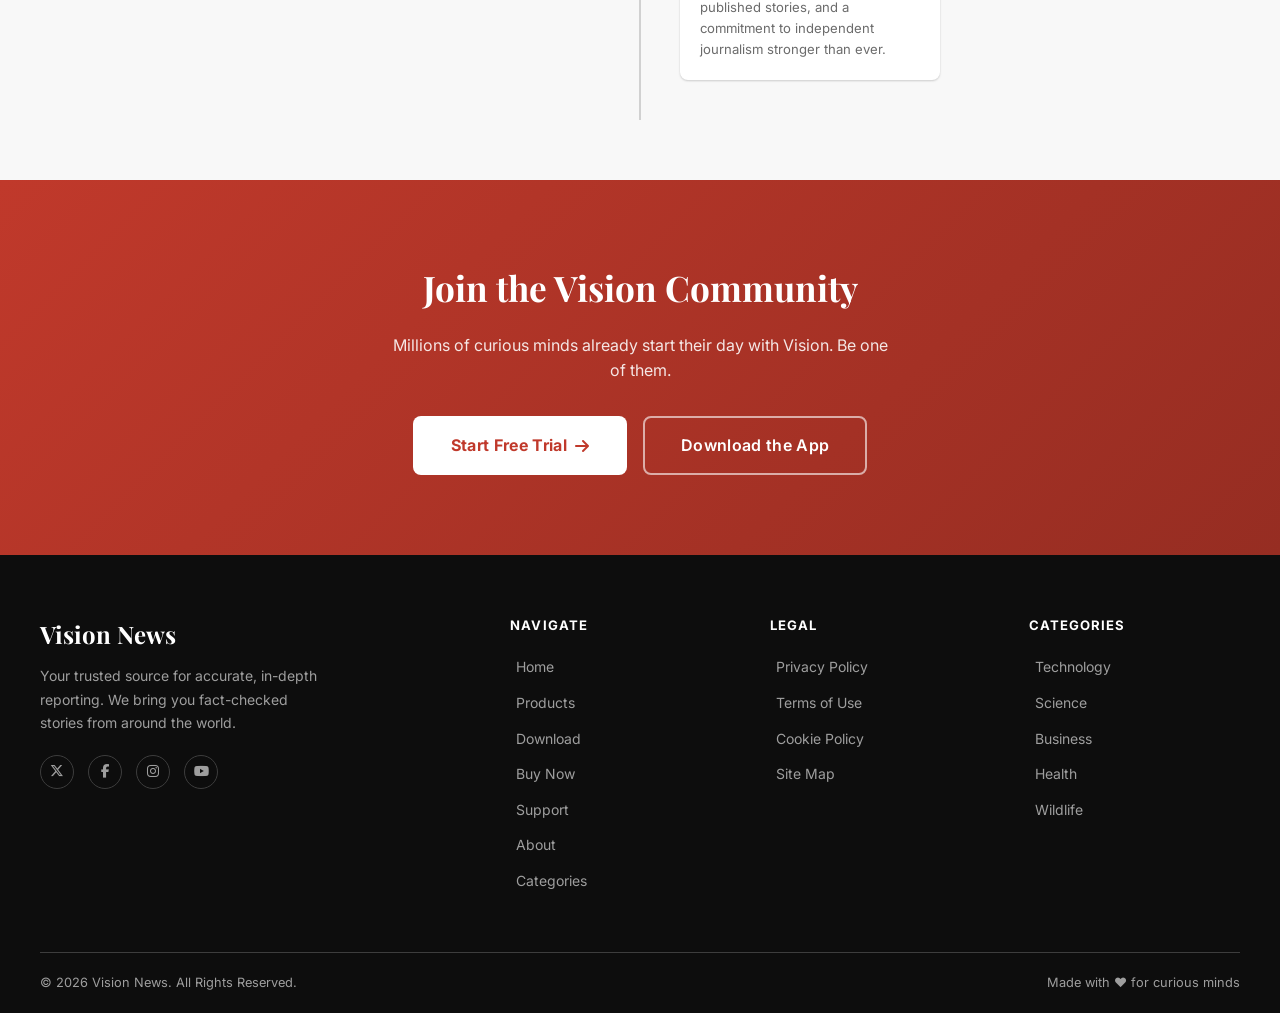
==== commit da848c7c: "Renamed home.html  -> index.html" ====
--- a/pages/About.html
+++ b/pages/About.html
@@ -24,7 +24,7 @@
 
     <!-- Header -->
     <header class="site-header">
-        <a href="../Home.html" class="logo">
+        <a href="../index.html" class="logo">
             <img src="../Resources/images/Weblogo.png" alt="Vision News Logo">
             <div class="logo-text">
                 <h1>Vision</h1>
@@ -49,7 +49,7 @@
     <nav class="site-nav" role="navigation" aria-label="Main navigation">
         <div class="nav-inner">
             <div class="nav-links">
-                <a href="../Home.html">Home</a>
+                <a href="../index.html">Home</a>
                 <a href="Products.html">Products</a>
                 <a href="Download.html">Download</a>
                 <a href="BuyNow.html">Buy Now</a>
@@ -311,7 +311,7 @@
             <div class="footer-col">
                 <h4>Navigate</h4>
                 <ul>
-                    <li><a href="../Home.html">Home</a></li>
+                    <li><a href="../index.html">Home</a></li>
                     <li><a href="Products.html">Products</a></li>
                     <li><a href="Download.html">Download</a></li>
                     <li><a href="BuyNow.html">Buy Now</a></li>
@@ -332,11 +332,11 @@
             <div class="footer-col">
                 <h4>Categories</h4>
                 <ul>
-                    <li><a href="../Home.html?search=technology">Technology</a></li>
-                    <li><a href="../Home.html?search=science">Science</a></li>
-                    <li><a href="../Home.html?search=business">Business</a></li>
-                    <li><a href="../Home.html?search=health">Health</a></li>
-                    <li><a href="../Home.html?search=wildlife">Wildlife</a></li>
+                    <li><a href="../index.html?search=technology">Technology</a></li>
+                    <li><a href="../index.html?search=science">Science</a></li>
+                    <li><a href="../index.html?search=business">Business</a></li>
+                    <li><a href="../index.html?search=health">Health</a></li>
+                    <li><a href="../index.html?search=wildlife">Wildlife</a></li>
                 </ul>
             </div>
         </div>
